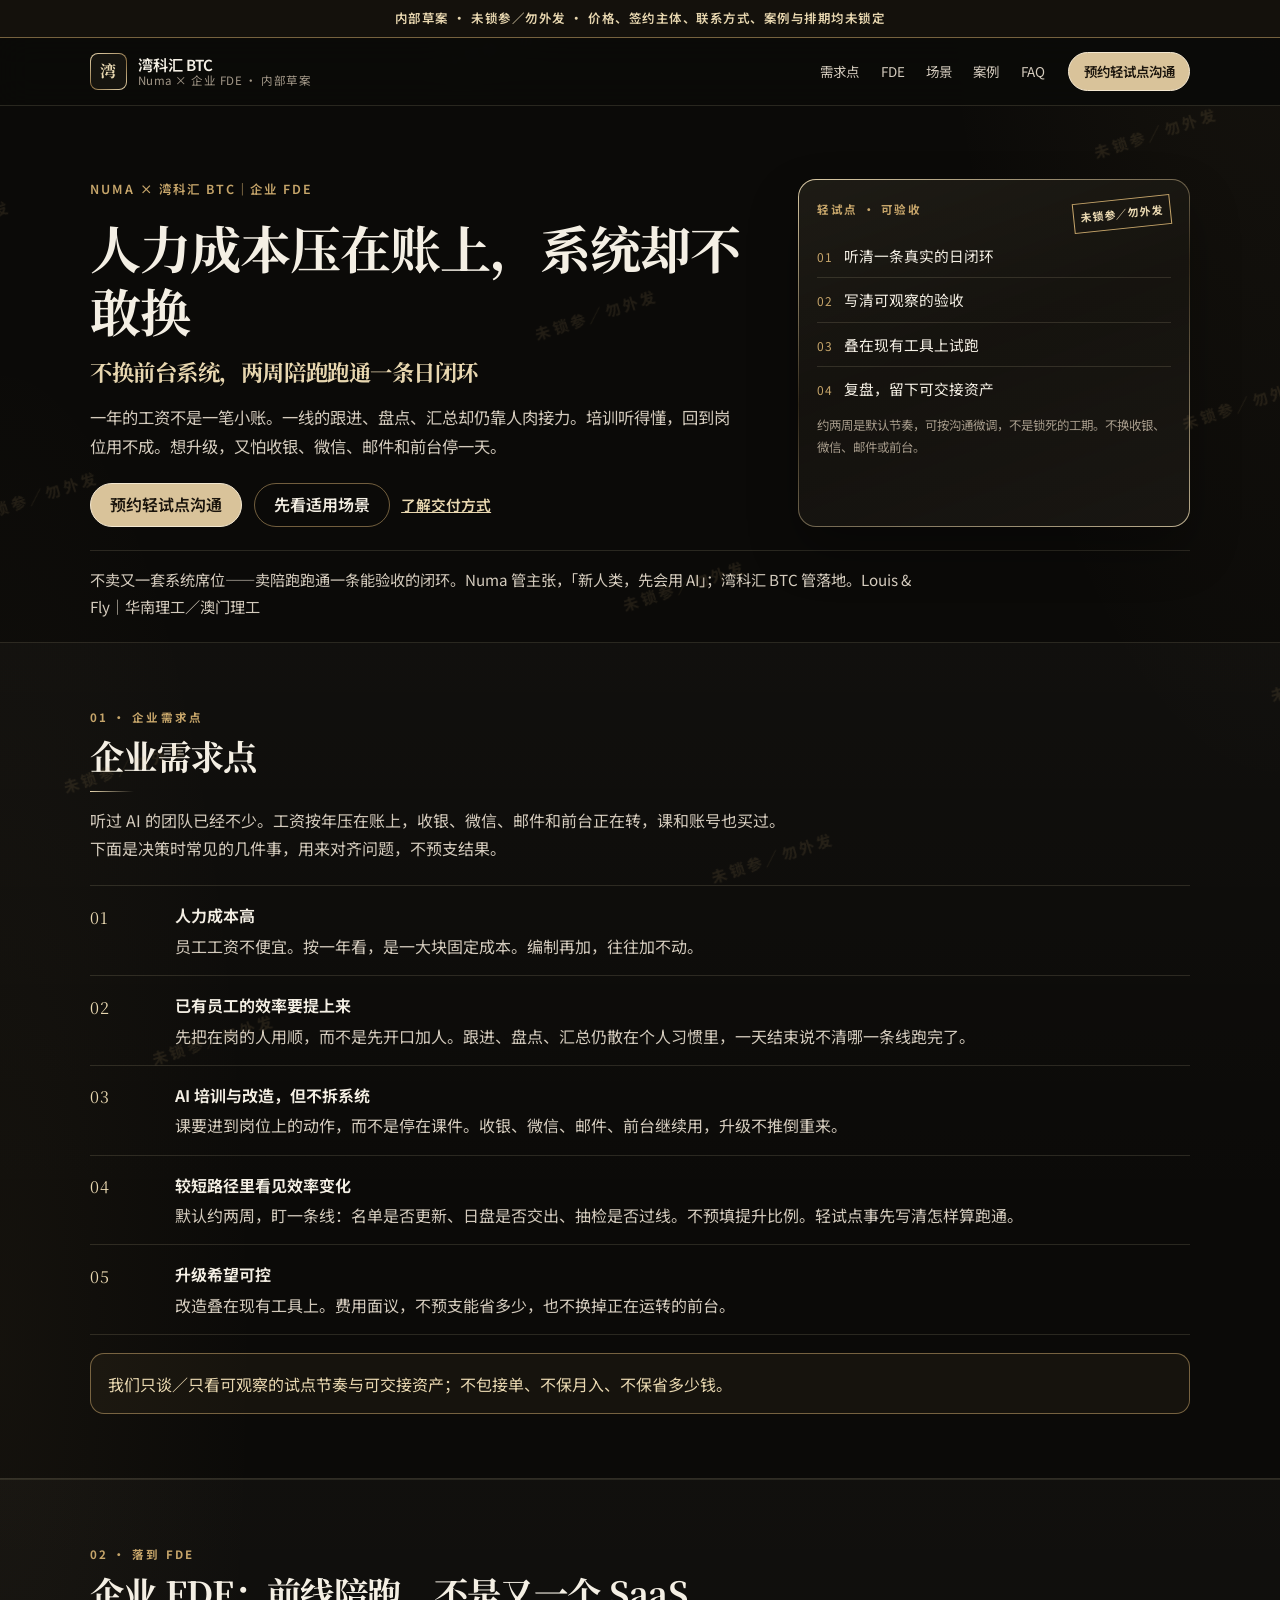
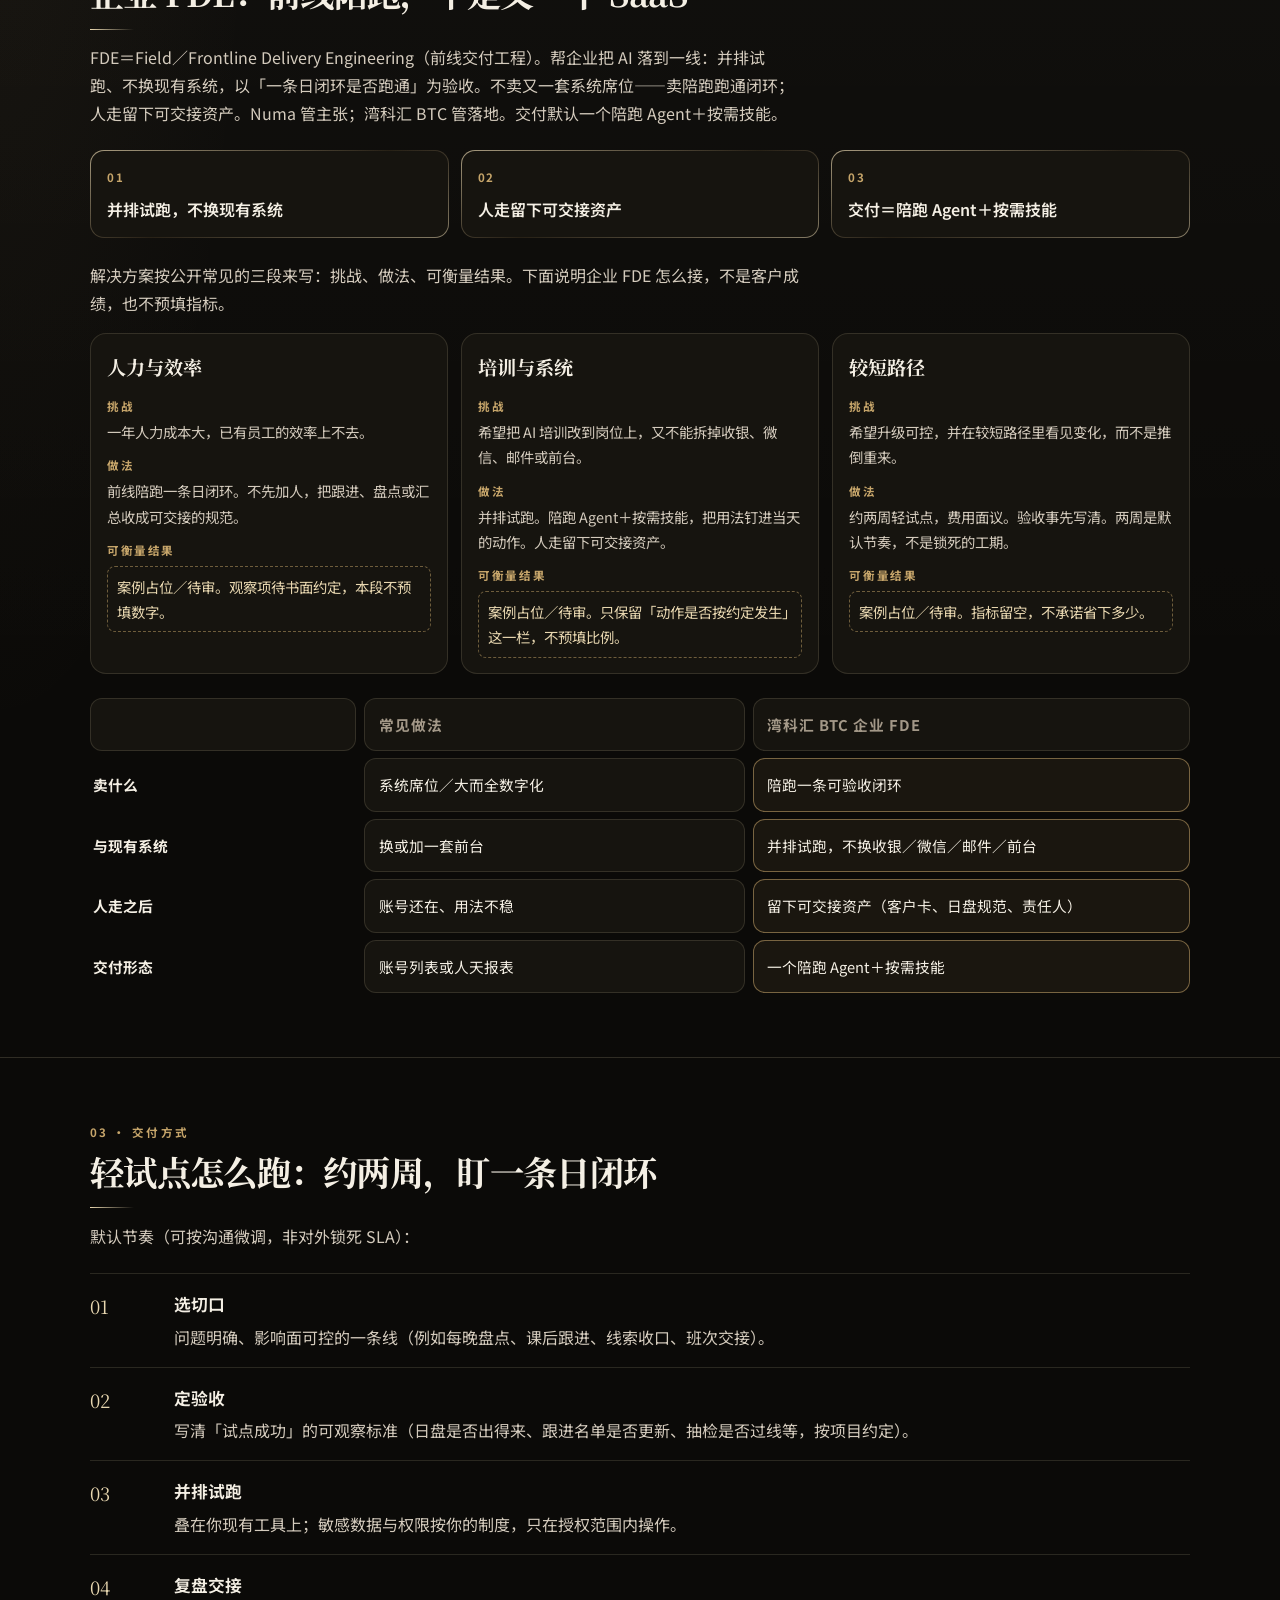
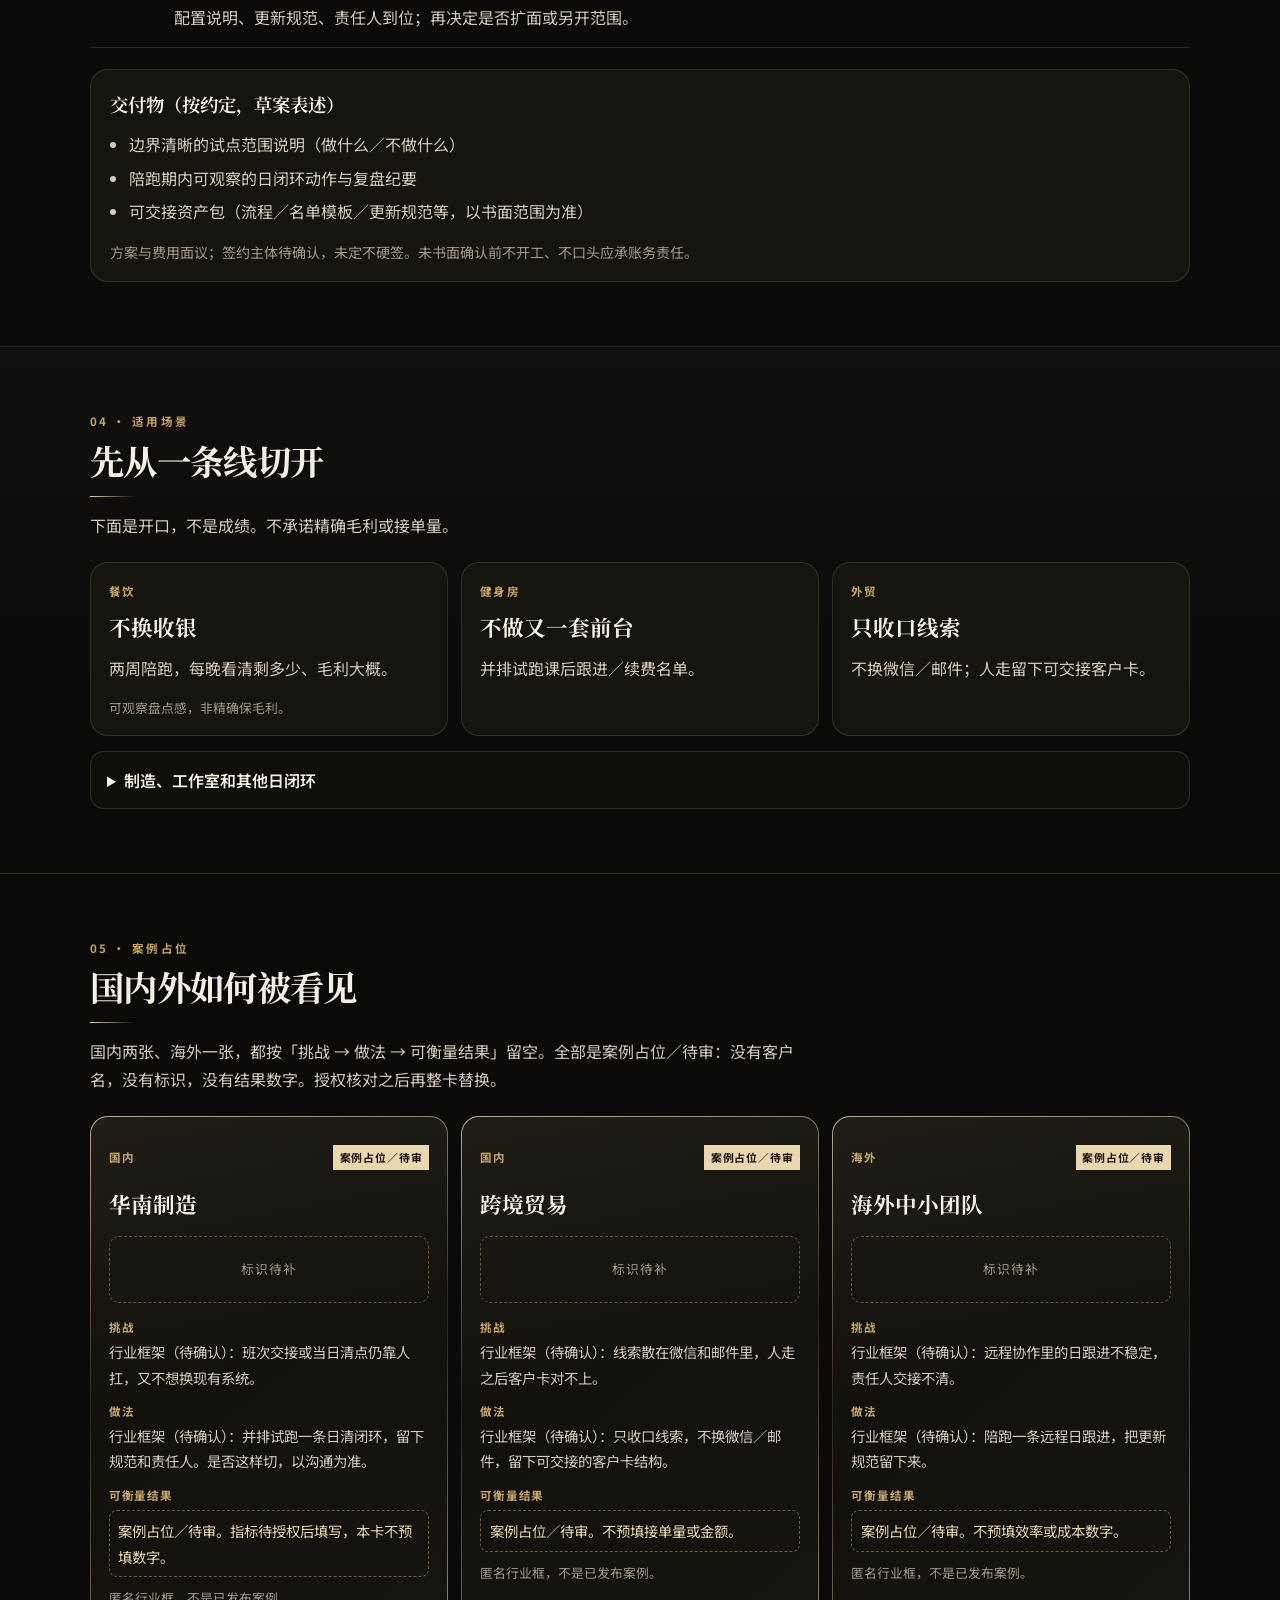
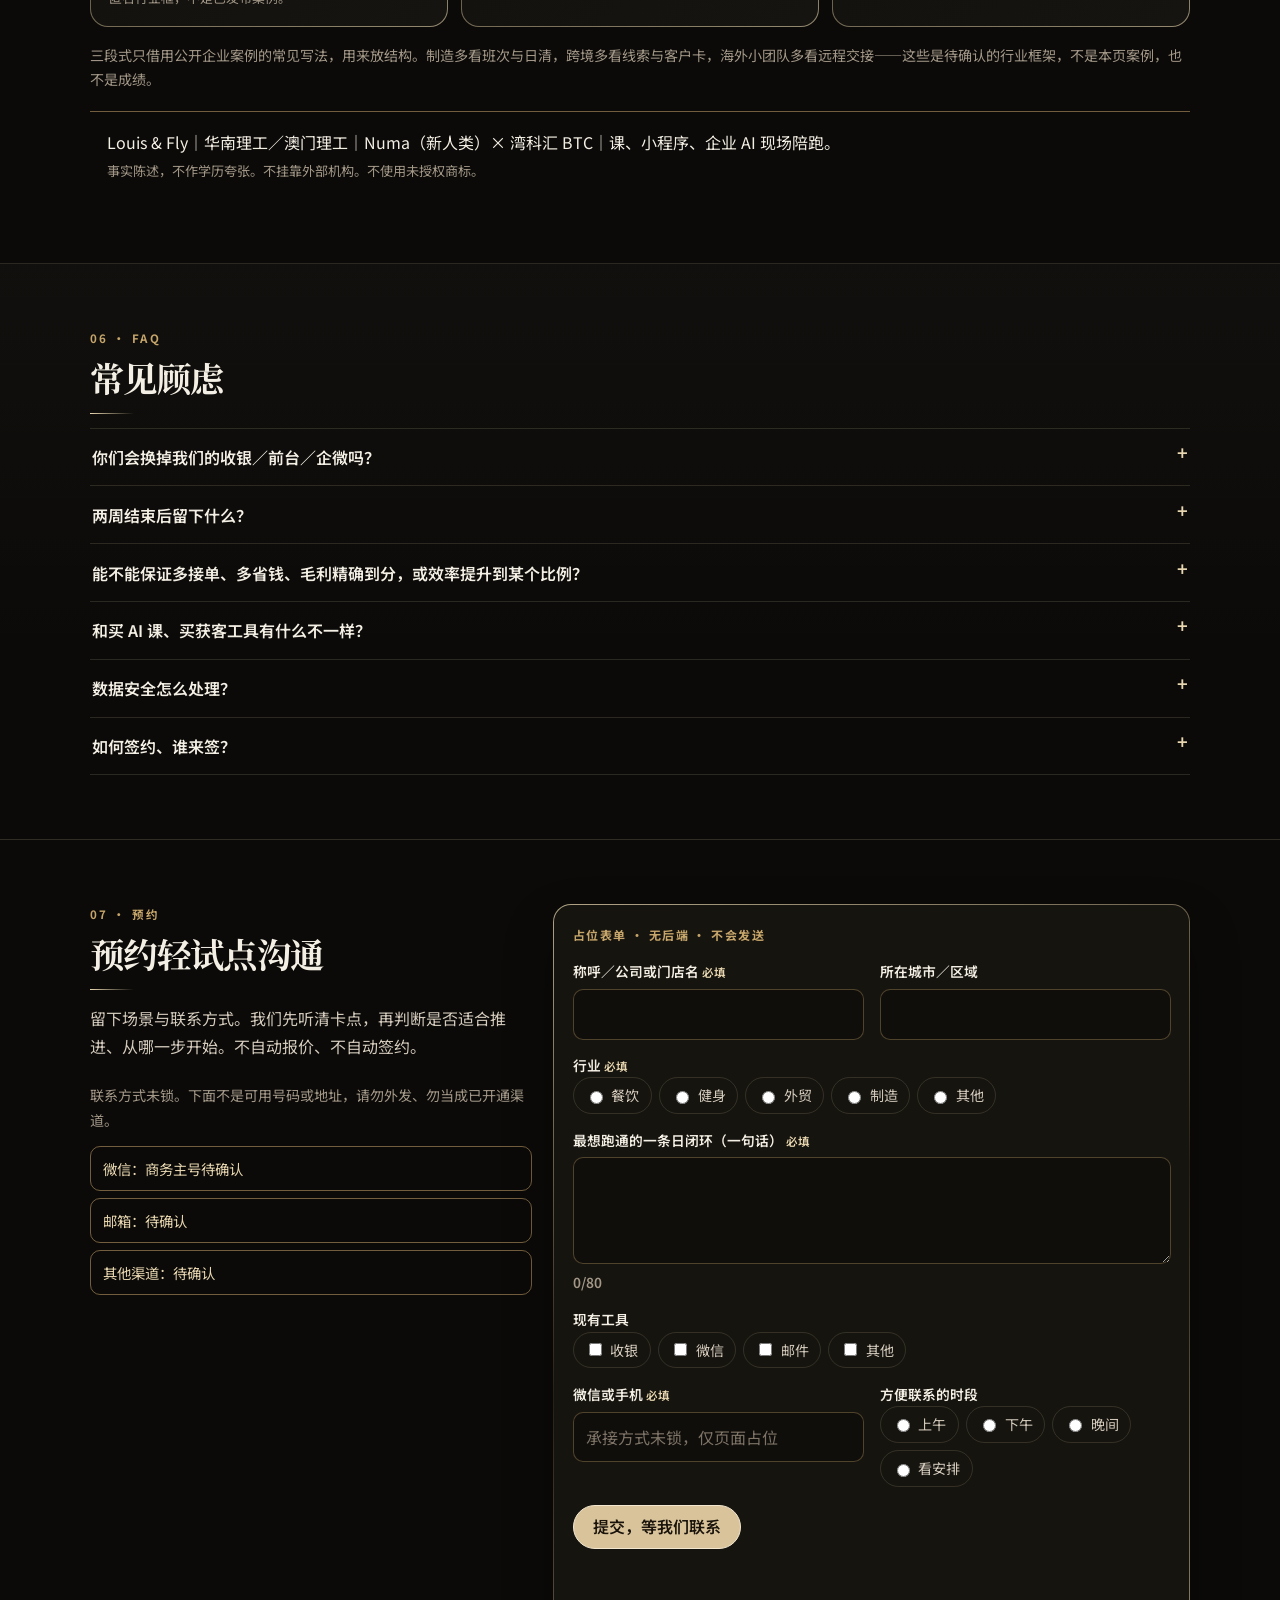
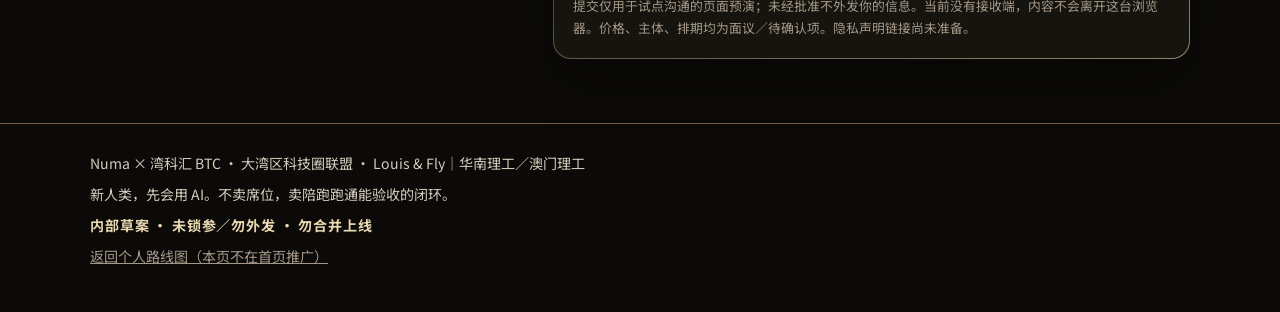
==== fde/index.html @ 54082541 "Add the internal enterprise FDE landing page. Keep it on fde/ so the personal roadmap homepage stays" ====
<!DOCTYPE html>
<html lang="zh-CN">
<head>
  <meta charset="UTF-8" />
  <meta name="viewport" content="width=device-width, initial-scale=1" />
  <!-- 内部草案：未锁参，勿外发，勿提交 Search Console。 -->
  <title>企业 FDE｜不换系统，两周陪跑跑通日闭环｜湾科汇 BTC</title>
  <meta name="description" content="Numa「新人类，先会用 AI」。湾科汇 BTC 企业 FDE：面对人力成本与不敢换系统的企业，并排试跑、不换前台，两周陪跑跑通一条可验收日闭环。预约轻试点沟通。" />
  <meta name="robots" content="noindex, nofollow" />
  <meta name="theme-color" content="#0b0a08" />
  <meta property="og:title" content="企业 FDE｜不换系统，两周陪跑跑通日闭环｜湾科汇 BTC" />
  <meta property="og:description" content="不卖席位，卖陪跑跑通能验收的闭环" />
  <meta property="og:type" content="website" />
  <meta property="og:locale" content="zh_CN" />
  <link rel="icon" href="../favicon.svg" type="image/svg+xml" />
  <link rel="preconnect" href="https://fonts.googleapis.com" />
  <link rel="preconnect" href="https://fonts.gstatic.com" crossorigin />
  <link href="https://fonts.googleapis.com/css2?family=Noto+Sans+SC:wght@400;500;600;700&family=Noto+Serif+SC:wght@600;700&display=swap" rel="stylesheet" />
  <link rel="stylesheet" href="styles.css" />
</head>
<body>
  <a class="skip-link" href="#main">跳到主要内容</a>
  <noscript>
    <p class="draft-banner">未启用 JavaScript：正文仍可阅读。表单没有后端，提交不会把信息送出。</p>
  </noscript>
  <div class="watermark" aria-hidden="true">
    <span>未锁参／勿外发</span><span>未锁参／勿外发</span><span>未锁参／勿外发</span>
    <span>未锁参／勿外发</span><span>未锁参／勿外发</span><span>未锁参／勿外发</span>
    <span>未锁参／勿外发</span><span>未锁参／勿外发</span><span>未锁参／勿外发</span>
    <span>未锁参／勿外发</span><span>未锁参／勿外发</span><span>未锁参／勿外发</span>
  </div>

  <div class="sticky-stack">
    <p class="draft-banner">内部草案 · 未锁参／勿外发 · 价格、签约主体、联系方式、案例与排期均未锁定</p>
    <header class="topbar">
      <div class="wrap topbar-inner">
        <a class="brand" href="#top">
          <span class="brand-mark" aria-hidden="true">湾</span>
          <span class="brand-text">
            <strong>湾科汇 BTC</strong>
            <em>Numa × 企业 FDE · 内部草案</em>
          </span>
        </a>
        <nav class="nav" aria-label="页内导航">
          <a href="#needs">需求点</a>
          <a href="#fde">FDE</a>
          <a href="#scenes">场景</a>
          <a href="#cases">案例</a>
          <a href="#faq">FAQ</a>
        </nav>
        <a class="btn btn-primary btn-sm" href="#contact">预约轻试点沟通</a>
      </div>
    </header>
  </div>

  <main id="main">
    <section class="hero" id="top" aria-labelledby="hero-title">
      <div class="wrap">
        <div class="hero-grid">
          <div>
            <p class="eyebrow">NUMA × 湾科汇 BTC｜企业 FDE</p>
            <h1 id="hero-title">人力成本压在账上，系统却不敢换</h1>
            <p class="offer">不换前台系统，两周陪跑跑通一条日闭环</p>
            <p class="hero-lead">一年的工资不是一笔小账。一线的跟进、盘点、汇总却仍靠人肉接力。培训听得懂，回到岗位用不成。想升级，又怕收银、微信、邮件和前台停一天。</p>
            <div class="hero-cta">
              <a class="btn btn-primary" href="#contact">预约轻试点沟通</a>
              <a class="btn btn-ghost" href="#scenes">先看适用场景</a>
              <a class="text-link" href="#delivery">了解交付方式</a>
            </div>
          </div>
          <aside class="brief" aria-label="从企业压力到日闭环">
            <div class="brief-top">
              <p class="brief-kicker">轻试点 · 可验收</p>
              <span class="stamp">未锁参／勿外发</span>
            </div>
            <ol>
              <li><span class="n">01</span><span>听清一条真实的日闭环</span></li>
              <li><span class="n">02</span><span>写清可观察的验收</span></li>
              <li><span class="n">03</span><span>叠在现有工具上试跑</span></li>
              <li><span class="n">04</span><span>复盘，留下可交接资产</span></li>
            </ol>
            <p class="brief-note">约两周是默认节奏，可按沟通微调，不是锁死的工期。不换收银、微信、邮件或前台。</p>
          </aside>
        </div>
        <div class="trust">
          <p>不卖又一套系统席位——卖陪跑跑通一条能验收的闭环。Numa 管主张，「新人类，先会用 AI」；湾科汇 BTC 管落地。Louis &amp; Fly｜华南理工／澳门理工</p>
        </div>
      </div>
    </section>

    <section class="section section-alt" id="needs" aria-labelledby="needs-title">
      <div class="wrap">
        <p class="kicker">01 · 企业需求点</p>
        <h2 id="needs-title">企业需求点</h2>
        <p class="lede">听过 AI 的团队已经不少。工资按年压在账上，收银、微信、邮件和前台正在转，课和账号也买过。下面是决策时常见的几件事，用来对齐问题，不预支结果。</p>
        <ol class="pain-list">
          <li>
            <span class="pain-no">01</span>
            <div>
              <strong>人力成本高</strong>
              <p>员工工资不便宜。按一年看，是一大块固定成本。编制再加，往往加不动。</p>
            </div>
          </li>
          <li>
            <span class="pain-no">02</span>
            <div>
              <strong>已有员工的效率要提上来</strong>
              <p>先把在岗的人用顺，而不是先开口加人。跟进、盘点、汇总仍散在个人习惯里，一天结束说不清哪一条线跑完了。</p>
            </div>
          </li>
          <li>
            <span class="pain-no">03</span>
            <div>
              <strong>AI 培训与改造，但不拆系统</strong>
              <p>课要进到岗位上的动作，而不是停在课件。收银、微信、邮件、前台继续用，升级不推倒重来。</p>
            </div>
          </li>
          <li>
            <span class="pain-no">04</span>
            <div>
              <strong>较短路径里看见效率变化</strong>
              <p>默认约两周，盯一条线：名单是否更新、日盘是否交出、抽检是否过线。不预填提升比例。轻试点事先写清怎样算跑通。</p>
            </div>
          </li>
          <li>
            <span class="pain-no">05</span>
            <div>
              <strong>升级希望可控</strong>
              <p>改造叠在现有工具上。费用面议，不预支能省多少，也不换掉正在运转的前台。</p>
            </div>
          </li>
        </ol>
        <div class="callout">
          <p>我们只谈／只看可观察的试点节奏与可交接资产；不包接单、不保月入、不保省多少钱。</p>
        </div>
      </div>
    </section>

    <section class="section section-alt" id="fde" aria-labelledby="fde-title">
      <div class="wrap">
        <p class="kicker">02 · 落到 FDE</p>
        <h2 id="fde-title">企业 FDE：前线陪跑，不是又一个 SaaS</h2>
        <p class="lede">FDE＝Field／Frontline Delivery Engineering（前线交付工程）。帮企业把 AI 落到一线：并排试跑、不换现有系统，以「一条日闭环是否跑通」为验收。不卖又一套系统席位——卖陪跑跑通闭环；人走留下可交接资产。Numa 管主张；湾科汇 BTC 管落地。交付默认一个陪跑 Agent＋按需技能。</p>
        <div class="diff-row">
          <article class="diff">
            <span class="idx">01</span>
            <p>并排试跑，不换现有系统</p>
          </article>
          <article class="diff">
            <span class="idx">02</span>
            <p>人走留下可交接资产</p>
          </article>
          <article class="diff">
            <span class="idx">03</span>
            <p>交付＝陪跑 Agent＋按需技能</p>
          </article>
        </div>

        <p class="subhead">解决方案按公开常见的三段来写：挑战、做法、可衡量结果。下面说明企业 FDE 怎么接，不是客户成绩，也不预填指标。</p>
        <div class="triad-grid">
          <article class="triad">
            <h3>人力与效率</h3>
            <dl>
              <div class="beat">
                <dt>挑战</dt>
                <dd>一年人力成本大，已有员工的效率上不去。</dd>
              </div>
              <div class="beat">
                <dt>做法</dt>
                <dd>前线陪跑一条日闭环。不先加人，把跟进、盘点或汇总收成可交接的规范。</dd>
              </div>
              <div class="beat">
                <dt>可衡量结果</dt>
                <dd class="outcome-slot">案例占位／待审。观察项待书面约定，本段不预填数字。</dd>
              </div>
            </dl>
          </article>
          <article class="triad">
            <h3>培训与系统</h3>
            <dl>
              <div class="beat">
                <dt>挑战</dt>
                <dd>希望把 AI 培训改到岗位上，又不能拆掉收银、微信、邮件或前台。</dd>
              </div>
              <div class="beat">
                <dt>做法</dt>
                <dd>并排试跑。陪跑 Agent＋按需技能，把用法钉进当天的动作。人走留下可交接资产。</dd>
              </div>
              <div class="beat">
                <dt>可衡量结果</dt>
                <dd class="outcome-slot">案例占位／待审。只保留「动作是否按约定发生」这一栏，不预填比例。</dd>
              </div>
            </dl>
          </article>
          <article class="triad">
            <h3>较短路径</h3>
            <dl>
              <div class="beat">
                <dt>挑战</dt>
                <dd>希望升级可控，并在较短路径里看见变化，而不是推倒重来。</dd>
              </div>
              <div class="beat">
                <dt>做法</dt>
                <dd>约两周轻试点，费用面议。验收事先写清。两周是默认节奏，不是锁死的工期。</dd>
              </div>
              <div class="beat">
                <dt>可衡量结果</dt>
                <dd class="outcome-slot">案例占位／待审。指标留空，不承诺省下多少。</dd>
              </div>
            </dl>
          </article>
        </div>

        <div class="compare" role="table" aria-label="常见做法与企业 FDE 对照">
          <div class="compare-row compare-head" role="row">
            <div role="columnheader"></div>
            <div role="columnheader">常见做法</div>
            <div role="columnheader">湾科汇 BTC 企业 FDE</div>
          </div>
          <div class="compare-row" role="row">
            <div class="label" role="rowheader">卖什么</div>
            <div role="cell" data-col="常见做法">系统席位／大而全数字化</div>
            <div class="is-us" role="cell" data-col="湾科汇 BTC 企业 FDE">陪跑一条可验收闭环</div>
          </div>
          <div class="compare-row" role="row">
            <div class="label" role="rowheader">与现有系统</div>
            <div role="cell" data-col="常见做法">换或加一套前台</div>
            <div class="is-us" role="cell" data-col="湾科汇 BTC 企业 FDE">并排试跑，不换收银／微信／邮件／前台</div>
          </div>
          <div class="compare-row" role="row">
            <div class="label" role="rowheader">人走之后</div>
            <div role="cell" data-col="常见做法">账号还在、用法不稳</div>
            <div class="is-us" role="cell" data-col="湾科汇 BTC 企业 FDE">留下可交接资产（客户卡、日盘规范、责任人）</div>
          </div>
          <div class="compare-row" role="row">
            <div class="label" role="rowheader">交付形态</div>
            <div role="cell" data-col="常见做法">账号列表或人天报表</div>
            <div class="is-us" role="cell" data-col="湾科汇 BTC 企业 FDE">一个陪跑 Agent＋按需技能</div>
          </div>
        </div>
      </div>
    </section>

    <section class="section" id="delivery" aria-labelledby="delivery-title">
      <div class="wrap">
        <p class="kicker">03 · 交付方式</p>
        <h2 id="delivery-title">轻试点怎么跑：约两周，盯一条日闭环</h2>
        <p class="lede">默认节奏（可按沟通微调，非对外锁死 SLA）：</p>
        <ol class="steps">
          <li>
            <span class="step-no">01</span>
            <div>
              <h3>选切口</h3>
              <p>问题明确、影响面可控的一条线（例如每晚盘点、课后跟进、线索收口、班次交接）。</p>
            </div>
          </li>
          <li>
            <span class="step-no">02</span>
            <div>
              <h3>定验收</h3>
              <p>写清「试点成功」的可观察标准（日盘是否出得来、跟进名单是否更新、抽检是否过线等，按项目约定）。</p>
            </div>
          </li>
          <li>
            <span class="step-no">03</span>
            <div>
              <h3>并排试跑</h3>
              <p>叠在你现有工具上；敏感数据与权限按你的制度，只在授权范围内操作。</p>
            </div>
          </li>
          <li>
            <span class="step-no">04</span>
            <div>
              <h3>复盘交接</h3>
              <p>配置说明、更新规范、责任人到位；再决定是否扩面或另开范围。</p>
            </div>
          </li>
        </ol>
        <div class="deliver">
          <h3>交付物（按约定，草案表述）</h3>
          <ul>
            <li>边界清晰的试点范围说明（做什么／不做什么）</li>
            <li>陪跑期内可观察的日闭环动作与复盘纪要</li>
            <li>可交接资产包（流程／名单模板／更新规范等，以书面范围为准）</li>
          </ul>
          <p class="fine">方案与费用面议；签约主体待确认，未定不硬签。未书面确认前不开工、不口头应承账务责任。</p>
        </div>
      </div>
    </section>

    <section class="section section-alt" id="scenes" aria-labelledby="scenes-title">
      <div class="wrap">
        <p class="kicker">04 · 适用场景</p>
        <h2 id="scenes-title">先从一条线切开</h2>
        <p class="lede">下面是开口，不是成绩。不承诺精确毛利或接单量。</p>
        <div class="scene-grid">
          <article class="scene">
            <span class="tag">餐饮</span>
            <h3>不换收银</h3>
            <p>两周陪跑，每晚看清剩多少、毛利大概。</p>
            <p class="micro">可观察盘点感，非精确保毛利。</p>
          </article>
          <article class="scene">
            <span class="tag">健身房</span>
            <h3>不做又一套前台</h3>
            <p>并排试跑课后跟进／续费名单。</p>
          </article>
          <article class="scene">
            <span class="tag">外贸</span>
            <h3>只收口线索</h3>
            <p>不换微信／邮件；人走留下可交接客户卡。</p>
          </article>
        </div>
        <details class="more">
          <summary>制造、工作室和其他日闭环</summary>
          <p>华南制造的班次交接、精品馆、工作室、中小团队前台，以及海外小团队的远程跟进——凡「有现成工具、缺人陪跑跑通」的日闭环，都可评估是否适合轻试点。是否适合、从哪一刀切入，以沟通为准。课与获客可在同一次沟通里评估，互不替代、不强行捆绑。</p>
        </details>
      </div>
    </section>

    <section class="section" id="cases" aria-labelledby="cases-title">
      <div class="wrap">
        <p class="kicker">05 · 案例占位</p>
        <h2 id="cases-title">国内外如何被看见</h2>
        <p class="lede">国内两张、海外一张，都按「挑战 → 做法 → 可衡量结果」留空。全部是案例占位／待审：没有客户名，没有标识，没有结果数字。授权核对之后再整卡替换。</p>
        <div class="case-grid">
          <article class="case" aria-label="国内案例占位：华南制造，待审">
            <div class="case-top">
              <p class="case-kicker">国内</p>
              <span class="seal">案例占位／待审</span>
            </div>
            <h3>华南制造</h3>
            <div class="logo-slot">标识待补</div>
            <dl>
              <div class="beat">
                <dt>挑战</dt>
                <dd>行业框架（待确认）：班次交接或当日清点仍靠人扛，又不想换现有系统。</dd>
              </div>
              <div class="beat">
                <dt>做法</dt>
                <dd>行业框架（待确认）：并排试跑一条日清闭环，留下规范和责任人。是否这样切，以沟通为准。</dd>
              </div>
              <div class="beat">
                <dt>可衡量结果</dt>
                <dd class="outcome-slot">案例占位／待审。指标待授权后填写，本卡不预填数字。</dd>
              </div>
            </dl>
            <p class="case-note">匿名行业框，不是已发布案例。</p>
          </article>
          <article class="case" aria-label="国内案例占位：跨境贸易，待审">
            <div class="case-top">
              <p class="case-kicker">国内</p>
              <span class="seal">案例占位／待审</span>
            </div>
            <h3>跨境贸易</h3>
            <div class="logo-slot">标识待补</div>
            <dl>
              <div class="beat">
                <dt>挑战</dt>
                <dd>行业框架（待确认）：线索散在微信和邮件里，人走之后客户卡对不上。</dd>
              </div>
              <div class="beat">
                <dt>做法</dt>
                <dd>行业框架（待确认）：只收口线索，不换微信／邮件，留下可交接的客户卡结构。</dd>
              </div>
              <div class="beat">
                <dt>可衡量结果</dt>
                <dd class="outcome-slot">案例占位／待审。不预填接单量或金额。</dd>
              </div>
            </dl>
            <p class="case-note">匿名行业框，不是已发布案例。</p>
          </article>
          <article class="case" aria-label="海外案例占位：中小团队，待审">
            <div class="case-top">
              <p class="case-kicker">海外</p>
              <span class="seal">案例占位／待审</span>
            </div>
            <h3>海外中小团队</h3>
            <div class="logo-slot">标识待补</div>
            <dl>
              <div class="beat">
                <dt>挑战</dt>
                <dd>行业框架（待确认）：远程协作里的日跟进不稳定，责任人交接不清。</dd>
              </div>
              <div class="beat">
                <dt>做法</dt>
                <dd>行业框架（待确认）：陪跑一条远程日跟进，把更新规范留下来。</dd>
              </div>
              <div class="beat">
                <dt>可衡量结果</dt>
                <dd class="outcome-slot">案例占位／待审。不预填效率或成本数字。</dd>
              </div>
            </dl>
            <p class="case-note">匿名行业框，不是已发布案例。</p>
          </article>
        </div>
        <p class="pattern-note">三段式只借用公开企业案例的常见写法，用来放结构。制造多看班次与日清，跨境多看线索与客户卡，海外小团队多看远程交接——这些是待确认的行业框架，不是本页案例，也不是成绩。</p>
        <div class="team-bar">
          <p>Louis &amp; Fly｜华南理工／澳门理工｜Numa（新人类）× 湾科汇 BTC｜课、小程序、企业 AI 现场陪跑。</p>
          <span>事实陈述，不作学历夸张。不挂靠外部机构。不使用未授权商标。</span>
        </div>
      </div>
    </section>

    <section class="section section-alt" id="faq" aria-labelledby="faq-title">
      <div class="wrap">
        <p class="kicker">06 · FAQ</p>
        <h2 id="faq-title">常见顾虑</h2>
        <div class="faq">
          <details>
            <summary>你们会换掉我们的收银／前台／企微吗？</summary>
            <p>不会。默认并排试跑，叠在现有系统上；不把自己写成又一个收银或 SaaS 商。</p>
          </details>
          <details>
            <summary>两周结束后留下什么？</summary>
            <p>约定范围内的可交接资产（规范、名单／客户卡结构、更新责任人等）。人走不应带走你的业务记忆。</p>
          </details>
          <details>
            <summary>能不能保证多接单、多省钱、毛利精确到分，或效率提升到某个比例？</summary>
            <p>不能。我们做轻试点、可观察指标；不包接单、不保月入、不保省钱，也不预填效率百分比。企业需求点用来对齐问题，不用来预支结果。</p>
          </details>
          <details>
            <summary>和买 AI 课、买获客工具有什么不一样？</summary>
            <p>Numa 管主张「新人类，先会用 AI」；湾科汇 BTC 管落地。企业 FDE 卖的是陪跑跑通闭环，不是又一套席位订阅叙事。课与获客可同沟通评估，互不替代、不强行捆绑。</p>
          </details>
          <details>
            <summary>数据安全怎么处理？</summary>
            <p>按客户制度与书面授权范围操作；敏感权限由客户方掌控。具体条款在方案阶段写清。</p>
          </details>
          <details>
            <summary>如何签约、谁来签？</summary>
            <p>试单签约主体待确认；主体未定不硬签。企业具体方案与报价以沟通书面确认为准。</p>
          </details>
        </div>
      </div>
    </section>

    <section class="section" id="contact" aria-labelledby="contact-title">
      <div class="wrap contact-layout">
        <div class="contact-copy">
          <p class="kicker">07 · 预约</p>
          <h2 id="contact-title">预约轻试点沟通</h2>
          <p class="lede">留下场景与联系方式。我们先听清卡点，再判断是否适合推进、从哪一步开始。不自动报价、不自动签约。</p>
          <p class="fine">联系方式未锁。下面不是可用号码或地址，请勿外发、勿当成已开通渠道。</p>
          <ul class="placeholder-list">
            <li>微信：商务主号待确认</li>
            <li>邮箱：待确认</li>
            <li>其他渠道：待确认</li>
          </ul>
        </div>

        <form class="form-card" id="pilot-form" action="" method="post" novalidate onsubmit="return false;">
          <p class="form-flag">占位表单 · 无后端 · 不会发送</p>
          <div class="form-grid">
            <label class="field" for="org-name">
              <span>称呼／公司或门店名 <i class="req">必填</i></span>
              <input id="org-name" name="org_name" type="text" maxlength="40" autocomplete="off" aria-describedby="org-name-error" />
              <span class="error" id="org-name-error" hidden></span>
            </label>

            <label class="field" for="city">
              <span>所在城市／区域</span>
              <input id="city" name="city" type="text" maxlength="40" autocomplete="off" />
            </label>

            <fieldset class="choices span-2" id="industry-group" aria-describedby="industry-error">
              <legend>行业 <i class="req">必填</i></legend>
              <div class="choice-row">
                <label><input type="radio" name="industry" value="餐饮" /> 餐饮</label>
                <label><input type="radio" name="industry" value="健身" /> 健身</label>
                <label><input type="radio" name="industry" value="外贸" /> 外贸</label>
                <label><input type="radio" name="industry" value="制造" /> 制造</label>
                <label><input type="radio" name="industry" value="其他" /> 其他</label>
              </div>
              <span class="error" id="industry-error" hidden></span>
            </fieldset>

            <label class="field span-2" id="industry-other-wrap" for="industry-other" hidden>
              <span>其他行业（选填）</span>
              <input id="industry-other" name="industry_other" type="text" maxlength="40" autocomplete="off" />
            </label>

            <label class="field span-2" for="loop">
              <span>最想跑通的一条日闭环（一句话） <i class="req">必填</i></span>
              <textarea id="loop" name="loop" maxlength="80" rows="3" aria-describedby="loop-hint loop-error"></textarea>
              <span class="hint" id="loop-hint"><span id="loop-count">0</span>/80</span>
              <span class="error" id="loop-error" hidden></span>
            </label>

            <fieldset class="choices span-2">
              <legend>现有工具</legend>
              <div class="check-row">
                <label><input type="checkbox" name="tools" value="收银" /> 收银</label>
                <label><input type="checkbox" name="tools" value="微信" /> 微信</label>
                <label><input type="checkbox" name="tools" value="邮件" /> 邮件</label>
                <label><input type="checkbox" name="tools" value="其他" /> 其他</label>
              </div>
            </fieldset>

            <label class="field" for="contact-channel">
              <span>微信或手机 <i class="req">必填</i></span>
              <input id="contact-channel" name="contact" type="text" maxlength="40" autocomplete="off" placeholder="承接方式未锁，仅页面占位" aria-describedby="contact-channel-error" />
              <span class="error" id="contact-channel-error" hidden></span>
            </label>

            <fieldset class="choices">
              <legend>方便联系的时段</legend>
              <div class="choice-row">
                <label><input type="radio" name="slot" value="工作日上午" /> 上午</label>
                <label><input type="radio" name="slot" value="工作日下午" /> 下午</label>
                <label><input type="radio" name="slot" value="晚间" /> 晚间</label>
                <label><input type="radio" name="slot" value="看沟通安排" /> 看安排</label>
              </div>
            </fieldset>

            <div class="form-actions span-2">
              <button class="btn btn-primary" id="submit-btn" type="submit">提交，等我们联系</button>
            </div>
          </div>
          <p class="form-status" id="form-status" role="status" aria-live="polite"></p>
          <p class="form-note">提交仅用于试点沟通的页面预演；未经批准不外发你的信息。当前没有接收端，内容不会离开这台浏览器。价格、主体、排期均为面议／待确认项。隐私声明链接尚未准备。</p>
        </form>
      </div>
    </section>
  </main>

  <footer class="site-footer">
    <div class="wrap">
      <p>Numa × 湾科汇 BTC · 大湾区科技圈联盟 · Louis &amp; Fly｜华南理工／澳门理工</p>
      <p>新人类，先会用 AI。不卖席位，卖陪跑跑通能验收的闭环。</p>
      <p class="draft-foot">内部草案 · 未锁参／勿外发 · 勿合并上线</p>
      <p><a href="../">返回个人路线图（本页不在首页推广）</a></p>
    </div>
  </footer>

  <script src="script.js"></script>
</body>
</html>
---- fde/styles.css ----
/* 企业 FDE — 深色简报，金边只作点缀。内部草案。 */
:root {
  --bg: #0b0a08;
  --bg-2: #12110e;
  --panel: #16140f;
  --panel-2: #1d1a15;
  --ivory: #f4efe4;
  --ivory-dim: #d4cbbd;
  --muted: #a39888;
  --gold: #c6a56a;
  --gold-2: #e8d7b0;
  --gold-deep: #8d7043;
  --line: rgba(232, 215, 176, 0.14);
  --line-gold: rgba(198, 165, 106, 0.55);
  --danger: #f0c2bc;
  --shadow: 0 24px 50px rgba(0, 0, 0, 0.28);
  --radius: 18px;
  --font: "Noto Sans SC", "PingFang SC", "Microsoft YaHei", sans-serif;
  --display: "Noto Serif SC", "Songti SC", "Noto Sans SC", serif;
  --max: 1100px;
  --header-offset: 7.6rem;
}

*, *::before, *::after { box-sizing: border-box; }
[hidden] { display: none !important; }

html { scroll-behavior: smooth; scroll-padding-top: var(--header-offset); }

@media (prefers-reduced-motion: reduce) {
  html { scroll-behavior: auto; }
  *, *::before, *::after {
    animation: none !important;
    transition: none !important;
  }
}

body {
  margin: 0;
  min-height: 100vh;
  font-family: var(--font);
  color: var(--ivory);
  background:
    radial-gradient(ellipse 55% 40% at 100% -10%, rgba(198, 165, 106, 0.09), transparent 55%),
    radial-gradient(ellipse 40% 30% at 0% 20%, rgba(198, 165, 106, 0.05), transparent 50%),
    var(--bg);
  line-height: 1.75;
  font-size: 1rem;
  -webkit-font-smoothing: antialiased;
}

::selection { background: rgba(198, 165, 106, 0.35); color: var(--ivory); }

.skip-link {
  position: absolute;
  left: -999px;
  top: 0;
  z-index: 80;
  background: var(--gold-2);
  color: #1a140c;
  padding: 0.55rem 0.9rem;
  font-weight: 600;
}
.skip-link:focus { left: 0.75rem; top: 0.75rem; }

:focus-visible {
  outline: 2px solid var(--gold-2);
  outline-offset: 3px;
}

.watermark {
  position: fixed;
  inset: -18%;
  z-index: 25;
  pointer-events: none;
  display: grid;
  grid-template-columns: repeat(3, 1fr);
  gap: 5.5rem 1.5rem;
  align-content: space-evenly;
  justify-items: center;
  transform: rotate(-18deg);
  opacity: 0.12;
  user-select: none;
}
.watermark span {
  font-weight: 700;
  font-size: 0.95rem;
  letter-spacing: 0.22em;
  color: var(--gold);
  white-space: nowrap;
}

.wrap {
  width: min(100% - 2rem, var(--max));
  margin-inline: auto;
}

section[id] { scroll-margin-top: var(--header-offset); }

.sticky-stack {
  position: sticky;
  top: 0;
  z-index: 40;
}

.draft-banner {
  margin: 0;
  background: #14110c;
  color: var(--gold-2);
  border-bottom: 1px solid var(--line-gold);
  text-align: center;
  font-size: 0.78rem;
  font-weight: 600;
  letter-spacing: 0.12em;
  padding: 0.48rem 1rem;
}

.topbar {
  background: rgba(11, 10, 8, 0.9);
  backdrop-filter: blur(16px);
  border-bottom: 1px solid var(--line);
}

.topbar-inner {
  display: flex;
  align-items: center;
  gap: 0.85rem;
  min-height: 4.15rem;
}

.brand {
  display: flex;
  align-items: center;
  gap: 0.7rem;
  color: inherit;
  text-decoration: none;
  flex-shrink: 0;
}

.brand-mark {
  width: 2.3rem;
  height: 2.3rem;
  display: grid;
  place-items: center;
  border-radius: 8px;
  color: var(--gold-2);
  font-family: var(--display);
  font-weight: 700;
  background:
    linear-gradient(var(--panel), var(--panel)) padding-box,
    linear-gradient(145deg, var(--gold-2), var(--gold-deep) 55%, var(--gold-2)) border-box;
  border: 1px solid transparent;
}

.brand-text { display: flex; flex-direction: column; line-height: 1.2; }
.brand-text strong { font-size: 0.95rem; font-weight: 600; }
.brand-text em { font-style: normal; font-size: 0.72rem; color: var(--muted); letter-spacing: 0.04em; }

.nav {
  display: flex;
  gap: 0.1rem;
  margin-left: auto;
  overflow-x: auto;
  scrollbar-width: none;
}
.nav::-webkit-scrollbar { display: none; }
.nav a {
  color: var(--ivory-dim);
  text-decoration: none;
  font-size: 0.84rem;
  padding: 0.35rem 0.62rem;
  border-radius: 999px;
  white-space: nowrap;
}
.nav a:hover { color: var(--gold-2); }

.btn {
  display: inline-flex;
  align-items: center;
  justify-content: center;
  min-height: 2.8rem;
  padding: 0.65rem 1.2rem;
  border-radius: 999px;
  font: inherit;
  font-weight: 600;
  text-decoration: none;
  cursor: pointer;
  line-height: 1.2;
}
.btn-primary {
  color: #1a140c;
  background: #d9c39a;
  border: 1px solid #f3e7d0;
}
.btn-primary:hover { background: #e7d6b4; }
.btn-ghost {
  color: var(--ivory);
  background: transparent;
  border: 1px solid var(--line-gold);
}
.btn-ghost:hover { background: rgba(198, 165, 106, 0.08); }
.btn-sm { min-height: 2.4rem; padding: 0.42rem 0.9rem; font-size: 0.84rem; flex-shrink: 0; }

.hero { padding: clamp(2.4rem, 6vw, 4.6rem) 0 1.2rem; }
.hero-grid {
  display: grid;
  grid-template-columns: 1.35fr 0.78fr;
  gap: 1.8rem;
  align-items: stretch;
}

.eyebrow {
  margin: 0 0 0.95rem;
  font-size: 0.78rem;
  font-weight: 600;
  letter-spacing: 0.16em;
  color: var(--gold);
}

h1, h2, .offer {
  font-family: var(--display);
  font-weight: 700;
  letter-spacing: -0.02em;
}

.hero h1 {
  margin: 0 0 0.85rem;
  font-size: clamp(2.05rem, 4.5vw, 3.2rem);
  line-height: 1.22;
  font-weight: 700;
}

.offer {
  margin: 0 0 1rem;
  color: var(--gold-2);
  font-size: clamp(1.15rem, 2vw, 1.4rem);
  line-height: 1.45;
}

.hero-lead {
  margin: 0 0 1.4rem;
  max-width: 40rem;
  color: var(--ivory-dim);
  font-size: 1.02rem;
}

.hero-cta { display: flex; flex-wrap: wrap; gap: 0.7rem; align-items: center; }
.text-link { color: var(--gold-2); font-weight: 600; font-size: 0.92rem; }
.text-link:hover { color: #fff; }

.brief {
  background:
    linear-gradient(180deg, rgba(22, 20, 15, 0.96), rgba(18, 16, 13, 0.96)) padding-box,
    linear-gradient(160deg, rgba(232, 215, 176, 0.95), rgba(141, 112, 67, 0.28) 46%, rgba(232, 215, 176, 0.8)) border-box;
  border: 1px solid transparent;
  border-radius: var(--radius);
  box-shadow: var(--shadow);
  padding: 1.2rem 1.15rem 1rem;
  display: flex;
  flex-direction: column;
  gap: 0.85rem;
}
.brief-top { display: flex; justify-content: space-between; gap: 0.75rem; align-items: flex-start; }
.brief-kicker {
  margin: 0;
  font-size: 0.72rem;
  font-weight: 700;
  letter-spacing: 0.14em;
  color: var(--gold);
}
.stamp {
  flex-shrink: 0;
  border: 1px solid var(--gold);
  color: var(--gold-2);
  font-weight: 700;
  font-size: 0.68rem;
  letter-spacing: 0.08em;
  padding: 0.28rem 0.4rem;
  transform: rotate(-6deg);
}
.brief ol { list-style: none; margin: 0; padding: 0; display: grid; gap: 0.55rem; }
.brief li {
  display: grid;
  grid-template-columns: auto 1fr;
  gap: 0.7rem;
  align-items: baseline;
  padding-bottom: 0.55rem;
  border-bottom: 1px solid var(--line);
  font-size: 0.92rem;
}
.brief li:last-child { border-bottom: 0; padding-bottom: 0; }
.brief .n {
  font-variant-numeric: tabular-nums;
  color: var(--gold);
  font-size: 0.75rem;
  letter-spacing: 0.08em;
}
.brief-note { margin: 0; font-size: 0.78rem; color: var(--muted); }

.trust {
  margin-top: 1.4rem;
  padding: 0.95rem 0 0.2rem;
  border-top: 1px solid var(--line);
  color: var(--ivory-dim);
  font-size: 0.95rem;
}
.trust p { margin: 0; max-width: 52rem; }

.section { padding: clamp(2.6rem, 5vw, 4.4rem) 0; }
.section-alt {
  background: linear-gradient(180deg, rgba(255, 248, 235, 0.025), transparent 70%);
  border-block: 1px solid var(--line);
}
.kicker {
  margin: 0 0 0.4rem;
  font-size: 0.72rem;
  font-weight: 700;
  letter-spacing: 0.18em;
  color: var(--gold);
}
.section h2 {
  margin: 0 0 0.85rem;
  font-size: clamp(1.6rem, 3vw, 2.15rem);
  line-height: 1.3;
  font-weight: 700;
}
.section h2::after {
  content: "";
  display: block;
  width: 2.75rem;
  height: 1px;
  margin-top: 0.85rem;
  background: linear-gradient(90deg, var(--gold-2), transparent);
}
.lede { margin: 0 0 1.45rem; max-width: 44rem; color: var(--ivory-dim); }

.fact-grid, .quad, .tri {
  display: grid;
  gap: 0.85rem;
}
.fact-grid { grid-template-columns: repeat(3, 1fr); }
.quad { grid-template-columns: 1fr 1fr; }
.tri { grid-template-columns: repeat(3, 1fr); }

.fact, .quad article, .pay {
  background: rgba(22, 20, 15, 0.72);
  border: 1px solid var(--line);
  border-radius: 16px;
  padding: 1.05rem 1.05rem 0.95rem;
}
.fact h3, .quad h3, .pay h3 {
  margin: 0 0 0.4rem;
  font-family: var(--font);
  font-size: 1.02rem;
  font-weight: 700;
}
.fact p, .quad p, .pay p { margin: 0; color: var(--ivory-dim); font-size: 0.94rem; }
.idx {
  display: block;
  margin-bottom: 0.45rem;
  color: var(--gold);
  font-size: 0.72rem;
  font-weight: 700;
  letter-spacing: 0.14em;
}

.pain-list { list-style: none; margin: 0; padding: 0; }
.pain-list li {
  display: grid;
  grid-template-columns: 4.5rem 1fr;
  gap: 0.8rem;
  padding: 0.95rem 0;
  border-top: 1px solid var(--line);
}
.pain-list li:last-child { border-bottom: 1px solid var(--line); }
.pain-list strong { display: block; font-weight: 650; margin-bottom: 0.15rem; }
.pain-list p { margin: 0; color: var(--ivory-dim); }
.pain-no {
  font-family: var(--display);
  color: var(--gold-2);
  letter-spacing: 0.08em;
  padding-top: 0.15rem;
}

.callout {
  margin-top: 1.15rem;
  padding: 0.95rem 1.05rem;
  border-radius: 14px;
  border: 1px solid var(--line-gold);
  color: var(--gold-2);
  background: rgba(198, 165, 106, 0.06);
}
.callout p { margin: 0; }

.pay { position: relative; }
.pay .idx { font-family: var(--display); font-size: 0.95rem; letter-spacing: 0.04em; }

.diff-row {
  display: grid;
  grid-template-columns: repeat(3, 1fr);
  gap: 0.75rem;
  margin: 0 0 1.4rem;
}
.diff {
  padding: 1rem 1rem 0.9rem;
  border-radius: 14px;
  background:
    linear-gradient(var(--panel), var(--panel)) padding-box,
    linear-gradient(160deg, rgba(232, 215, 176, 0.7), rgba(141, 112, 67, 0.2) 50%, rgba(232, 215, 176, 0.55)) border-box;
  border: 1px solid transparent;
}
.diff p { margin: 0.35rem 0 0; font-weight: 600; }

.subhead { margin: 0 0 1rem; max-width: 46rem; color: var(--ivory-dim); }
.triad-grid {
  display: grid;
  grid-template-columns: repeat(3, 1fr);
  gap: 0.85rem;
  margin: 0 0 1.5rem;
}
.triad {
  background: var(--panel);
  border: 1px solid var(--line);
  border-radius: 16px;
  padding: 1.05rem 1rem 0.95rem;
}
.triad h3 {
  margin: 0 0 0.75rem;
  font-family: var(--display);
  font-size: 1.2rem;
  font-weight: 700;
}
.triad dl, .case dl { margin: 0; }
.beat + .beat { margin-top: 0.7rem; }
.beat dt {
  font-size: 0.72rem;
  font-weight: 700;
  letter-spacing: 0.14em;
  color: var(--gold);
}
.beat dd { margin: 0.18rem 0 0; color: var(--ivory-dim); font-size: 0.9rem; }
.outcome-slot {
  border: 1px dashed rgba(198, 165, 106, 0.5);
  border-radius: 8px;
  padding: 0.45rem 0.55rem;
  color: var(--gold-2);
}
.map { display: grid; gap: 0.6rem; margin-top: 0.4rem; }
.map-row {
  display: grid;
  grid-template-columns: 0.9fr 1.2fr;
  gap: 0.75rem;
  padding: 0.95rem 1rem;
  border-radius: 14px;
  background: rgba(22, 20, 15, 0.65);
  border: 1px solid var(--line);
}
.map-tag {
  display: inline-block;
  margin-bottom: 0.3rem;
  color: var(--gold);
  font-size: 0.72rem;
  font-weight: 700;
  letter-spacing: 0.14em;
}
.map-row p { margin: 0; }
.map-row .from { color: var(--ivory-dim); }
.map-row .to { color: var(--ivory); }

.compare { display: grid; gap: 0.45rem; margin-top: 1.4rem; }
.compare-row {
  display: grid;
  grid-template-columns: 0.7fr 1fr 1.15fr;
  gap: 0.5rem;
}
.compare-head { font-size: 0.75rem; font-weight: 700; letter-spacing: 0.08em; color: var(--muted); }
.compare-head > div { padding: 0 0.85rem 0.15rem; }
.compare-row > div {
  background: var(--panel);
  border: 1px solid var(--line);
  border-radius: 12px;
  padding: 0.8rem 0.85rem;
  font-size: 0.92rem;
}
.compare-row .label {
  background: transparent;
  border-color: transparent;
  font-weight: 700;
  padding-left: 0.15rem;
}
.compare-row .is-us {
  background: rgba(198, 165, 106, 0.08);
  border-color: var(--line-gold);
}

.steps { list-style: none; margin: 0 0 1.3rem; padding: 0; }
.steps li {
  display: grid;
  grid-template-columns: 4.5rem 1fr;
  gap: 0.75rem;
  padding: 1rem 0;
  border-top: 1px solid var(--line);
}
.steps li:last-child { border-bottom: 1px solid var(--line); }
.step-no { font-family: var(--display); color: var(--gold-2); font-size: 1.15rem; }
.steps h3 { margin: 0 0 0.2rem; font-family: var(--font); font-size: 1.05rem; font-weight: 650; }
.steps p { margin: 0; color: var(--ivory-dim); }

.deliver {
  background: var(--panel);
  border: 1px solid var(--line);
  border-radius: var(--radius);
  padding: 1.15rem 1.2rem 1.05rem;
}
.deliver h3 { margin: 0 0 0.6rem; font-family: var(--display); font-size: 1.15rem; font-weight: 650; }
.deliver ul { margin: 0; padding-left: 1.15rem; color: var(--ivory-dim); }
.deliver li + li { margin-top: 0.35rem; }
.fine { margin: 0.9rem 0 0; font-size: 0.88rem; color: var(--muted); }

.scene-grid, .case-grid {
  display: grid;
  grid-template-columns: repeat(3, 1fr);
  gap: 0.85rem;
}
.scene, .case {
  border-radius: var(--radius);
  padding: 1.15rem 1.1rem 1rem;
  min-height: 100%;
}
.scene {
  background: var(--panel);
  border: 1px solid var(--line);
  display: flex;
  flex-direction: column;
}
.scene .tag, .case-kicker {
  font-size: 0.72rem;
  font-weight: 700;
  letter-spacing: 0.12em;
  color: var(--gold);
}
.scene h3, .case h3 {
  margin: 0.4rem 0 0.5rem;
  font-family: var(--display);
  font-size: 1.35rem;
  font-weight: 700;
}
.scene p { margin: 0; color: var(--ivory-dim); }
.scene .micro { margin-top: auto; padding-top: 0.95rem; font-size: 0.8rem; color: var(--muted); }

.more {
  margin-top: 0.95rem;
  border: 1px solid var(--line);
  border-radius: 14px;
  padding: 0.85rem 1rem;
  background: rgba(22, 20, 15, 0.45);
}
.more summary { cursor: pointer; font-weight: 600; }
.more p { margin: 0.55rem 0 0; color: var(--ivory-dim); }

.case {
  background:
    linear-gradient(180deg, rgba(22, 20, 15, 0.94), rgba(14, 13, 11, 0.94)) padding-box,
    linear-gradient(165deg, rgba(232, 215, 176, 0.8), rgba(141, 112, 67, 0.25) 48%, rgba(232, 215, 176, 0.62)) border-box;
  border: 1px solid transparent;
}
.case-top { display: flex; justify-content: space-between; gap: 0.6rem; align-items: center; }
.seal {
  flex-shrink: 0;
  font-size: 0.68rem;
  letter-spacing: 0.08em;
  color: #1a140c;
  background: var(--gold-2);
  padding: 0.18rem 0.4rem;
  font-weight: 700;
}
.logo-slot {
  margin: 0.8rem 0 0.9rem;
  height: 4.2rem;
  display: grid;
  place-items: center;
  border: 1px dashed rgba(198, 165, 106, 0.45);
  border-radius: 10px;
  color: var(--muted);
  font-size: 0.8rem;
  letter-spacing: 0.08em;
}
.case dl { margin: 0; }
.case dt {
  font-size: 0.72rem;
  font-weight: 700;
  letter-spacing: 0.08em;
  color: var(--gold);
}
.case dd { margin: 0.12rem 0 0.65rem; color: var(--ivory-dim); font-size: 0.9rem; }
.beat dd.outcome-slot {
  margin-top: 0.35rem;
  border: 1px dashed rgba(198, 165, 106, 0.5);
  border-radius: 8px;
  padding: 0.45rem 0.55rem;
  color: var(--gold-2);
}
.case-note { margin: 0.15rem 0 0; font-size: 0.8rem; color: var(--muted); }

.pattern-note {
  margin-top: 1rem;
  color: var(--muted);
  font-size: 0.88rem;
}

.team-bar {
  margin-top: 1.15rem;
  padding: 1rem 1.05rem;
  border-top: 1px solid var(--line-gold);
}
.team-bar p { margin: 0; }
.team-bar span { display: block; margin-top: 0.3rem; color: var(--muted); font-size: 0.82rem; }

.faq details { border-top: 1px solid var(--line); }
.faq details:last-child { border-bottom: 1px solid var(--line); }
.faq summary {
  cursor: pointer;
  font-weight: 600;
  padding: 0.9rem 0.15rem;
  list-style: none;
  display: flex;
  justify-content: space-between;
  gap: 1rem;
}
.faq summary::-webkit-details-marker { display: none; }
.faq summary::after { content: "+"; color: var(--gold-2); font-size: 1.15rem; line-height: 1; }
.faq details[open] summary::after { content: "–"; }
.faq details p { margin: 0 0 1rem; color: var(--ivory-dim); max-width: 46rem; }

.contact-layout {
  display: grid;
  grid-template-columns: 0.82fr 1.18fr;
  gap: 1.3rem;
  align-items: start;
}
.placeholder-list { margin: 0.85rem 0 0; padding: 0; list-style: none; display: grid; gap: 0.45rem; }
.placeholder-list li {
  border: 1px solid var(--line-gold);
  border-radius: 10px;
  padding: 0.55rem 0.75rem;
  font-size: 0.9rem;
  color: var(--gold-2);
}

.form-card {
  border-radius: var(--radius);
  box-shadow: var(--shadow);
  padding: 1.15rem;
  background:
    linear-gradient(var(--panel), var(--panel)) padding-box,
    linear-gradient(160deg, rgba(232, 215, 176, 0.75), rgba(141, 112, 67, 0.22) 50%, rgba(232, 215, 176, 0.6)) border-box;
  border: 1px solid transparent;
}
.form-flag {
  margin: 0 0 0.9rem;
  font-size: 0.75rem;
  font-weight: 700;
  letter-spacing: 0.12em;
  color: var(--gold);
}
.form-grid { display: grid; grid-template-columns: 1fr 1fr; gap: 0.85rem 1rem; }
.field, .choices { display: flex; flex-direction: column; gap: 0.35rem; min-width: 0; }
.span-2 { grid-column: 1 / -1; }
.field > span, .choices > legend, legend {
  font-size: 0.86rem;
  font-weight: 600;
  padding: 0;
}
.req { color: var(--gold-2); font-style: normal; font-size: 0.72rem; letter-spacing: 0.06em; }
fieldset { border: 0; margin: 0; padding: 0; }
input[type="text"], textarea {
  width: 100%;
  font: inherit;
  color: var(--ivory);
  background: #100e0b;
  border: 1px solid rgba(198, 165, 106, 0.35);
  border-radius: 10px;
  padding: 0.65rem 0.75rem;
}
textarea { resize: vertical; min-height: 5.6rem; }
input::placeholder { color: #7d7366; }
input[type="text"]:focus, textarea:focus { border-color: var(--gold-2); }
[aria-invalid="true"] { border-color: var(--danger) !important; }
.hint { font-size: 0.78rem; color: var(--muted); }
.error { font-size: 0.78rem; color: var(--danger); }
.choice-row, .check-row { display: flex; flex-wrap: wrap; gap: 0.45rem; }
.choice-row label, .check-row label {
  display: inline-flex;
  align-items: center;
  gap: 0.35rem;
  font-size: 0.88rem;
  border: 1px solid var(--line);
  border-radius: 999px;
  padding: 0.32rem 0.7rem;
  color: var(--ivory-dim);
}
.form-actions { margin-top: 0.25rem; }
.form-status { margin: 0.85rem 0 0; min-height: 1.4em; font-size: 0.9rem; }
.form-status.is-local { color: var(--gold-2); font-weight: 600; }
.form-status.is-error { color: var(--danger); font-weight: 600; }
.form-note { margin: 0.75rem 0 0; font-size: 0.8rem; color: var(--muted); }

.site-footer {
  border-top: 1px solid var(--line-gold);
  padding: 1.7rem 0 2.3rem;
}
.site-footer p { margin: 0 0 0.4rem; font-size: 0.88rem; color: var(--ivory-dim); }
.site-footer .draft-foot { color: var(--gold-2); font-weight: 700; letter-spacing: 0.06em; }
.site-footer a { color: var(--muted); }

@media (max-width: 900px) {
  .hero-grid, .contact-layout, .scene-grid, .case-grid,
  .fact-grid, .diff-row, .tri, .triad-grid { grid-template-columns: 1fr; }
  .quad { grid-template-columns: 1fr; }
  .map-row, .compare-row { grid-template-columns: 1fr; }
  .compare-head { display: none; }
  .compare-row { margin-bottom: 0.35rem; }
  .compare-row .label { padding-bottom: 0; }
  .compare-row > div:not(.label)::before {
    content: attr(data-col);
    display: block;
    margin-bottom: 0.2rem;
    font-size: 0.7rem;
    font-weight: 700;
    letter-spacing: 0.08em;
    color: var(--gold);
  }
  .topbar-inner { flex-wrap: wrap; padding-block: 0.55rem; }
  .nav { order: 3; width: 100%; margin-left: 0; }
  .btn-sm { margin-left: auto; }
}

@media (max-width: 640px) {
  .form-grid { grid-template-columns: 1fr; }
  .span-2 { grid-column: auto; }
  .hero-cta .btn, .hero-cta .text-link { width: 100%; text-align: center; }
  .pain-list li, .steps li { grid-template-columns: 1fr; gap: 0.2rem; }
  .brand-text em { display: none; }
  :root { --header-offset: 8.6rem; }
}
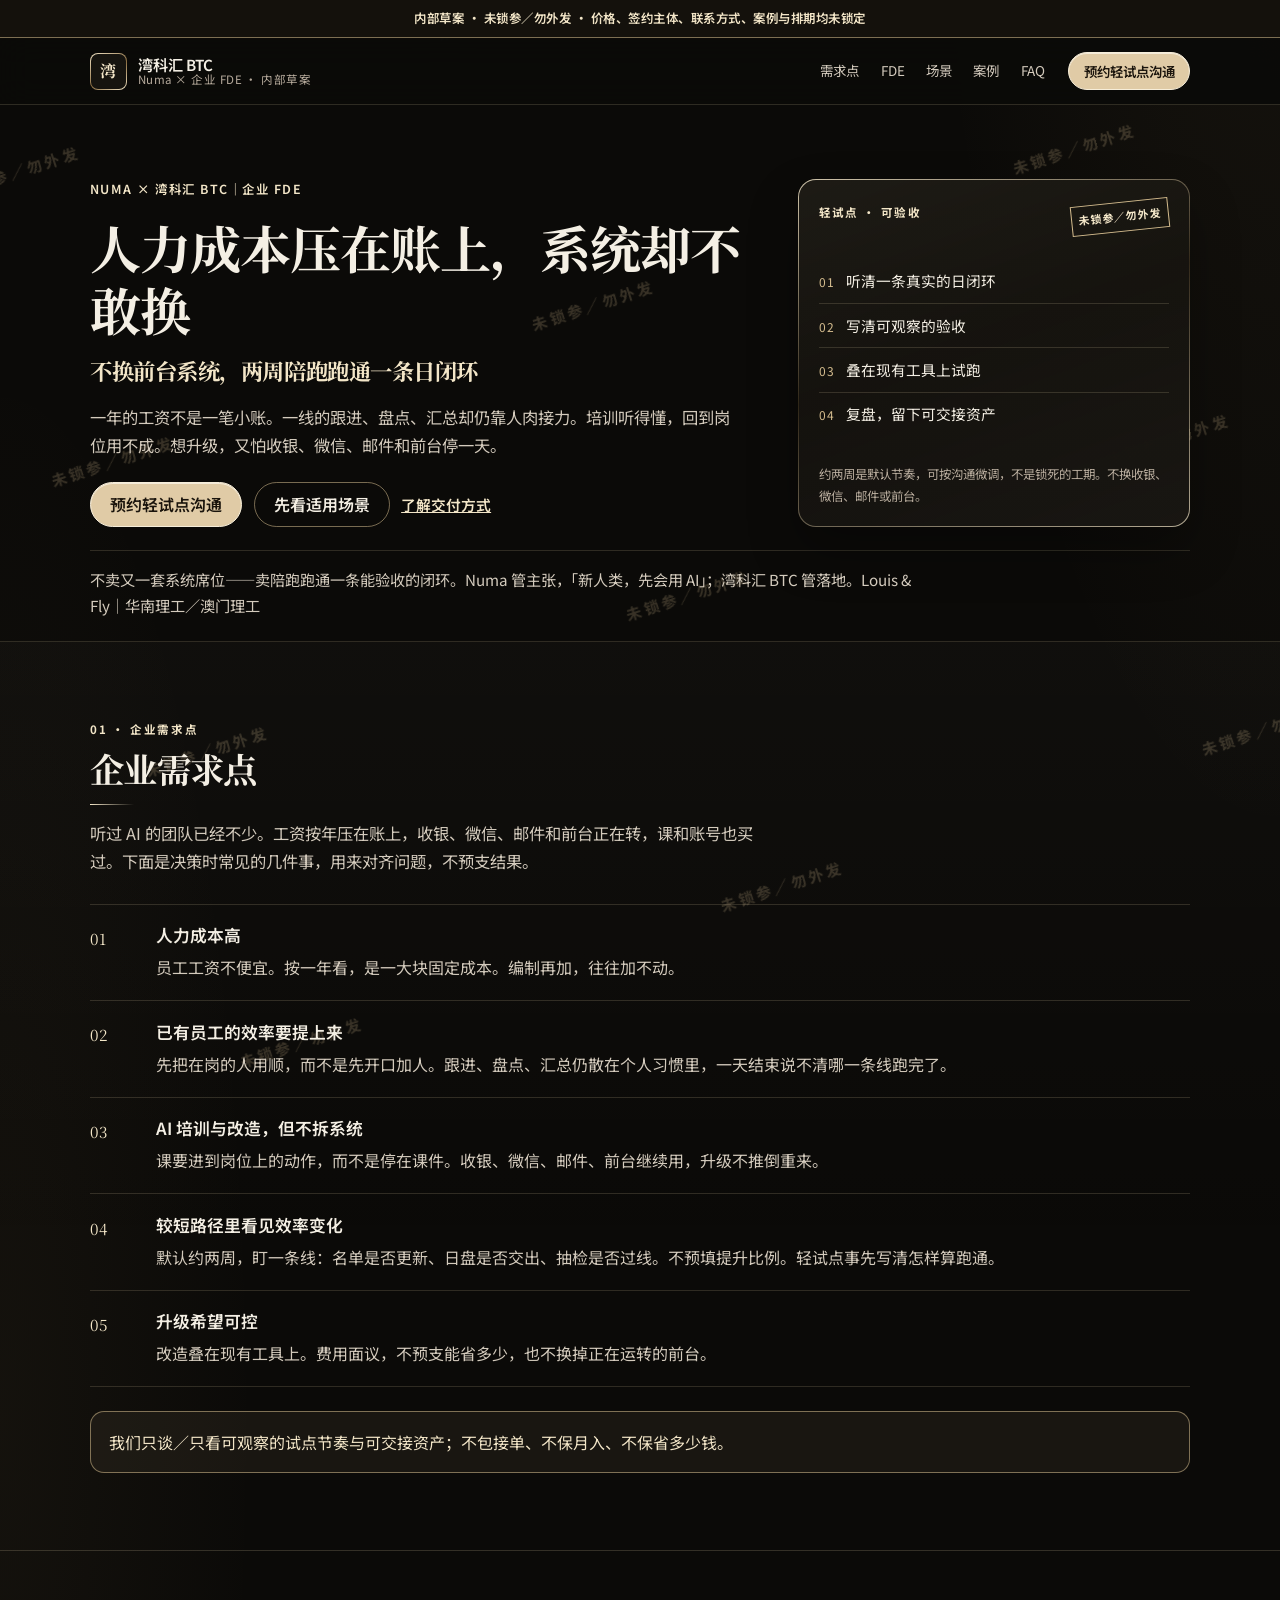
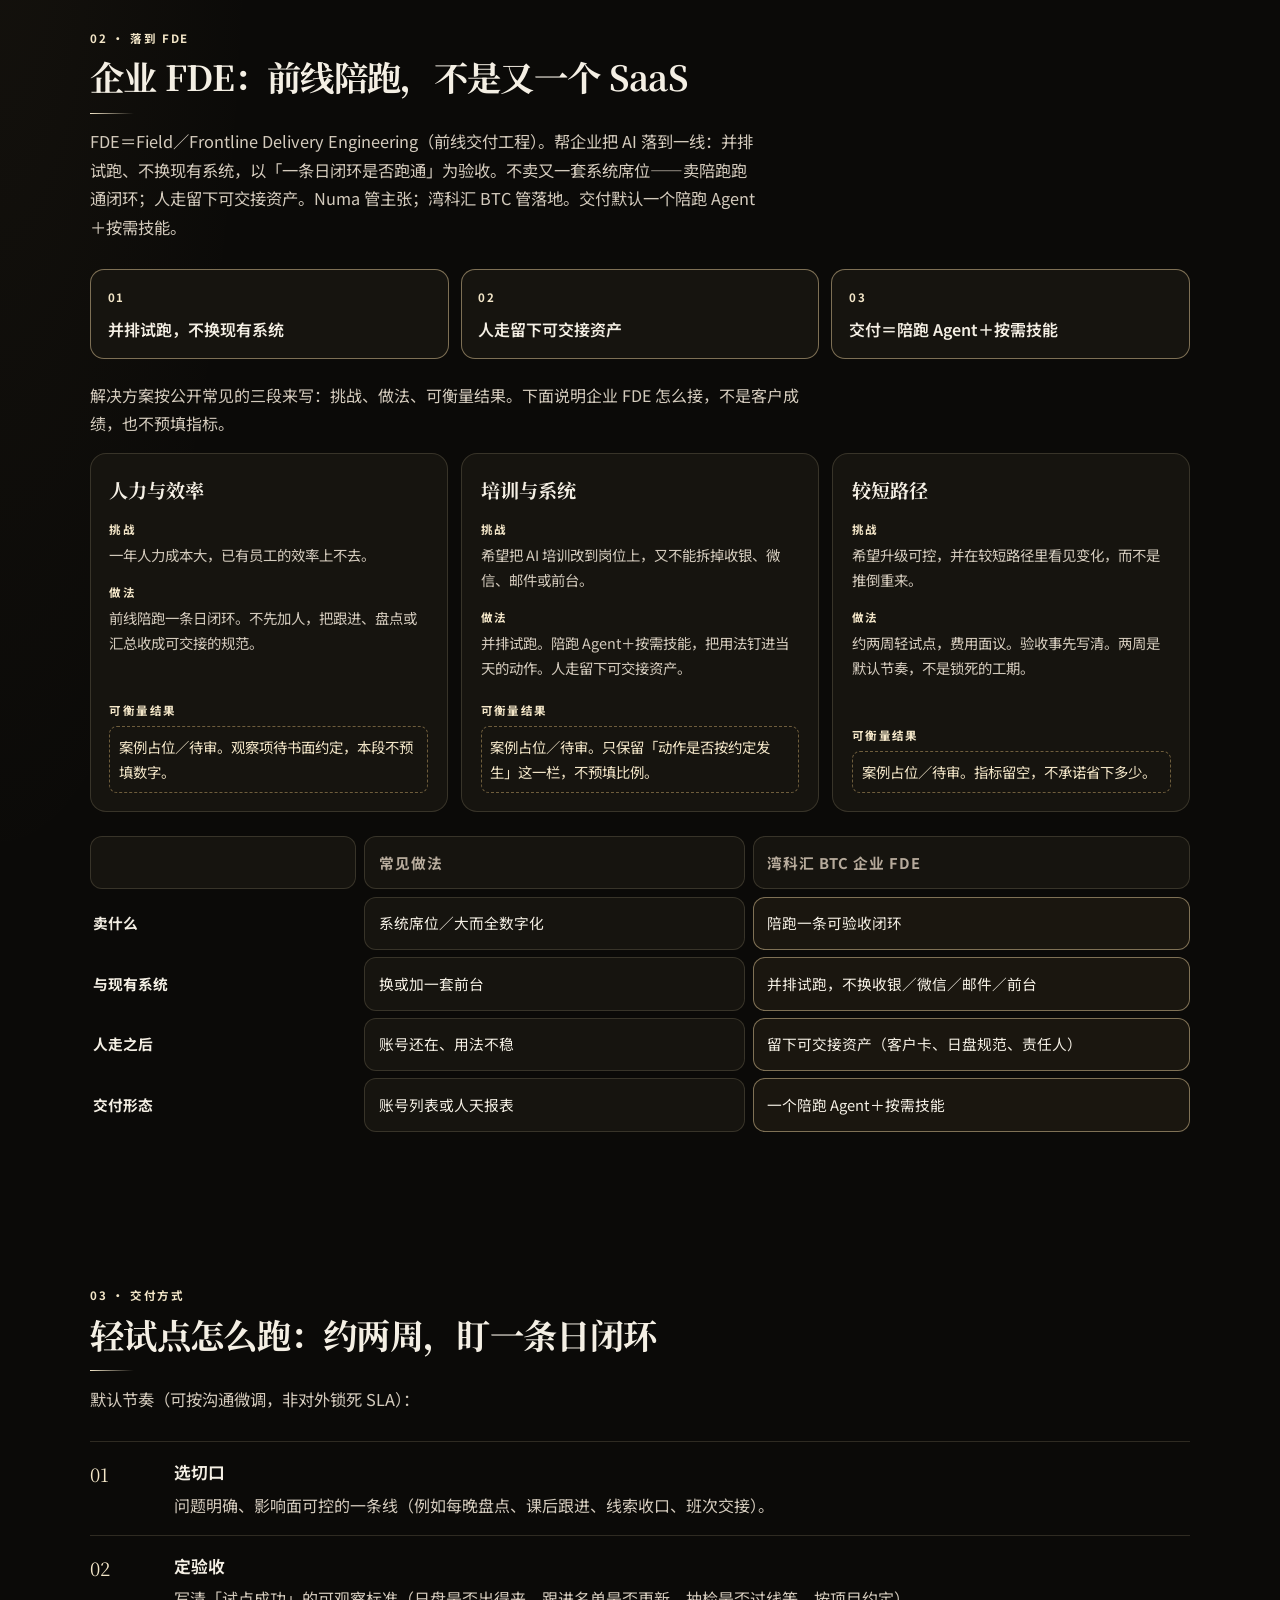
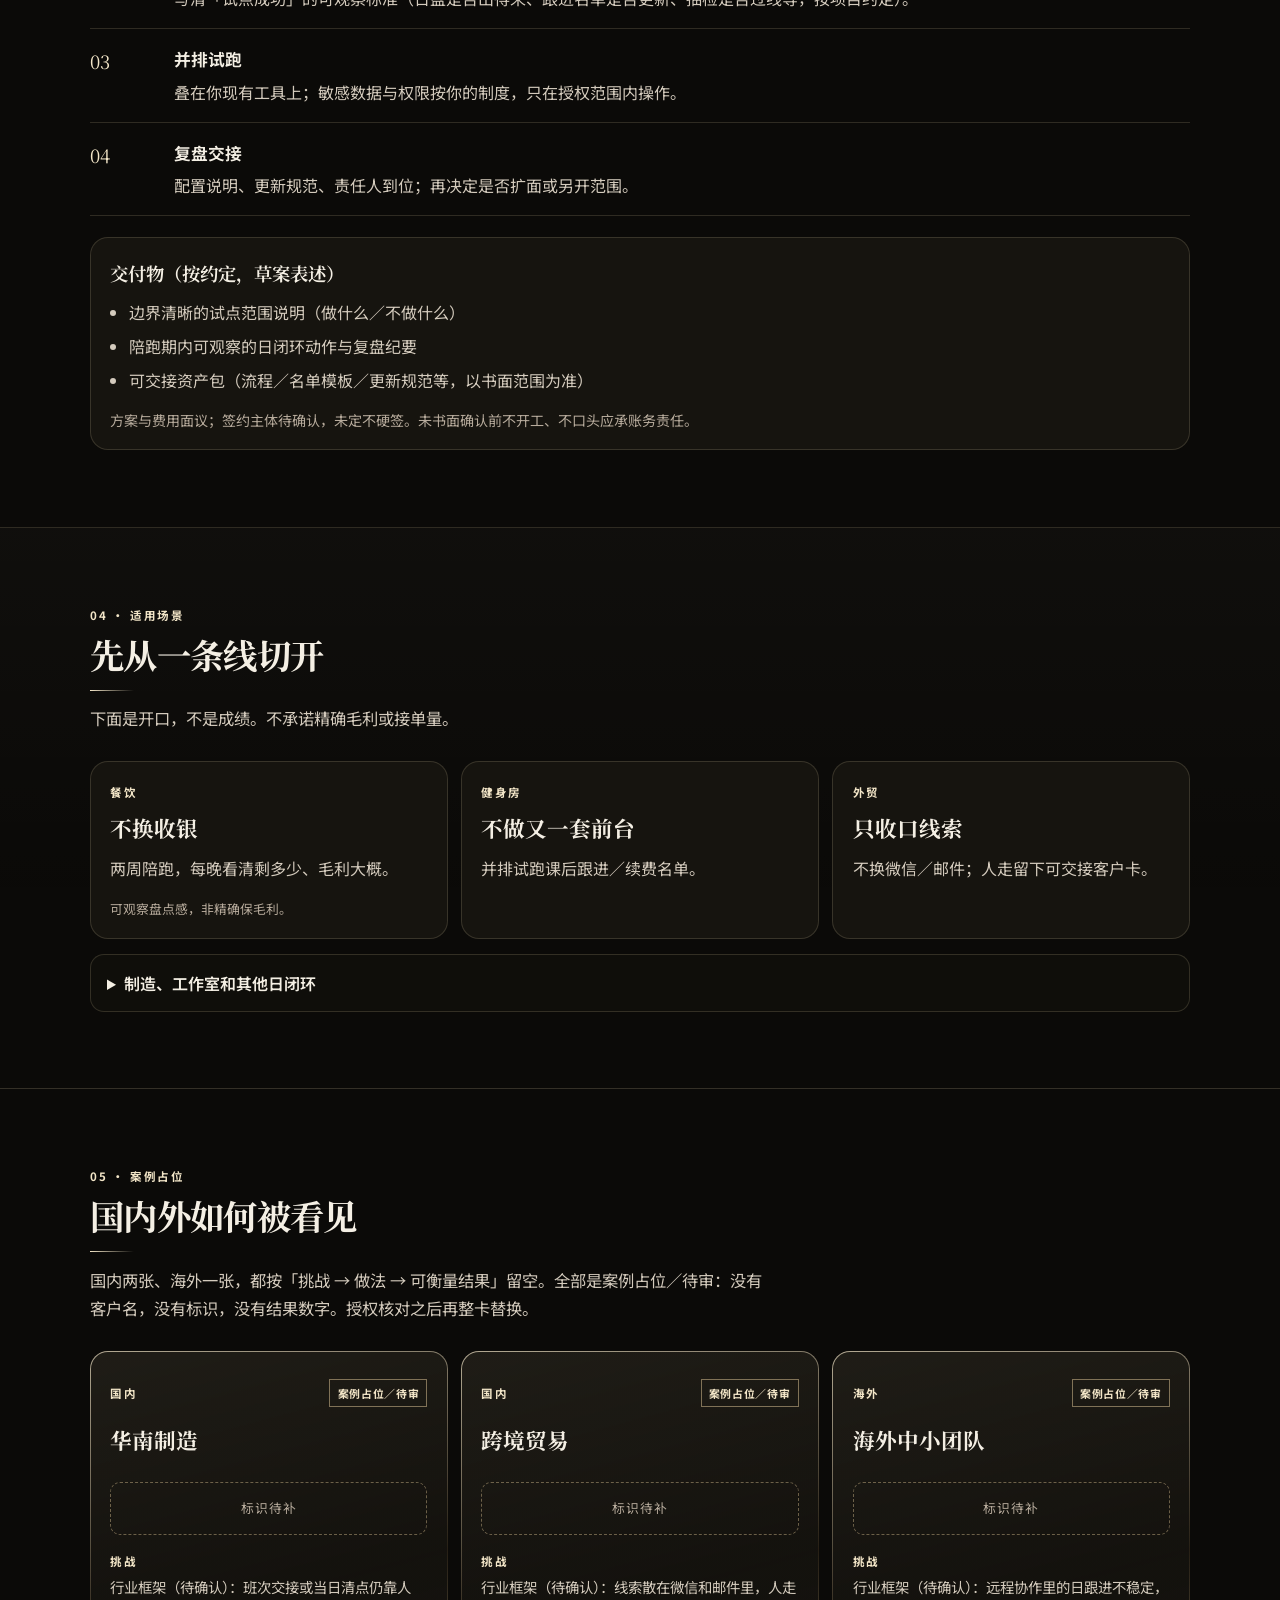
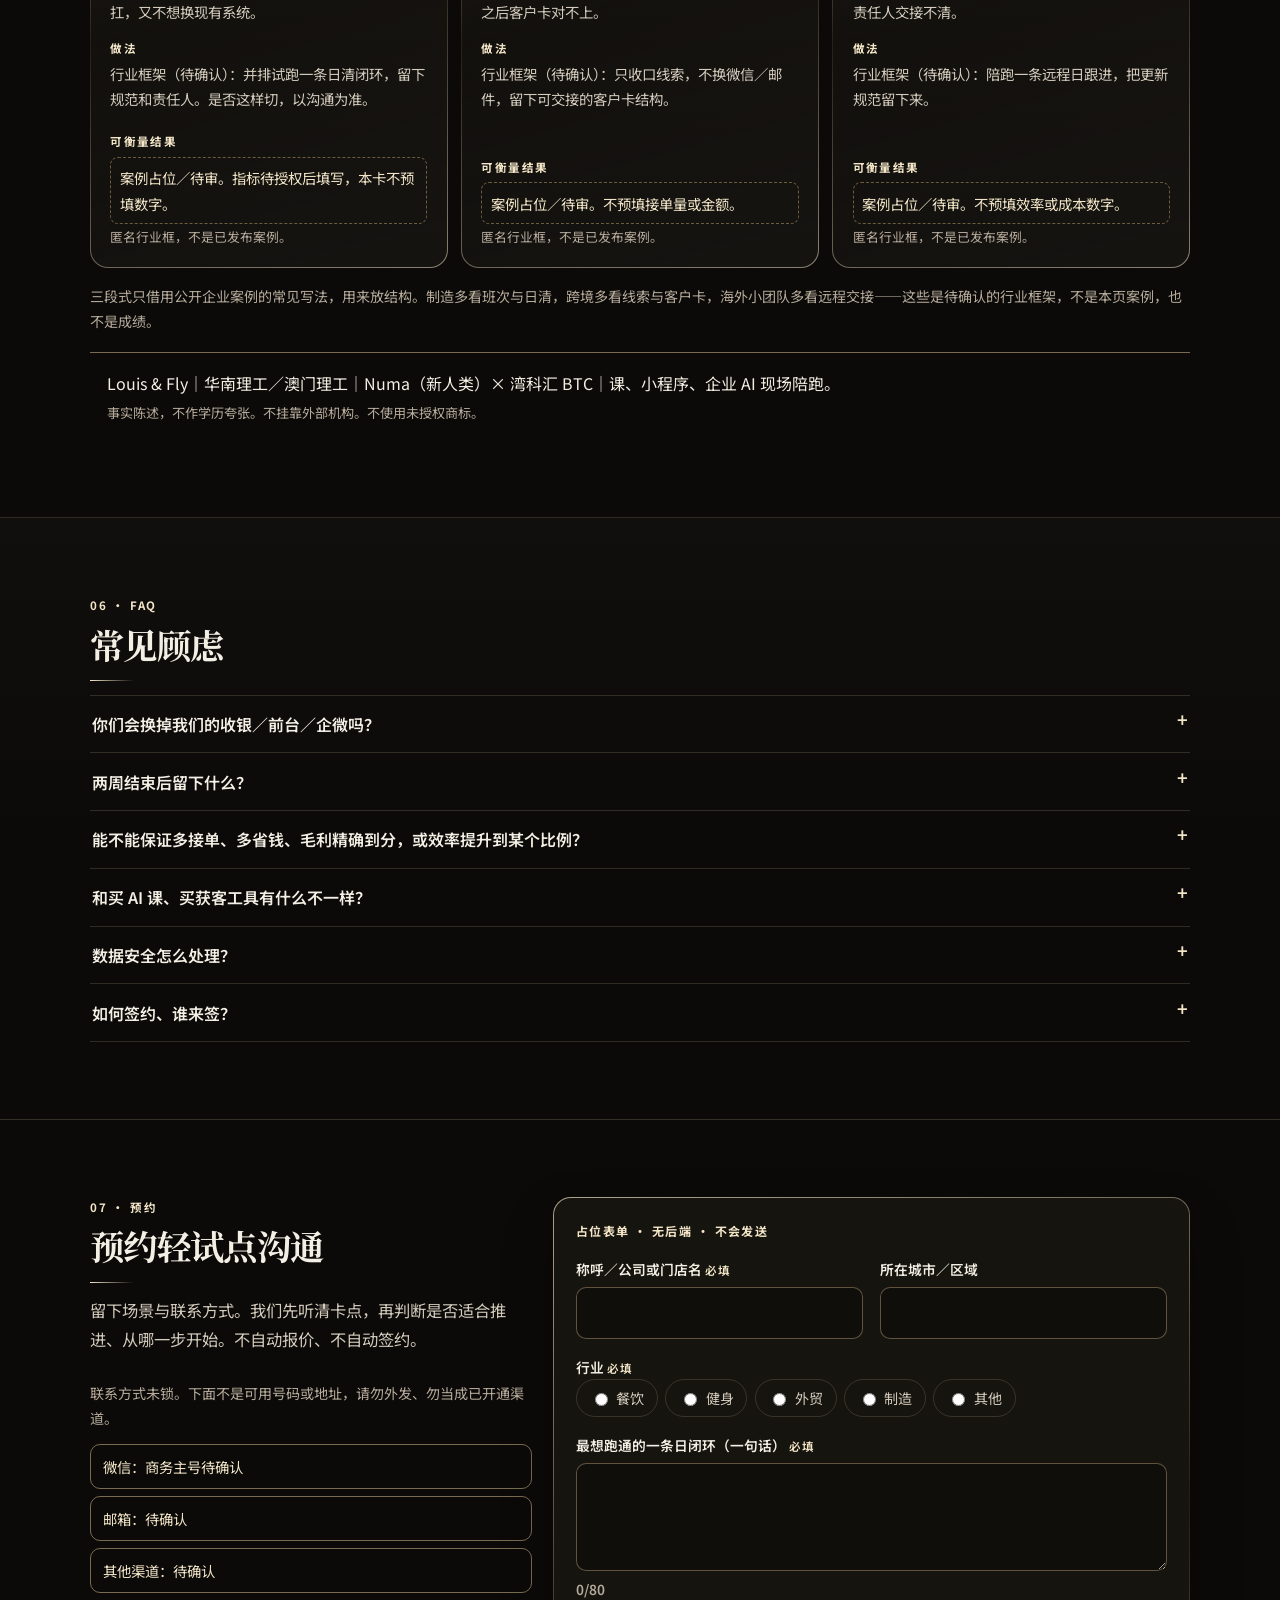
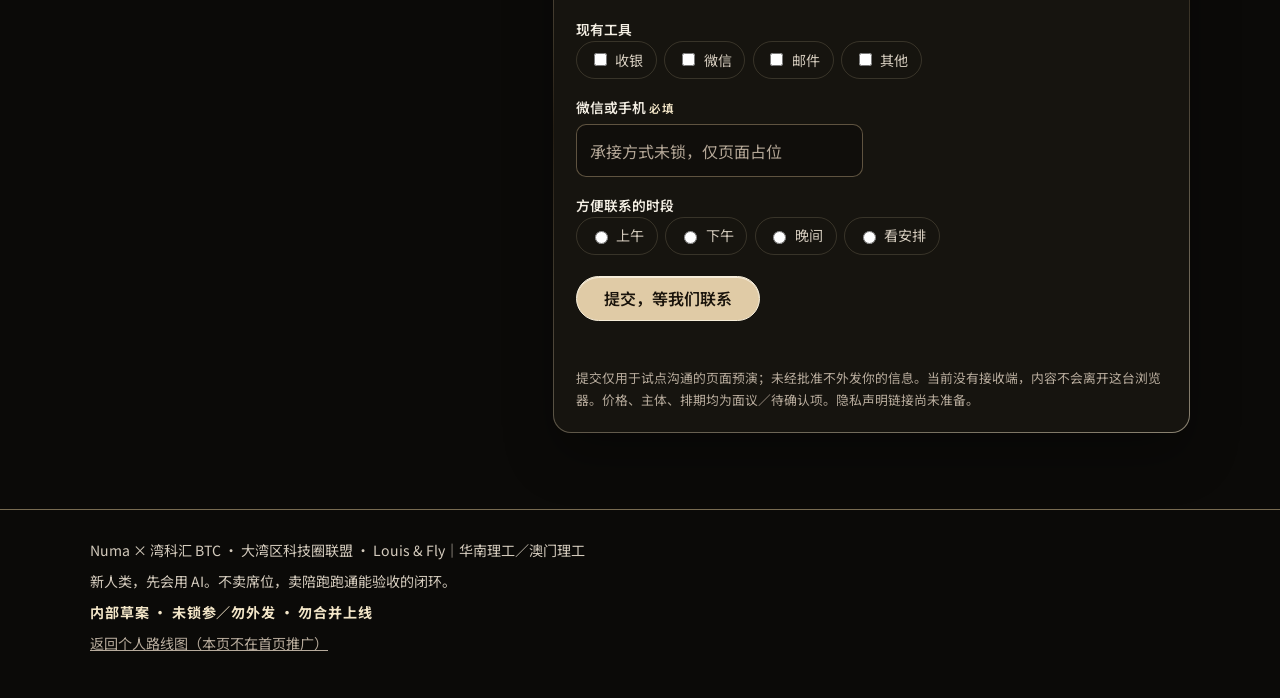
==== commit 63a06152: "Polish the FDE page spacing, type, and gold edges. Even out section rhythm, lift small gold labels, " ====
--- a/fde/index.html
+++ b/fde/index.html
@@ -93,37 +93,37 @@
         <p class="kicker">01 · 企业需求点</p>
         <h2 id="needs-title">企业需求点</h2>
         <p class="lede">听过 AI 的团队已经不少。工资按年压在账上，收银、微信、邮件和前台正在转，课和账号也买过。下面是决策时常见的几件事，用来对齐问题，不预支结果。</p>
-        <ol class="pain-list">
-          <li>
-            <span class="pain-no">01</span>
+        <ol class="need-list">
+          <li>
+            <span class="need-no">01</span>
             <div>
               <strong>人力成本高</strong>
               <p>员工工资不便宜。按一年看，是一大块固定成本。编制再加，往往加不动。</p>
             </div>
           </li>
           <li>
-            <span class="pain-no">02</span>
+            <span class="need-no">02</span>
             <div>
               <strong>已有员工的效率要提上来</strong>
               <p>先把在岗的人用顺，而不是先开口加人。跟进、盘点、汇总仍散在个人习惯里，一天结束说不清哪一条线跑完了。</p>
             </div>
           </li>
           <li>
-            <span class="pain-no">03</span>
+            <span class="need-no">03</span>
             <div>
               <strong>AI 培训与改造，但不拆系统</strong>
               <p>课要进到岗位上的动作，而不是停在课件。收银、微信、邮件、前台继续用，升级不推倒重来。</p>
             </div>
           </li>
           <li>
-            <span class="pain-no">04</span>
+            <span class="need-no">04</span>
             <div>
               <strong>较短路径里看见效率变化</strong>
               <p>默认约两周，盯一条线：名单是否更新、日盘是否交出、抽检是否过线。不预填提升比例。轻试点事先写清怎样算跑通。</p>
             </div>
           </li>
           <li>
-            <span class="pain-no">05</span>
+            <span class="need-no">05</span>
             <div>
               <strong>升级希望可控</strong>
               <p>改造叠在现有工具上。费用面议，不预支能省多少，也不换掉正在运转的前台。</p>
@@ -136,7 +136,7 @@
       </div>
     </section>
 
-    <section class="section section-alt" id="fde" aria-labelledby="fde-title">
+    <section class="section" id="fde" aria-labelledby="fde-title">
       <div class="wrap">
         <p class="kicker">02 · 落到 FDE</p>
         <h2 id="fde-title">企业 FDE：前线陪跑，不是又一个 SaaS</h2>
@@ -503,7 +503,7 @@
               <span class="error" id="contact-channel-error" hidden></span>
             </label>
 
-            <fieldset class="choices">
+            <fieldset class="choices span-2">
               <legend>方便联系的时段</legend>
               <div class="choice-row">
                 <label><input type="radio" name="slot" value="工作日上午" /> 上午</label>
--- a/fde/styles.css
+++ b/fde/styles.css
@@ -6,12 +6,12 @@
   --panel-2: #1d1a15;
   --ivory: #f4efe4;
   --ivory-dim: #d4cbbd;
-  --muted: #a39888;
-  --gold: #c6a56a;
-  --gold-2: #e8d7b0;
+  --muted: #b7ab9c;
+  --gold: #d4bc8e;
+  --gold-2: #f3e6c8;
   --gold-deep: #8d7043;
-  --line: rgba(232, 215, 176, 0.14);
-  --line-gold: rgba(198, 165, 106, 0.55);
+  --line: rgba(232, 215, 176, 0.16);
+  --line-gold: rgba(212, 188, 142, 0.55);
   --danger: #f0c2bc;
   --shadow: 0 24px 50px rgba(0, 0, 0, 0.28);
   --radius: 18px;
@@ -24,7 +24,7 @@
 *, *::before, *::after { box-sizing: border-box; }
 [hidden] { display: none !important; }
 
-html { scroll-behavior: smooth; scroll-padding-top: var(--header-offset); }
+html { scroll-behavior: smooth; scroll-padding-top: var(--header-offset); overflow-x: clip; }
 
 @media (prefers-reduced-motion: reduce) {
   html { scroll-behavior: auto; }
@@ -69,18 +69,21 @@
 
 .watermark {
   position: fixed;
-  inset: -18%;
-  z-index: 25;
+  inset: -20% -8%;
+  z-index: 0;
   pointer-events: none;
   display: grid;
   grid-template-columns: repeat(3, 1fr);
-  gap: 5.5rem 1.5rem;
+  gap: 7.5rem 2rem;
   align-content: space-evenly;
   justify-items: center;
   transform: rotate(-18deg);
-  opacity: 0.12;
+  opacity: 0.22;
   user-select: none;
 }
+.sticky-stack,
+main,
+.site-footer { position: relative; z-index: 1; }
 .watermark span {
   font-weight: 700;
   font-size: 0.95rem;
@@ -110,8 +113,9 @@
   text-align: center;
   font-size: 0.78rem;
   font-weight: 600;
-  letter-spacing: 0.12em;
-  padding: 0.48rem 1rem;
+  letter-spacing: 0.04em;
+  line-height: 1.55;
+  padding: 0.55rem 1.1rem;
 }
 
 .topbar {
@@ -188,10 +192,11 @@
 }
 .btn-primary {
   color: #1a140c;
-  background: #d9c39a;
-  border: 1px solid #f3e7d0;
-}
-.btn-primary:hover { background: #e7d6b4; }
+  background: #e0cba6;
+  border: 1px solid #f6edd9;
+  box-shadow: inset 0 1px 0 rgba(255, 252, 245, 0.65);
+}
+.btn-primary:hover { background: #ead9b8; }
 .btn-ghost {
   color: var(--ivory);
   background: transparent;
@@ -212,8 +217,8 @@
   margin: 0 0 0.95rem;
   font-size: 0.78rem;
   font-weight: 600;
-  letter-spacing: 0.16em;
-  color: var(--gold);
+  letter-spacing: 0.12em;
+  color: var(--gold-2);
 }
 
 h1, h2, .offer {
@@ -250,22 +255,23 @@
 .brief {
   background:
     linear-gradient(180deg, rgba(22, 20, 15, 0.96), rgba(18, 16, 13, 0.96)) padding-box,
-    linear-gradient(160deg, rgba(232, 215, 176, 0.95), rgba(141, 112, 67, 0.28) 46%, rgba(232, 215, 176, 0.8)) border-box;
+    linear-gradient(160deg, rgba(243, 230, 200, 0.85), rgba(141, 112, 67, 0.28) 46%, rgba(243, 230, 200, 0.72)) border-box;
   border: 1px solid transparent;
   border-radius: var(--radius);
   box-shadow: var(--shadow);
-  padding: 1.2rem 1.15rem 1rem;
+  padding: 1.35rem 1.25rem 1.15rem;
   display: flex;
   flex-direction: column;
-  gap: 0.85rem;
+  justify-content: space-between;
+  gap: 1rem;
 }
 .brief-top { display: flex; justify-content: space-between; gap: 0.75rem; align-items: flex-start; }
 .brief-kicker {
   margin: 0;
   font-size: 0.72rem;
   font-weight: 700;
-  letter-spacing: 0.14em;
-  color: var(--gold);
+  letter-spacing: 0.12em;
+  color: var(--gold-2);
 }
 .stamp {
   flex-shrink: 0;
@@ -305,7 +311,7 @@
 }
 .trust p { margin: 0; max-width: 52rem; }
 
-.section { padding: clamp(2.6rem, 5vw, 4.4rem) 0; }
+.section { padding: clamp(3.25rem, 6vw, 5rem) 0; }
 .section-alt {
   background: linear-gradient(180deg, rgba(255, 248, 235, 0.025), transparent 70%);
   border-block: 1px solid var(--line);
@@ -314,8 +320,8 @@
   margin: 0 0 0.4rem;
   font-size: 0.72rem;
   font-weight: 700;
-  letter-spacing: 0.18em;
-  color: var(--gold);
+  letter-spacing: 0.14em;
+  color: var(--gold-2);
 }
 .section h2 {
   margin: 0 0 0.85rem;
@@ -331,7 +337,12 @@
   margin-top: 0.85rem;
   background: linear-gradient(90deg, var(--gold-2), transparent);
 }
-.lede { margin: 0 0 1.45rem; max-width: 44rem; color: var(--ivory-dim); }
+.lede {
+  margin: 0 0 1.75rem;
+  max-width: 42rem;
+  color: var(--ivory-dim);
+  font-size: 1.02rem;
+}
 
 .fact-grid, .quad, .tri {
   display: grid;
@@ -357,37 +368,46 @@
 .idx {
   display: block;
   margin-bottom: 0.45rem;
-  color: var(--gold);
+  color: var(--gold-2);
   font-size: 0.72rem;
   font-weight: 700;
-  letter-spacing: 0.14em;
-}
-
-.pain-list { list-style: none; margin: 0; padding: 0; }
-.pain-list li {
-  display: grid;
-  grid-template-columns: 4.5rem 1fr;
-  gap: 0.8rem;
-  padding: 0.95rem 0;
+  letter-spacing: 0.12em;
+}
+
+.need-list { list-style: none; margin: 0; padding: 0; }
+.need-list li {
+  display: grid;
+  grid-template-columns: 3.25rem 1fr;
+  gap: 0.85rem;
+  align-items: start;
+  padding: 1.15rem 0 1.2rem;
   border-top: 1px solid var(--line);
 }
-.pain-list li:last-child { border-bottom: 1px solid var(--line); }
-.pain-list strong { display: block; font-weight: 650; margin-bottom: 0.15rem; }
-.pain-list p { margin: 0; color: var(--ivory-dim); }
-.pain-no {
+.need-list li:last-child { border-bottom: 1px solid var(--line); }
+.need-list strong {
+  display: block;
+  font-weight: 600;
+  font-size: 1.05rem;
+  color: var(--ivory);
+  margin-bottom: 0.35rem;
+  line-height: 1.45;
+}
+.need-list p { margin: 0; color: var(--ivory-dim); }
+.need-no {
   font-family: var(--display);
   color: var(--gold-2);
-  letter-spacing: 0.08em;
-  padding-top: 0.15rem;
+  font-size: 0.95rem;
+  letter-spacing: 0.06em;
+  padding-top: 0.18rem;
 }
 
 .callout {
-  margin-top: 1.15rem;
-  padding: 0.95rem 1.05rem;
+  margin-top: 1.5rem;
+  padding: 1rem 1.15rem;
   border-radius: 14px;
   border: 1px solid var(--line-gold);
   color: var(--gold-2);
-  background: rgba(198, 165, 106, 0.06);
+  background: rgba(212, 188, 142, 0.07);
 }
 .callout p { margin: 0; }
 
@@ -401,12 +421,10 @@
   margin: 0 0 1.4rem;
 }
 .diff {
-  padding: 1rem 1rem 0.9rem;
+  padding: 1.05rem 1.05rem 0.95rem;
   border-radius: 14px;
-  background:
-    linear-gradient(var(--panel), var(--panel)) padding-box,
-    linear-gradient(160deg, rgba(232, 215, 176, 0.7), rgba(141, 112, 67, 0.2) 50%, rgba(232, 215, 176, 0.55)) border-box;
-  border: 1px solid transparent;
+  background: var(--panel);
+  border: 1px solid var(--line-gold);
 }
 .diff p { margin: 0.35rem 0 0; font-weight: 600; }
 
@@ -418,10 +436,13 @@
   margin: 0 0 1.5rem;
 }
 .triad {
+  display: flex;
+  flex-direction: column;
+  height: 100%;
   background: var(--panel);
   border: 1px solid var(--line);
   border-radius: 16px;
-  padding: 1.05rem 1rem 0.95rem;
+  padding: 1.2rem 1.15rem 1.15rem;
 }
 .triad h3 {
   margin: 0 0 0.75rem;
@@ -429,13 +450,20 @@
   font-size: 1.2rem;
   font-weight: 700;
 }
-.triad dl, .case dl { margin: 0; }
-.beat + .beat { margin-top: 0.7rem; }
+.triad dl, .case dl {
+  margin: 0;
+  display: flex;
+  flex-direction: column;
+  flex: 1;
+  gap: 0.9rem;
+}
+.triad .beat:last-child,
+.case .beat:last-child { margin-top: auto; padding-top: 0.35rem; }
 .beat dt {
   font-size: 0.72rem;
   font-weight: 700;
-  letter-spacing: 0.14em;
-  color: var(--gold);
+  letter-spacing: 0.12em;
+  color: var(--gold-2);
 }
 .beat dd { margin: 0.18rem 0 0; color: var(--ivory-dim); font-size: 0.9rem; }
 .outcome-slot {
@@ -523,7 +551,7 @@
 }
 .scene, .case {
   border-radius: var(--radius);
-  padding: 1.15rem 1.1rem 1rem;
+  padding: 1.25rem 1.2rem 1.15rem;
   min-height: 100%;
 }
 .scene {
@@ -536,7 +564,7 @@
   font-size: 0.72rem;
   font-weight: 700;
   letter-spacing: 0.12em;
-  color: var(--gold);
+  color: var(--gold-2);
 }
 .scene h3, .case h3 {
   margin: 0.4rem 0 0.5rem;
@@ -558,27 +586,30 @@
 .more p { margin: 0.55rem 0 0; color: var(--ivory-dim); }
 
 .case {
+  display: flex;
+  flex-direction: column;
   background:
     linear-gradient(180deg, rgba(22, 20, 15, 0.94), rgba(14, 13, 11, 0.94)) padding-box,
-    linear-gradient(165deg, rgba(232, 215, 176, 0.8), rgba(141, 112, 67, 0.25) 48%, rgba(232, 215, 176, 0.62)) border-box;
+    linear-gradient(165deg, rgba(243, 230, 200, 0.72), rgba(141, 112, 67, 0.22) 48%, rgba(243, 230, 200, 0.55)) border-box;
   border: 1px solid transparent;
 }
-.case-top { display: flex; justify-content: space-between; gap: 0.6rem; align-items: center; }
+.case-top { display: flex; justify-content: space-between; gap: 0.75rem; align-items: center; }
 .seal {
   flex-shrink: 0;
   font-size: 0.68rem;
-  letter-spacing: 0.08em;
-  color: #1a140c;
-  background: var(--gold-2);
-  padding: 0.18rem 0.4rem;
+  letter-spacing: 0.06em;
+  color: var(--gold-2);
+  background: transparent;
+  border: 1px solid var(--line-gold);
+  padding: 0.22rem 0.45rem;
   font-weight: 700;
 }
 .logo-slot {
-  margin: 0.8rem 0 0.9rem;
-  height: 4.2rem;
+  margin: 0.9rem 0 1rem;
+  height: 3.35rem;
   display: grid;
   place-items: center;
-  border: 1px dashed rgba(198, 165, 106, 0.45);
+  border: 1px dashed rgba(212, 188, 142, 0.45);
   border-radius: 10px;
   color: var(--muted);
   font-size: 0.8rem;
@@ -588,10 +619,10 @@
 .case dt {
   font-size: 0.72rem;
   font-weight: 700;
-  letter-spacing: 0.08em;
-  color: var(--gold);
-}
-.case dd { margin: 0.12rem 0 0.65rem; color: var(--ivory-dim); font-size: 0.9rem; }
+  letter-spacing: 0.12em;
+  color: var(--gold-2);
+}
+.case dd { margin: 0.15rem 0 0; color: var(--ivory-dim); font-size: 0.9rem; }
 .beat dd.outcome-slot {
   margin-top: 0.35rem;
   border: 1px dashed rgba(198, 165, 106, 0.5);
@@ -649,20 +680,25 @@
 .form-card {
   border-radius: var(--radius);
   box-shadow: var(--shadow);
-  padding: 1.15rem;
+  padding: 1.4rem 1.35rem 1.25rem;
   background:
     linear-gradient(var(--panel), var(--panel)) padding-box,
-    linear-gradient(160deg, rgba(232, 215, 176, 0.75), rgba(141, 112, 67, 0.22) 50%, rgba(232, 215, 176, 0.6)) border-box;
+    linear-gradient(160deg, rgba(243, 230, 200, 0.7), rgba(141, 112, 67, 0.2) 50%, rgba(243, 230, 200, 0.55)) border-box;
   border: 1px solid transparent;
 }
 .form-flag {
-  margin: 0 0 0.9rem;
+  margin: 0 0 1rem;
   font-size: 0.75rem;
   font-weight: 700;
   letter-spacing: 0.12em;
-  color: var(--gold);
-}
-.form-grid { display: grid; grid-template-columns: 1fr 1fr; gap: 0.85rem 1rem; }
+  color: var(--gold-2);
+}
+.form-grid {
+  display: grid;
+  grid-template-columns: 1fr 1fr;
+  gap: 1rem 1.05rem;
+  align-items: end;
+}
 .field, .choices { display: flex; flex-direction: column; gap: 0.35rem; min-width: 0; }
 .span-2 { grid-column: 1 / -1; }
 .field > span, .choices > legend, legend {
@@ -677,12 +713,13 @@
   font: inherit;
   color: var(--ivory);
   background: #100e0b;
-  border: 1px solid rgba(198, 165, 106, 0.35);
+  border: 1px solid rgba(212, 188, 142, 0.4);
   border-radius: 10px;
-  padding: 0.65rem 0.75rem;
-}
-textarea { resize: vertical; min-height: 5.6rem; }
-input::placeholder { color: #7d7366; }
+  padding: 0.7rem 0.8rem;
+  min-height: 2.85rem;
+}
+textarea { resize: vertical; min-height: 6.25rem; }
+input::placeholder { color: #b3a696; }
 input[type="text"]:focus, textarea:focus { border-color: var(--gold-2); }
 [aria-invalid="true"] { border-color: var(--danger) !important; }
 .hint { font-size: 0.78rem; color: var(--muted); }
@@ -692,13 +729,21 @@
   display: inline-flex;
   align-items: center;
   gap: 0.35rem;
+  min-height: 2.35rem;
   font-size: 0.88rem;
   border: 1px solid var(--line);
   border-radius: 999px;
-  padding: 0.32rem 0.7rem;
+  padding: 0.35rem 0.8rem;
   color: var(--ivory-dim);
 }
-.form-actions { margin-top: 0.25rem; }
+.choice-row label:has(input:checked),
+.check-row label:has(input:checked) {
+  border-color: var(--line-gold);
+  color: var(--gold-2);
+  background: rgba(212, 188, 142, 0.1);
+}
+.form-actions { margin-top: 0.35rem; }
+.form-actions .btn { min-width: 11.5rem; }
 .form-status { margin: 0.85rem 0 0; min-height: 1.4em; font-size: 0.9rem; }
 .form-status.is-local { color: var(--gold-2); font-weight: 600; }
 .form-status.is-error { color: var(--danger); font-weight: 600; }
@@ -713,6 +758,7 @@
 .site-footer a { color: var(--muted); }
 
 @media (max-width: 900px) {
+  :root { --header-offset: 10rem; }
   .hero-grid, .contact-layout, .scene-grid, .case-grid,
   .fact-grid, .diff-row, .tri, .triad-grid { grid-template-columns: 1fr; }
   .quad { grid-template-columns: 1fr; }
@@ -727,7 +773,7 @@
     font-size: 0.7rem;
     font-weight: 700;
     letter-spacing: 0.08em;
-    color: var(--gold);
+    color: var(--gold-2);
   }
   .topbar-inner { flex-wrap: wrap; padding-block: 0.55rem; }
   .nav { order: 3; width: 100%; margin-left: 0; }
@@ -735,10 +781,12 @@
 }
 
 @media (max-width: 640px) {
+  :root { --header-offset: 11.25rem; }
   .form-grid { grid-template-columns: 1fr; }
   .span-2 { grid-column: auto; }
   .hero-cta .btn, .hero-cta .text-link { width: 100%; text-align: center; }
-  .pain-list li, .steps li { grid-template-columns: 1fr; gap: 0.2rem; }
+  .need-list li, .steps li { grid-template-columns: 2.5rem 1fr; gap: 0.65rem; }
+  .form-actions .btn { width: 100%; }
   .brand-text em { display: none; }
-  :root { --header-offset: 8.6rem; }
-}
+  .draft-banner { letter-spacing: 0.02em; }
+}
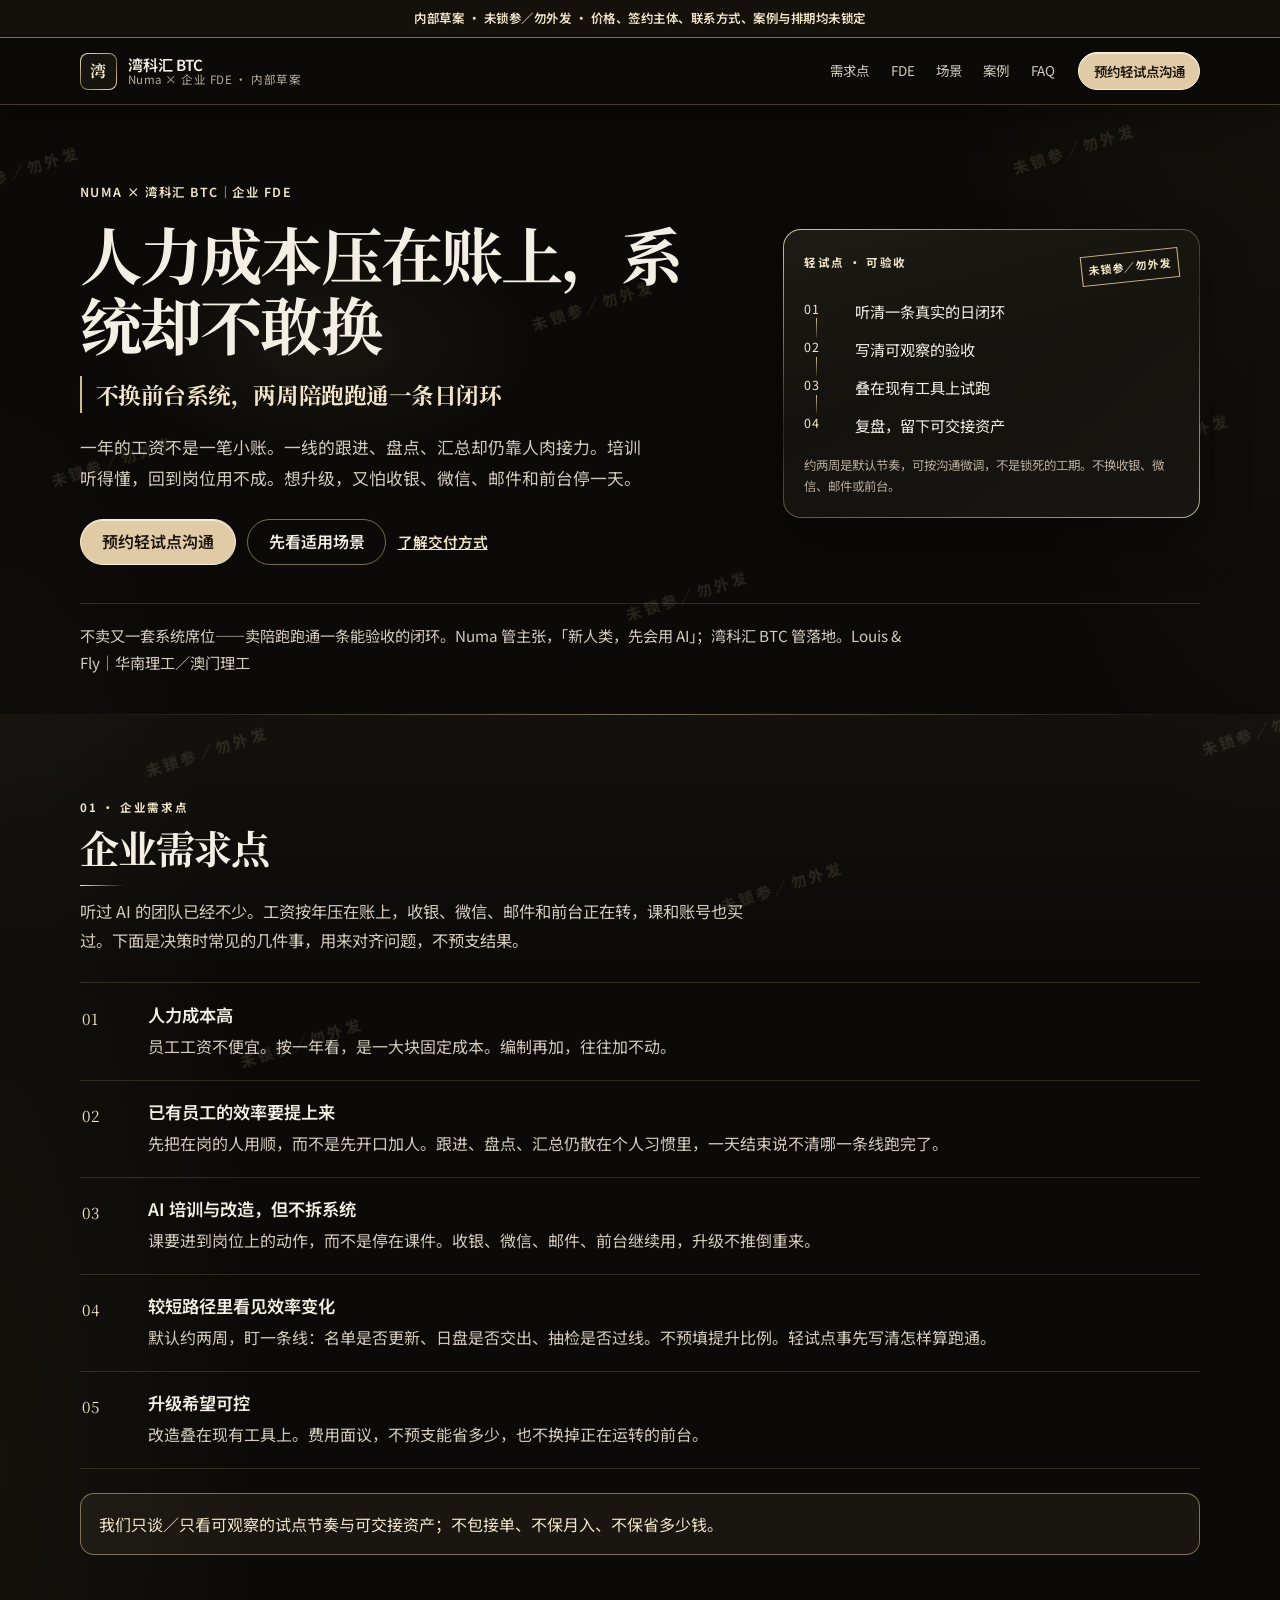
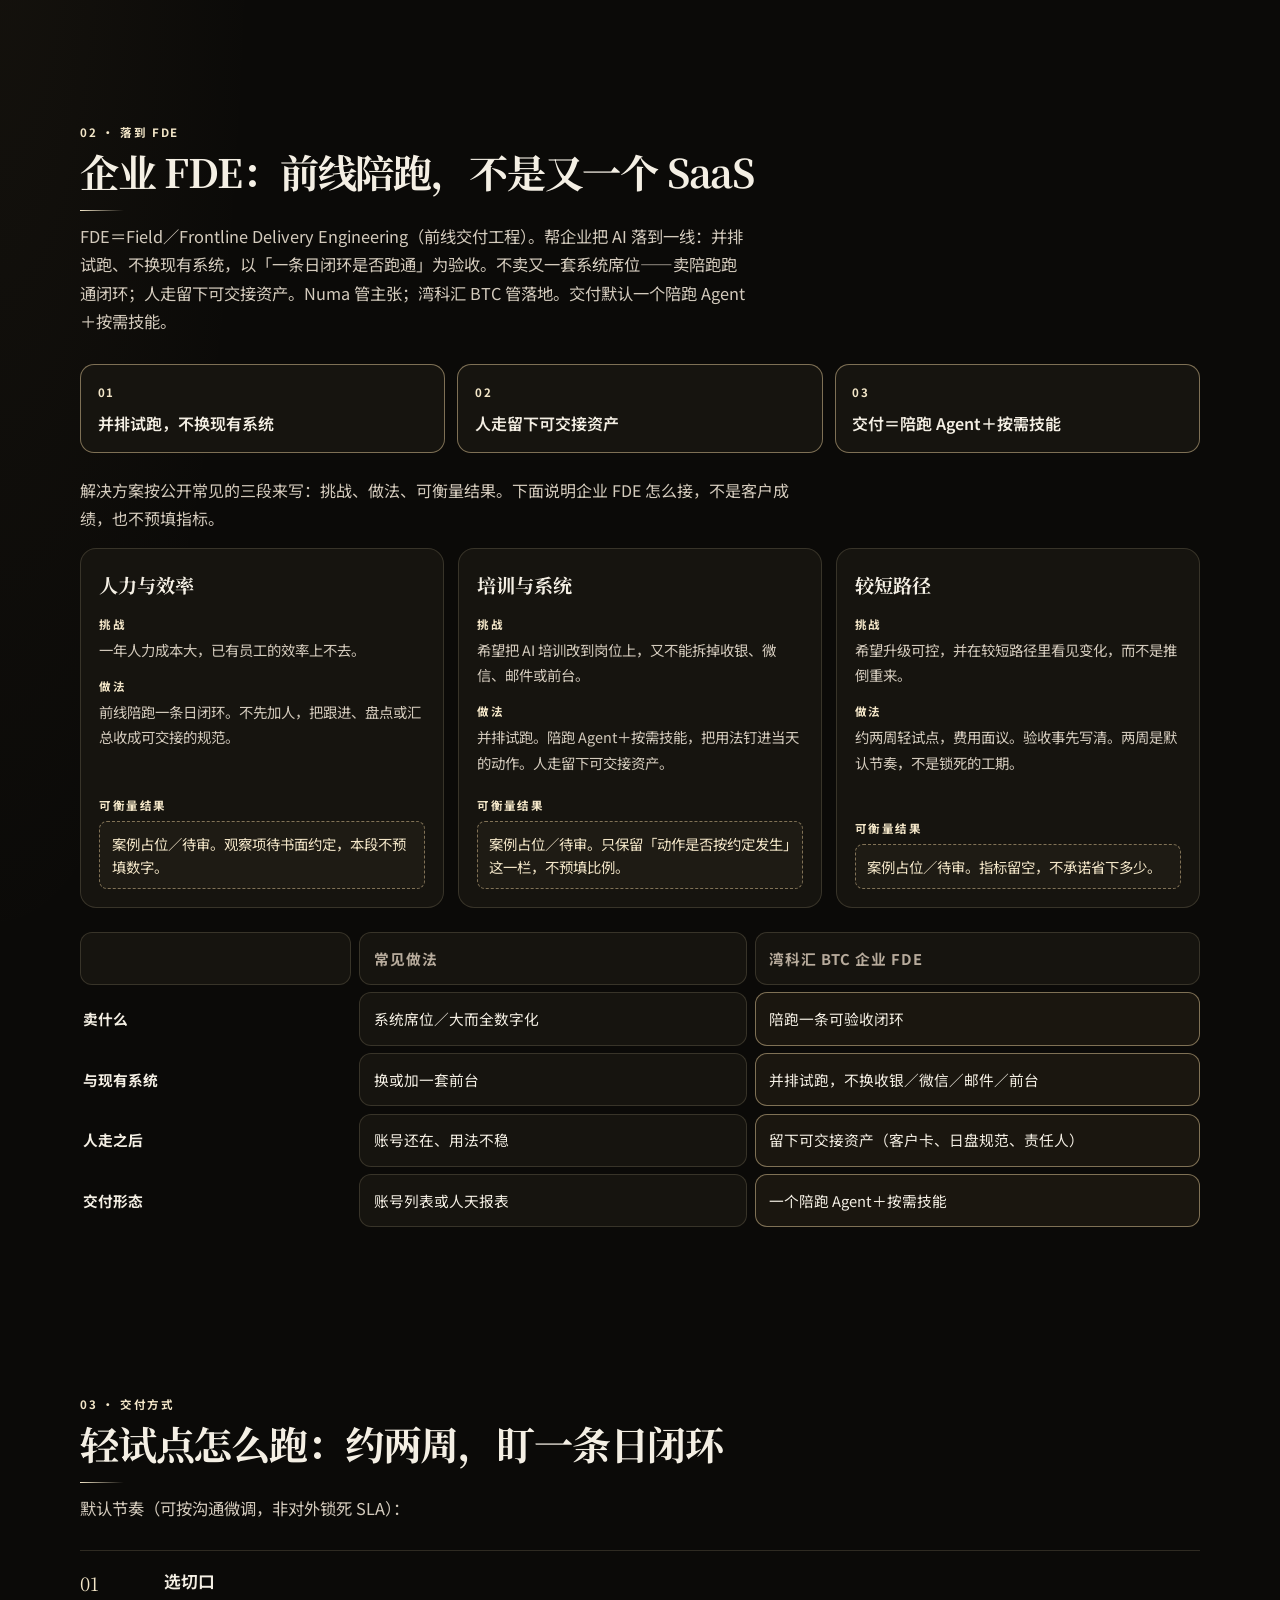
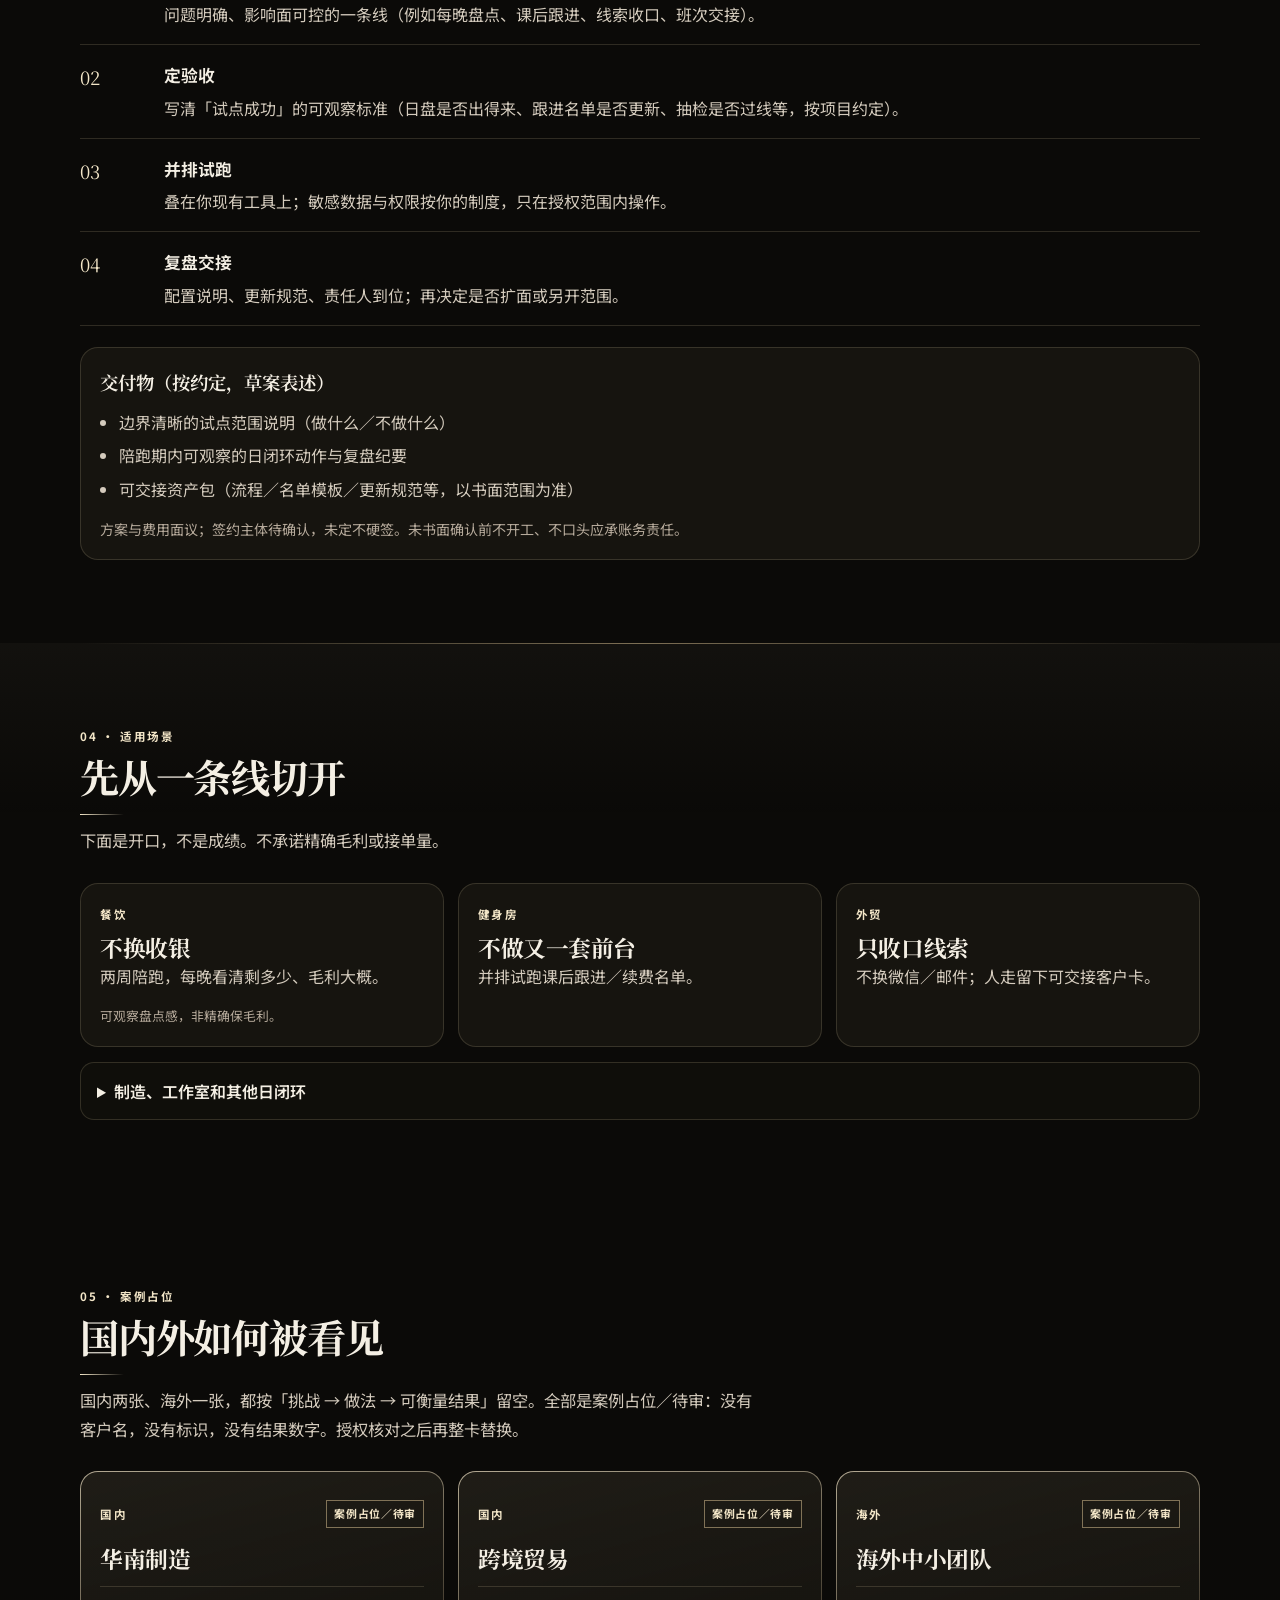
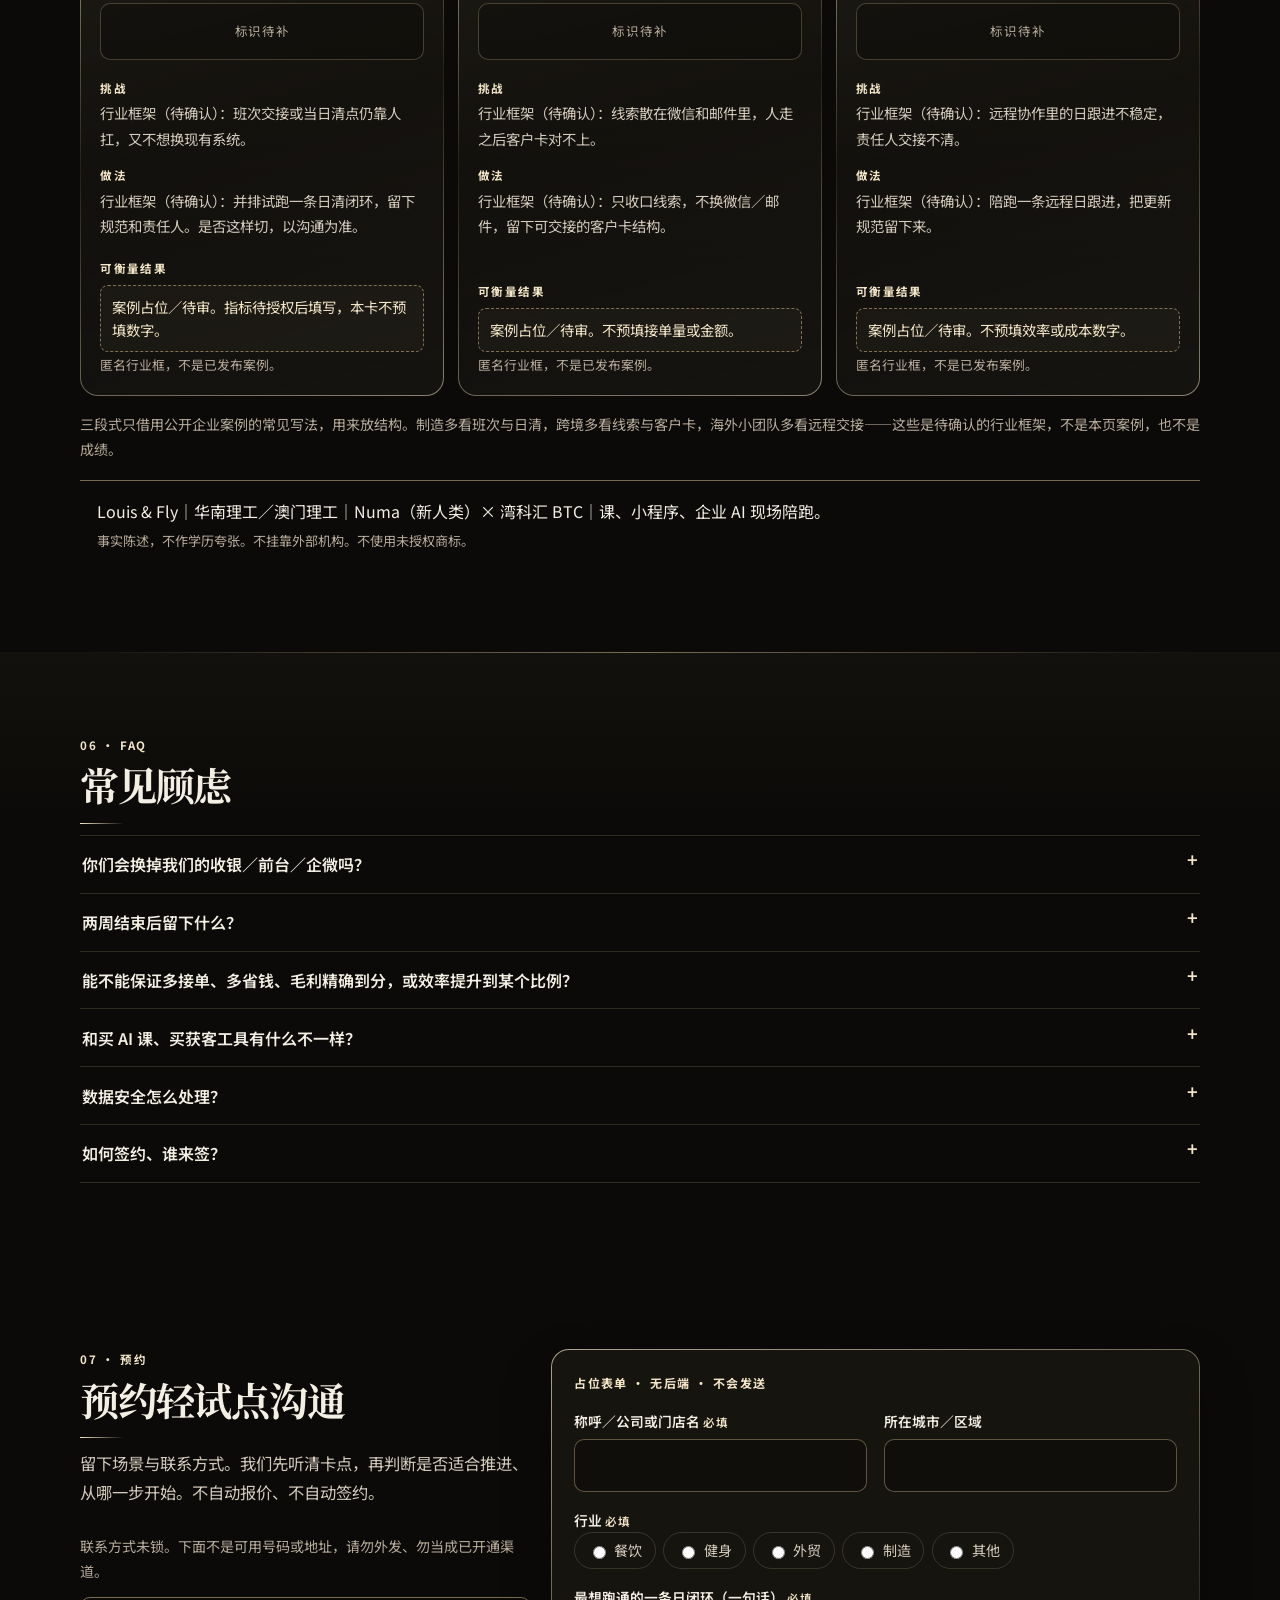
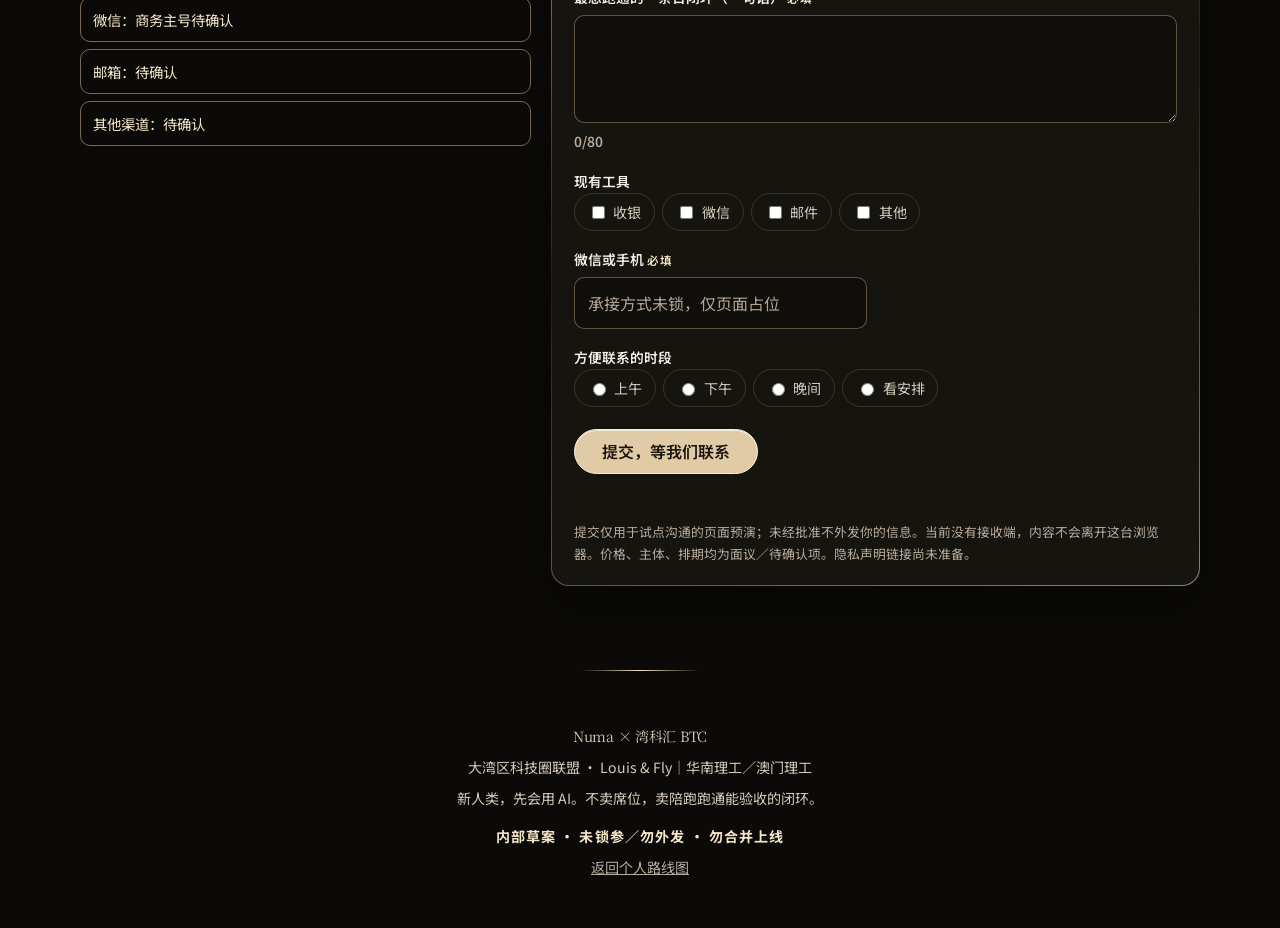
==== commit 4f5e442c: "Quiet the FDE page: glow, section breaks, header, and footer. Pull the gold wash back, meet sections" ====
--- a/fde/index.html
+++ b/fde/index.html
@@ -88,10 +88,12 @@
       </div>
     </section>
 
-    <section class="section section-alt" id="needs" aria-labelledby="needs-title">
-      <div class="wrap">
-        <p class="kicker">01 · 企业需求点</p>
-        <h2 id="needs-title">企业需求点</h2>
+    <section class="section section-alt" aria-labelledby="needs-title">
+      <div class="wrap">
+        <div class="section-head" id="needs">
+          <p class="kicker">01 · 企业需求点</p>
+          <h2 id="needs-title">企业需求点</h2>
+        </div>
         <p class="lede">听过 AI 的团队已经不少。工资按年压在账上，收银、微信、邮件和前台正在转，课和账号也买过。下面是决策时常见的几件事，用来对齐问题，不预支结果。</p>
         <ol class="need-list">
           <li>
@@ -136,10 +138,12 @@
       </div>
     </section>
 
-    <section class="section" id="fde" aria-labelledby="fde-title">
-      <div class="wrap">
-        <p class="kicker">02 · 落到 FDE</p>
-        <h2 id="fde-title">企业 FDE：前线陪跑，不是又一个 SaaS</h2>
+    <section class="section" aria-labelledby="fde-title">
+      <div class="wrap">
+        <div class="section-head" id="fde">
+          <p class="kicker">02 · 落到 FDE</p>
+          <h2 id="fde-title">企业 FDE：前线陪跑，不是又一个 SaaS</h2>
+        </div>
         <p class="lede">FDE＝Field／Frontline Delivery Engineering（前线交付工程）。帮企业把 AI 落到一线：并排试跑、不换现有系统，以「一条日闭环是否跑通」为验收。不卖又一套系统席位——卖陪跑跑通闭环；人走留下可交接资产。Numa 管主张；湾科汇 BTC 管落地。交付默认一个陪跑 Agent＋按需技能。</p>
         <div class="diff-row">
           <article class="diff">
@@ -241,10 +245,12 @@
       </div>
     </section>
 
-    <section class="section" id="delivery" aria-labelledby="delivery-title">
-      <div class="wrap">
-        <p class="kicker">03 · 交付方式</p>
-        <h2 id="delivery-title">轻试点怎么跑：约两周，盯一条日闭环</h2>
+    <section class="section" aria-labelledby="delivery-title">
+      <div class="wrap">
+        <div class="section-head" id="delivery">
+          <p class="kicker">03 · 交付方式</p>
+          <h2 id="delivery-title">轻试点怎么跑：约两周，盯一条日闭环</h2>
+        </div>
         <p class="lede">默认节奏（可按沟通微调，非对外锁死 SLA）：</p>
         <ol class="steps">
           <li>
@@ -288,10 +294,12 @@
       </div>
     </section>
 
-    <section class="section section-alt" id="scenes" aria-labelledby="scenes-title">
-      <div class="wrap">
-        <p class="kicker">04 · 适用场景</p>
-        <h2 id="scenes-title">先从一条线切开</h2>
+    <section class="section section-alt" aria-labelledby="scenes-title">
+      <div class="wrap">
+        <div class="section-head" id="scenes">
+          <p class="kicker">04 · 适用场景</p>
+          <h2 id="scenes-title">先从一条线切开</h2>
+        </div>
         <p class="lede">下面是开口，不是成绩。不承诺精确毛利或接单量。</p>
         <div class="scene-grid">
           <article class="scene">
@@ -318,10 +326,12 @@
       </div>
     </section>
 
-    <section class="section" id="cases" aria-labelledby="cases-title">
-      <div class="wrap">
-        <p class="kicker">05 · 案例占位</p>
-        <h2 id="cases-title">国内外如何被看见</h2>
+    <section class="section" aria-labelledby="cases-title">
+      <div class="wrap">
+        <div class="section-head" id="cases">
+          <p class="kicker">05 · 案例占位</p>
+          <h2 id="cases-title">国内外如何被看见</h2>
+        </div>
         <p class="lede">国内两张、海外一张，都按「挑战 → 做法 → 可衡量结果」留空。全部是案例占位／待审：没有客户名，没有标识，没有结果数字。授权核对之后再整卡替换。</p>
         <div class="case-grid">
           <article class="case" aria-label="国内案例占位：华南制造，待审">
@@ -402,10 +412,12 @@
       </div>
     </section>
 
-    <section class="section section-alt" id="faq" aria-labelledby="faq-title">
-      <div class="wrap">
-        <p class="kicker">06 · FAQ</p>
-        <h2 id="faq-title">常见顾虑</h2>
+    <section class="section section-alt" aria-labelledby="faq-title">
+      <div class="wrap">
+        <div class="section-head" id="faq">
+          <p class="kicker">06 · FAQ</p>
+          <h2 id="faq-title">常见顾虑</h2>
+        </div>
         <div class="faq">
           <details>
             <summary>你们会换掉我们的收银／前台／企微吗？</summary>
@@ -435,11 +447,13 @@
       </div>
     </section>
 
-    <section class="section" id="contact" aria-labelledby="contact-title">
+    <section class="section" aria-labelledby="contact-title">
       <div class="wrap contact-layout">
         <div class="contact-copy">
-          <p class="kicker">07 · 预约</p>
-          <h2 id="contact-title">预约轻试点沟通</h2>
+          <div class="section-head" id="contact">
+            <p class="kicker">07 · 预约</p>
+            <h2 id="contact-title">预约轻试点沟通</h2>
+          </div>
           <p class="lede">留下场景与联系方式。我们先听清卡点，再判断是否适合推进、从哪一步开始。不自动报价、不自动签约。</p>
           <p class="fine">联系方式未锁。下面不是可用号码或地址，请勿外发、勿当成已开通渠道。</p>
           <ul class="placeholder-list">
@@ -526,10 +540,11 @@
 
   <footer class="site-footer">
     <div class="wrap">
-      <p>Numa × 湾科汇 BTC · 大湾区科技圈联盟 · Louis &amp; Fly｜华南理工／澳门理工</p>
+      <p class="footer-brand">Numa × 湾科汇 BTC</p>
+      <p>大湾区科技圈联盟 · Louis &amp; Fly｜华南理工／澳门理工</p>
       <p>新人类，先会用 AI。不卖席位，卖陪跑跑通能验收的闭环。</p>
       <p class="draft-foot">内部草案 · 未锁参／勿外发 · 勿合并上线</p>
-      <p><a href="../">返回个人路线图（本页不在首页推广）</a></p>
+      <p><a href="../">返回个人路线图</a></p>
     </div>
   </footer>
 
--- a/fde/styles.css
+++ b/fde/styles.css
@@ -15,10 +15,11 @@
   --danger: #f0c2bc;
   --shadow: 0 24px 50px rgba(0, 0, 0, 0.28);
   --radius: 18px;
+  --ease: cubic-bezier(0.22, 1, 0.36, 1);
   --font: "Noto Sans SC", "PingFang SC", "Microsoft YaHei", sans-serif;
   --display: "Noto Serif SC", "Songti SC", "Noto Sans SC", serif;
-  --max: 1100px;
-  --header-offset: 7.6rem;
+  --max: 1120px;
+  --header-offset: 7.15rem;
 }
 
 *, *::before, *::after { box-sizing: border-box; }
@@ -78,7 +79,7 @@
   align-content: space-evenly;
   justify-items: center;
   transform: rotate(-18deg);
-  opacity: 0.22;
+  opacity: 0.14;
   user-select: none;
 }
 .sticky-stack,
@@ -97,12 +98,14 @@
   margin-inline: auto;
 }
 
-section[id] { scroll-margin-top: var(--header-offset); }
+.section-head { scroll-margin-top: 0.35rem; }
 
 .sticky-stack {
   position: sticky;
   top: 0;
   z-index: 40;
+  background: #0b0a08;
+  box-shadow: 0 14px 28px rgba(0, 0, 0, 0.28);
 }
 
 .draft-banner {
@@ -119,9 +122,8 @@
 }
 
 .topbar {
-  background: rgba(11, 10, 8, 0.9);
-  backdrop-filter: blur(16px);
-  border-bottom: 1px solid var(--line);
+  background: #0b0a08;
+  border-bottom: 1px solid rgba(212, 188, 142, 0.28);
 }
 
 .topbar-inner {
@@ -181,15 +183,17 @@
   display: inline-flex;
   align-items: center;
   justify-content: center;
-  min-height: 2.8rem;
-  padding: 0.65rem 1.2rem;
+  min-height: 2.85rem;
+  padding: 0.7rem 1.3rem;
   border-radius: 999px;
   font: inherit;
   font-weight: 600;
   text-decoration: none;
   cursor: pointer;
   line-height: 1.2;
-}
+  transition: background 0.28s var(--ease), color 0.28s var(--ease), border-color 0.28s var(--ease), transform 0.28s var(--ease), box-shadow 0.28s var(--ease);
+}
+.btn:hover { transform: translateY(-1px); }
 .btn-primary {
   color: #1a140c;
   background: #e0cba6;
@@ -205,12 +209,27 @@
 .btn-ghost:hover { background: rgba(198, 165, 106, 0.08); }
 .btn-sm { min-height: 2.4rem; padding: 0.42rem 0.9rem; font-size: 0.84rem; flex-shrink: 0; }
 
-.hero { padding: clamp(2.4rem, 6vw, 4.6rem) 0 1.2rem; }
+.hero {
+  position: relative;
+  padding: clamp(2.8rem, 6vw, 4.8rem) 0 2.4rem;
+  isolation: isolate;
+}
+.hero::before {
+  content: "";
+  position: absolute;
+  z-index: -1;
+  width: min(28rem, 70vw);
+  height: 16rem;
+  left: 8%;
+  top: 18%;
+  background: radial-gradient(ellipse at center, rgba(212, 188, 142, 0.07), transparent 70%);
+  pointer-events: none;
+}
 .hero-grid {
   display: grid;
-  grid-template-columns: 1.35fr 0.78fr;
-  gap: 1.8rem;
-  align-items: stretch;
+  grid-template-columns: 1.22fr 0.78fr;
+  gap: clamp(1.75rem, 4vw, 3.25rem);
+  align-items: center;
 }
 
 .eyebrow {
@@ -228,24 +247,30 @@
 }
 
 .hero h1 {
-  margin: 0 0 0.85rem;
-  font-size: clamp(2.05rem, 4.5vw, 3.2rem);
-  line-height: 1.22;
-  font-weight: 700;
+  margin: 0 0 1.05rem;
+  font-size: clamp(2.4rem, 5.5vw, 3.9rem);
+  line-height: 1.12;
+  font-weight: 700;
+  letter-spacing: -0.03em;
 }
 
 .offer {
-  margin: 0 0 1rem;
-  color: var(--gold-2);
-  font-size: clamp(1.15rem, 2vw, 1.4rem);
-  line-height: 1.45;
+  margin: 0 0 1.2rem;
+  padding: 0.1rem 0 0.1rem 0.85rem;
+  border-left: 2px solid var(--gold);
+  color: var(--gold-2);
+  font-size: clamp(1.18rem, 2vw, 1.42rem);
+  line-height: 1.5;
+  max-width: 22em;
+  text-wrap: balance;
 }
 
 .hero-lead {
-  margin: 0 0 1.4rem;
-  max-width: 40rem;
+  margin: 0 0 1.55rem;
+  max-width: 36rem;
   color: var(--ivory-dim);
-  font-size: 1.02rem;
+  font-size: 1.05rem;
+  line-height: 1.85;
 }
 
 .hero-cta { display: flex; flex-wrap: wrap; gap: 0.7rem; align-items: center; }
@@ -283,38 +308,60 @@
   padding: 0.28rem 0.4rem;
   transform: rotate(-6deg);
 }
-.brief ol { list-style: none; margin: 0; padding: 0; display: grid; gap: 0.55rem; }
+.brief ol { list-style: none; margin: 0; padding: 0.15rem 0 0; display: grid; gap: 0; }
 .brief li {
-  display: grid;
-  grid-template-columns: auto 1fr;
-  gap: 0.7rem;
-  align-items: baseline;
-  padding-bottom: 0.55rem;
-  border-bottom: 1px solid var(--line);
-  font-size: 0.92rem;
-}
-.brief li:last-child { border-bottom: 0; padding-bottom: 0; }
+  position: relative;
+  display: grid;
+  grid-template-columns: 2.4rem 1fr;
+  gap: 0.75rem;
+  align-items: start;
+  padding: 0 0 1rem;
+  font-size: 0.95rem;
+  line-height: 1.45;
+}
+.brief li::before {
+  content: "";
+  position: absolute;
+  left: 0.72rem;
+  top: 1.15rem;
+  bottom: 0;
+  width: 1px;
+  background: linear-gradient(var(--gold), rgba(212, 188, 142, 0.15));
+}
+.brief li:last-child { padding-bottom: 0.15rem; }
+.brief li:last-child::before { display: none; }
 .brief .n {
   font-variant-numeric: tabular-nums;
-  color: var(--gold);
-  font-size: 0.75rem;
+  color: var(--gold-2);
+  font-size: 0.78rem;
   letter-spacing: 0.08em;
+  line-height: 1.45;
 }
 .brief-note { margin: 0; font-size: 0.78rem; color: var(--muted); }
 
 .trust {
-  margin-top: 1.4rem;
-  padding: 0.95rem 0 0.2rem;
+  margin-top: clamp(1.75rem, 3vw, 2.4rem);
+  padding-top: 1.15rem;
   border-top: 1px solid var(--line);
   color: var(--ivory-dim);
   font-size: 0.95rem;
 }
 .trust p { margin: 0; max-width: 52rem; }
 
-.section { padding: clamp(3.25rem, 6vw, 5rem) 0; }
+.section { padding: clamp(3.5rem, 6.5vw, 5.25rem) 0; }
 .section-alt {
-  background: linear-gradient(180deg, rgba(255, 248, 235, 0.025), transparent 70%);
-  border-block: 1px solid var(--line);
+  position: relative;
+  background: linear-gradient(180deg, rgba(243, 230, 200, 0.035), transparent 32%);
+}
+.section-alt::before {
+  content: "";
+  position: absolute;
+  left: 50%;
+  top: 0;
+  width: min(100% - 2rem, var(--max));
+  height: 1px;
+  transform: translateX(-50%);
+  background: linear-gradient(90deg, transparent, rgba(212, 188, 142, 0.55), transparent);
 }
 .kicker {
   margin: 0 0 0.4rem;
@@ -324,10 +371,11 @@
   color: var(--gold-2);
 }
 .section h2 {
-  margin: 0 0 0.85rem;
-  font-size: clamp(1.6rem, 3vw, 2.15rem);
-  line-height: 1.3;
-  font-weight: 700;
+  margin: 0 0 0.7rem;
+  font-size: clamp(1.85rem, 3.4vw, 2.45rem);
+  line-height: 1.22;
+  font-weight: 700;
+  letter-spacing: -0.03em;
 }
 .section h2::after {
   content: "";
@@ -380,17 +428,25 @@
   grid-template-columns: 3.25rem 1fr;
   gap: 0.85rem;
   align-items: start;
-  padding: 1.15rem 0 1.2rem;
+  padding: 1.2rem 0.15rem 1.25rem;
   border-top: 1px solid var(--line);
+  transition: background 0.28s var(--ease);
+}
+@media (hover: hover) {
+  .need-list li:hover { background: linear-gradient(90deg, rgba(212, 188, 142, 0.07), transparent 72%); }
 }
 .need-list li:last-child { border-bottom: 1px solid var(--line); }
 .need-list strong {
   display: block;
   font-weight: 600;
-  font-size: 1.05rem;
+  font-size: 1.08rem;
   color: var(--ivory);
-  margin-bottom: 0.35rem;
-  line-height: 1.45;
+  margin-bottom: 0.3rem;
+  line-height: 1.4;
+  transition: color 0.28s var(--ease);
+}
+@media (hover: hover) {
+  .need-list li:hover strong { color: var(--gold-2); }
 }
 .need-list p { margin: 0; color: var(--ivory-dim); }
 .need-no {
@@ -567,10 +623,16 @@
   color: var(--gold-2);
 }
 .scene h3, .case h3 {
-  margin: 0.4rem 0 0.5rem;
+  margin: 0.55rem 0 0;
   font-family: var(--display);
-  font-size: 1.35rem;
-  font-weight: 700;
+  font-size: 1.42rem;
+  font-weight: 700;
+  letter-spacing: -0.02em;
+  line-height: 1.3;
+}
+.case h3 {
+  padding-bottom: 0.75rem;
+  border-bottom: 1px solid var(--line);
 }
 .scene p { margin: 0; color: var(--ivory-dim); }
 .scene .micro { margin-top: auto; padding-top: 0.95rem; font-size: 0.8rem; color: var(--muted); }
@@ -605,15 +667,16 @@
   font-weight: 700;
 }
 .logo-slot {
-  margin: 0.9rem 0 1rem;
-  height: 3.35rem;
+  margin: 1rem 0 1.1rem;
+  min-height: 3.6rem;
   display: grid;
   place-items: center;
-  border: 1px dashed rgba(212, 188, 142, 0.45);
+  border: 1px solid rgba(212, 188, 142, 0.28);
   border-radius: 10px;
   color: var(--muted);
-  font-size: 0.8rem;
-  letter-spacing: 0.08em;
+  font-size: 0.78rem;
+  letter-spacing: 0.14em;
+  background: rgba(11, 10, 8, 0.35);
 }
 .case dl { margin: 0; }
 .case dt {
@@ -624,11 +687,13 @@
 }
 .case dd { margin: 0.15rem 0 0; color: var(--ivory-dim); font-size: 0.9rem; }
 .beat dd.outcome-slot {
-  margin-top: 0.35rem;
-  border: 1px dashed rgba(198, 165, 106, 0.5);
+  margin-top: 0.4rem;
+  border: 1px dashed rgba(212, 188, 142, 0.55);
   border-radius: 8px;
-  padding: 0.45rem 0.55rem;
-  color: var(--gold-2);
+  padding: 0.6rem 0.7rem;
+  color: var(--gold-2);
+  background: rgba(212, 188, 142, 0.04);
+  line-height: 1.6;
 }
 .case-note { margin: 0.15rem 0 0; font-size: 0.8rem; color: var(--muted); }
 
@@ -711,6 +776,7 @@
 input[type="text"], textarea {
   width: 100%;
   font: inherit;
+  font-size: 1rem;
   color: var(--ivory);
   background: #100e0b;
   border: 1px solid rgba(212, 188, 142, 0.4);
@@ -744,21 +810,72 @@
 }
 .form-actions { margin-top: 0.35rem; }
 .form-actions .btn { min-width: 11.5rem; }
-.form-status { margin: 0.85rem 0 0; min-height: 1.4em; font-size: 0.9rem; }
-.form-status.is-local { color: var(--gold-2); font-weight: 600; }
-.form-status.is-error { color: var(--danger); font-weight: 600; }
+.form-status { margin: 0.9rem 0 0; min-height: 1.4em; font-size: 0.9rem; line-height: 1.65; }
+.form-status.is-local,
+.form-status.is-error {
+  padding: 0.75rem 0.85rem;
+  border-radius: 10px;
+  font-weight: 600;
+}
+.form-status.is-local {
+  color: var(--gold-2);
+  border: 1px solid var(--line-gold);
+  background: rgba(212, 188, 142, 0.07);
+}
+.form-status.is-error {
+  color: var(--danger);
+  border: 1px solid rgba(240, 194, 188, 0.45);
+  background: rgba(240, 194, 188, 0.07);
+}
+input[aria-invalid="true"],
+textarea[aria-invalid="true"] {
+  box-shadow: inset 3px 0 0 var(--danger);
+}
 .form-note { margin: 0.75rem 0 0; font-size: 0.8rem; color: var(--muted); }
 
 .site-footer {
-  border-top: 1px solid var(--line-gold);
-  padding: 1.7rem 0 2.3rem;
+  position: relative;
+  padding: 3.4rem 0 2.6rem;
+  text-align: center;
+}
+.site-footer::before {
+  content: "";
+  position: absolute;
+  left: 50%;
+  top: 0;
+  width: 7.5rem;
+  height: 1px;
+  transform: translateX(-50%);
+  background: linear-gradient(90deg, transparent, var(--gold-2), transparent);
+}
+.footer-brand {
+  margin: 0 0 0.45rem;
+  font-family: var(--display);
+  font-size: 1.2rem;
+  letter-spacing: -0.02em;
+  color: var(--ivory);
 }
 .site-footer p { margin: 0 0 0.4rem; font-size: 0.88rem; color: var(--ivory-dim); }
-.site-footer .draft-foot { color: var(--gold-2); font-weight: 700; letter-spacing: 0.06em; }
+.site-footer .draft-foot {
+  margin-top: 0.85rem;
+  color: var(--gold-2);
+  font-weight: 700;
+  letter-spacing: 0.08em;
+}
 .site-footer a { color: var(--muted); }
+.nav a, .text-link, .scene, .triad, .case, .diff, .faq summary, .choice-row label, .check-row label {
+  transition: background 0.28s var(--ease), color 0.28s var(--ease), border-color 0.28s var(--ease), transform 0.32s var(--ease), box-shadow 0.32s var(--ease);
+}
+@media (hover: hover) {
+  .scene:hover, .triad:hover, .case:hover, .diff:hover {
+    transform: translateY(-3px);
+    box-shadow: 0 18px 40px rgba(0, 0, 0, 0.32);
+  }
+  .text-link:hover { color: #fff; }
+}
 
 @media (max-width: 900px) {
-  :root { --header-offset: 10rem; }
+  :root { --header-offset: 8.6rem; }
   .hero-grid, .contact-layout, .scene-grid, .case-grid,
   .fact-grid, .diff-row, .tri, .triad-grid { grid-template-columns: 1fr; }
   .quad { grid-template-columns: 1fr; }
@@ -781,7 +898,7 @@
 }
 
 @media (max-width: 640px) {
-  :root { --header-offset: 11.25rem; }
+  :root { --header-offset: 10.75rem; }
   .form-grid { grid-template-columns: 1fr; }
   .span-2 { grid-column: auto; }
   .hero-cta .btn, .hero-cta .text-link { width: 100%; text-align: center; }
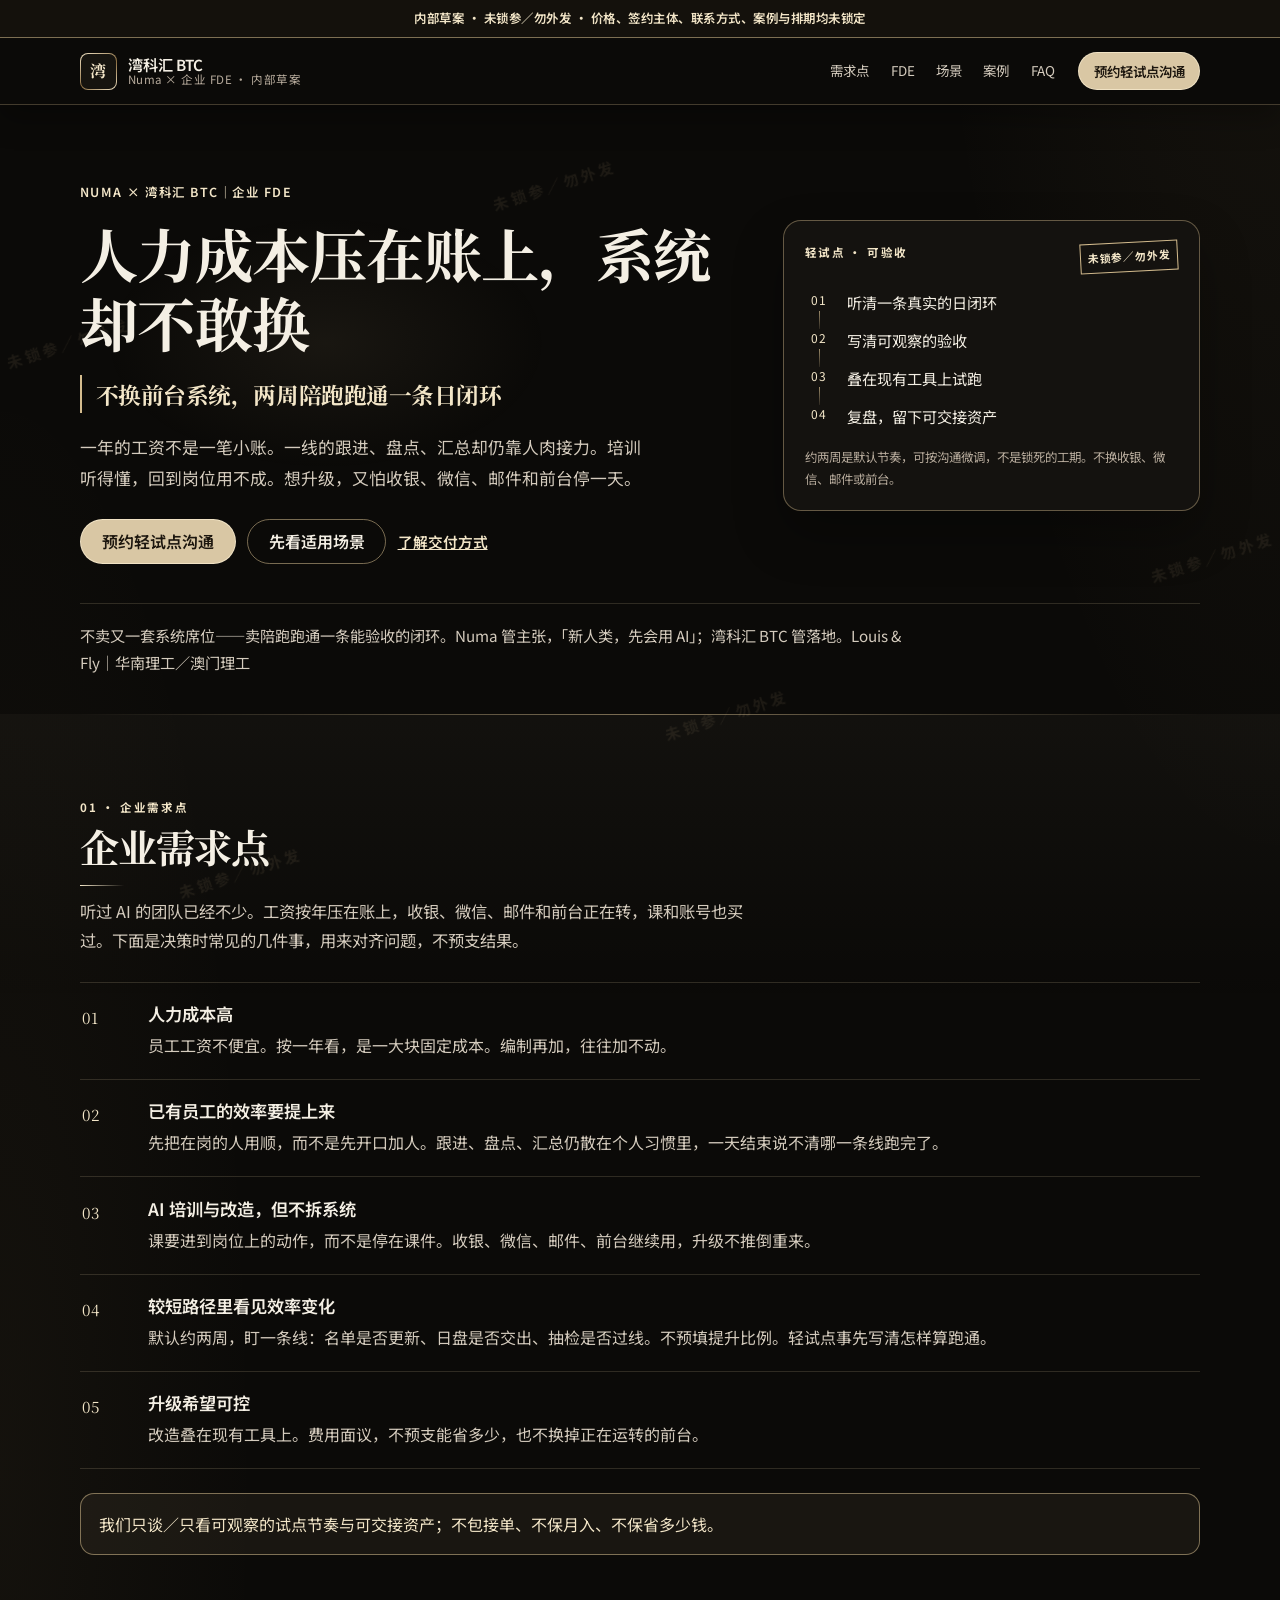
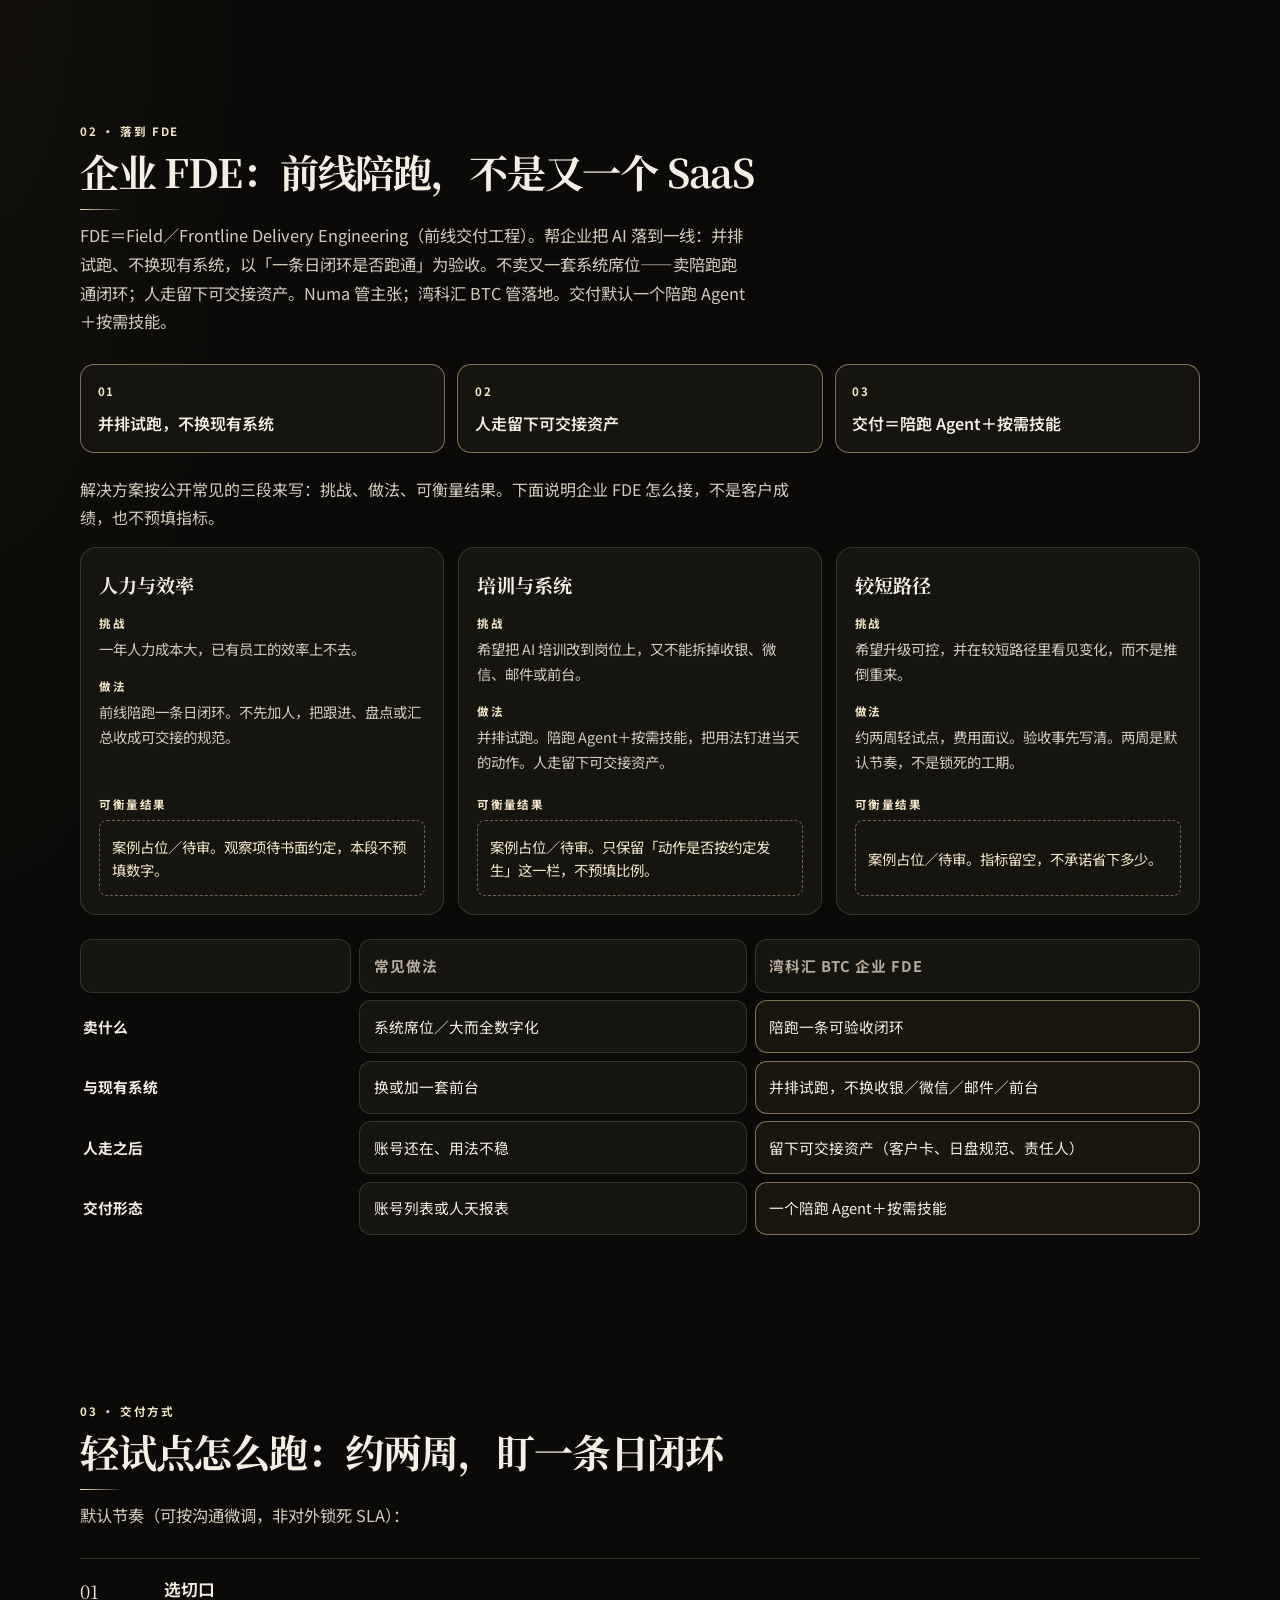
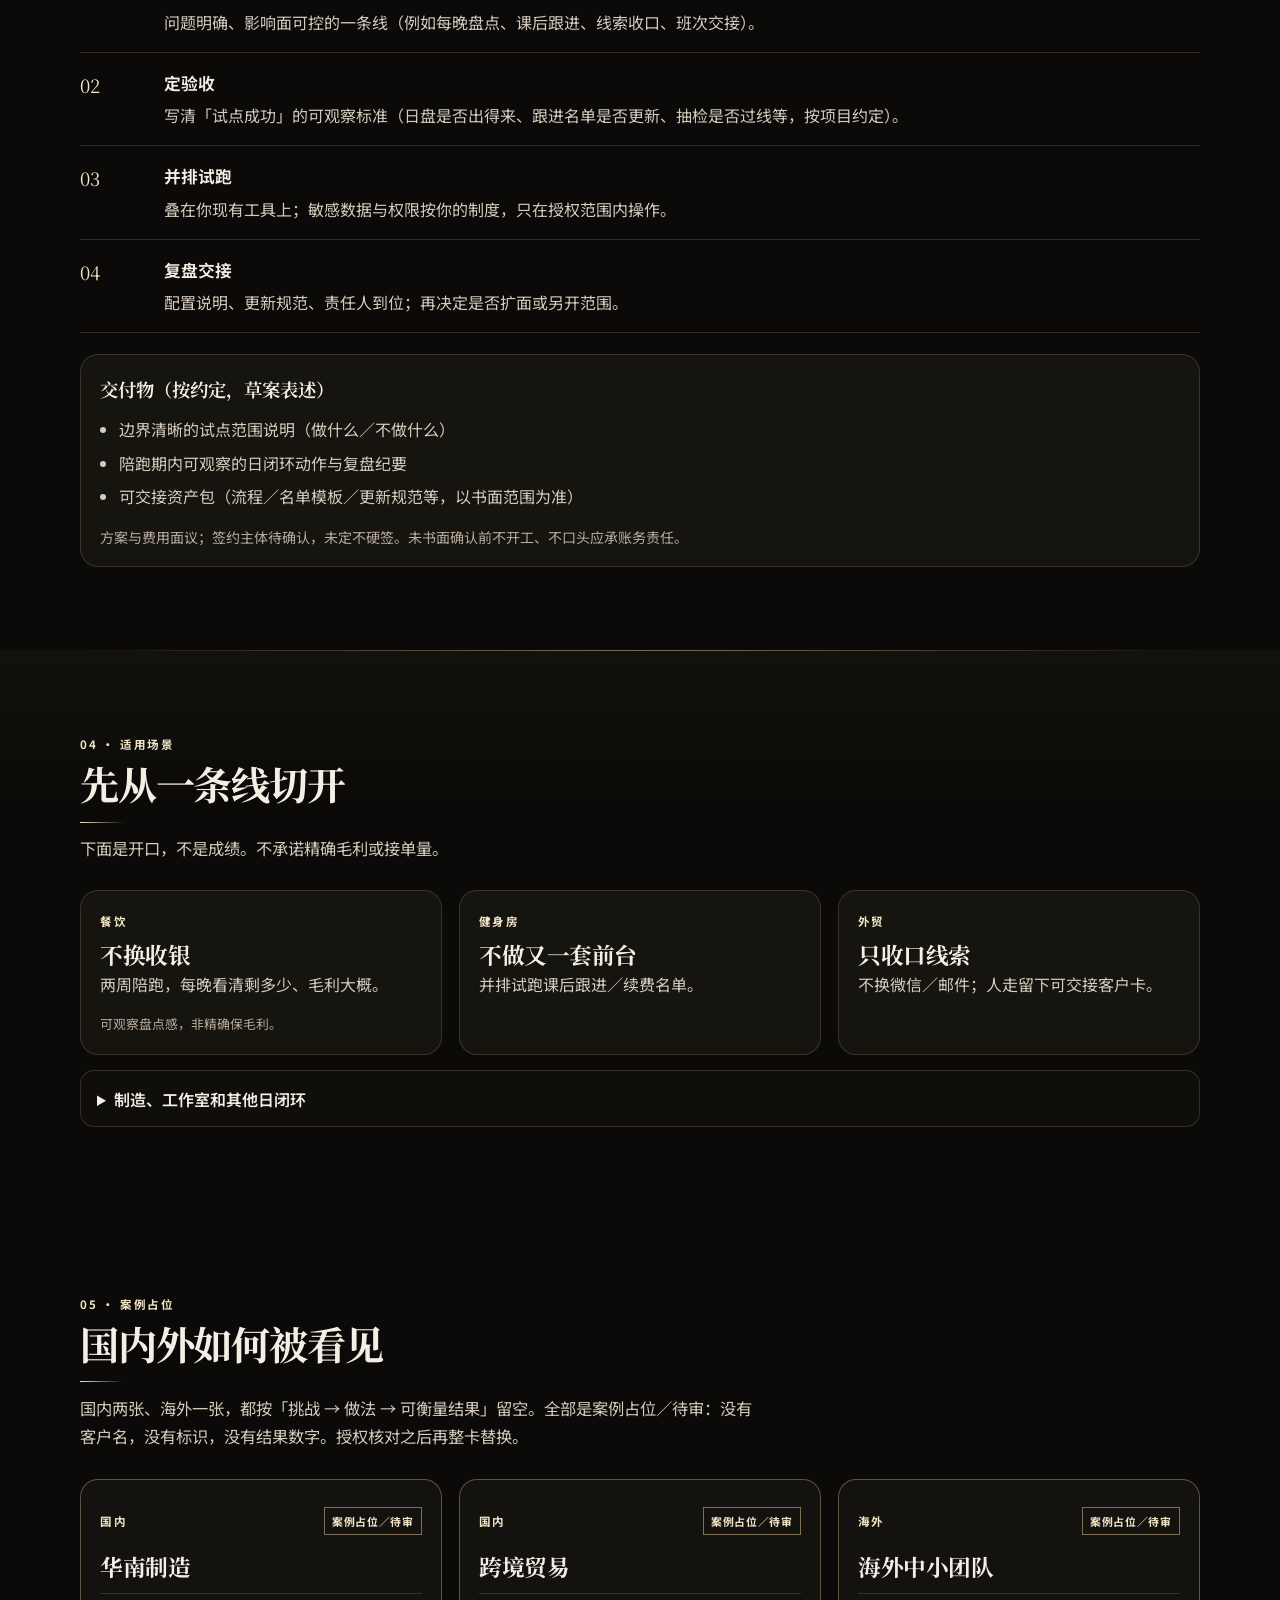
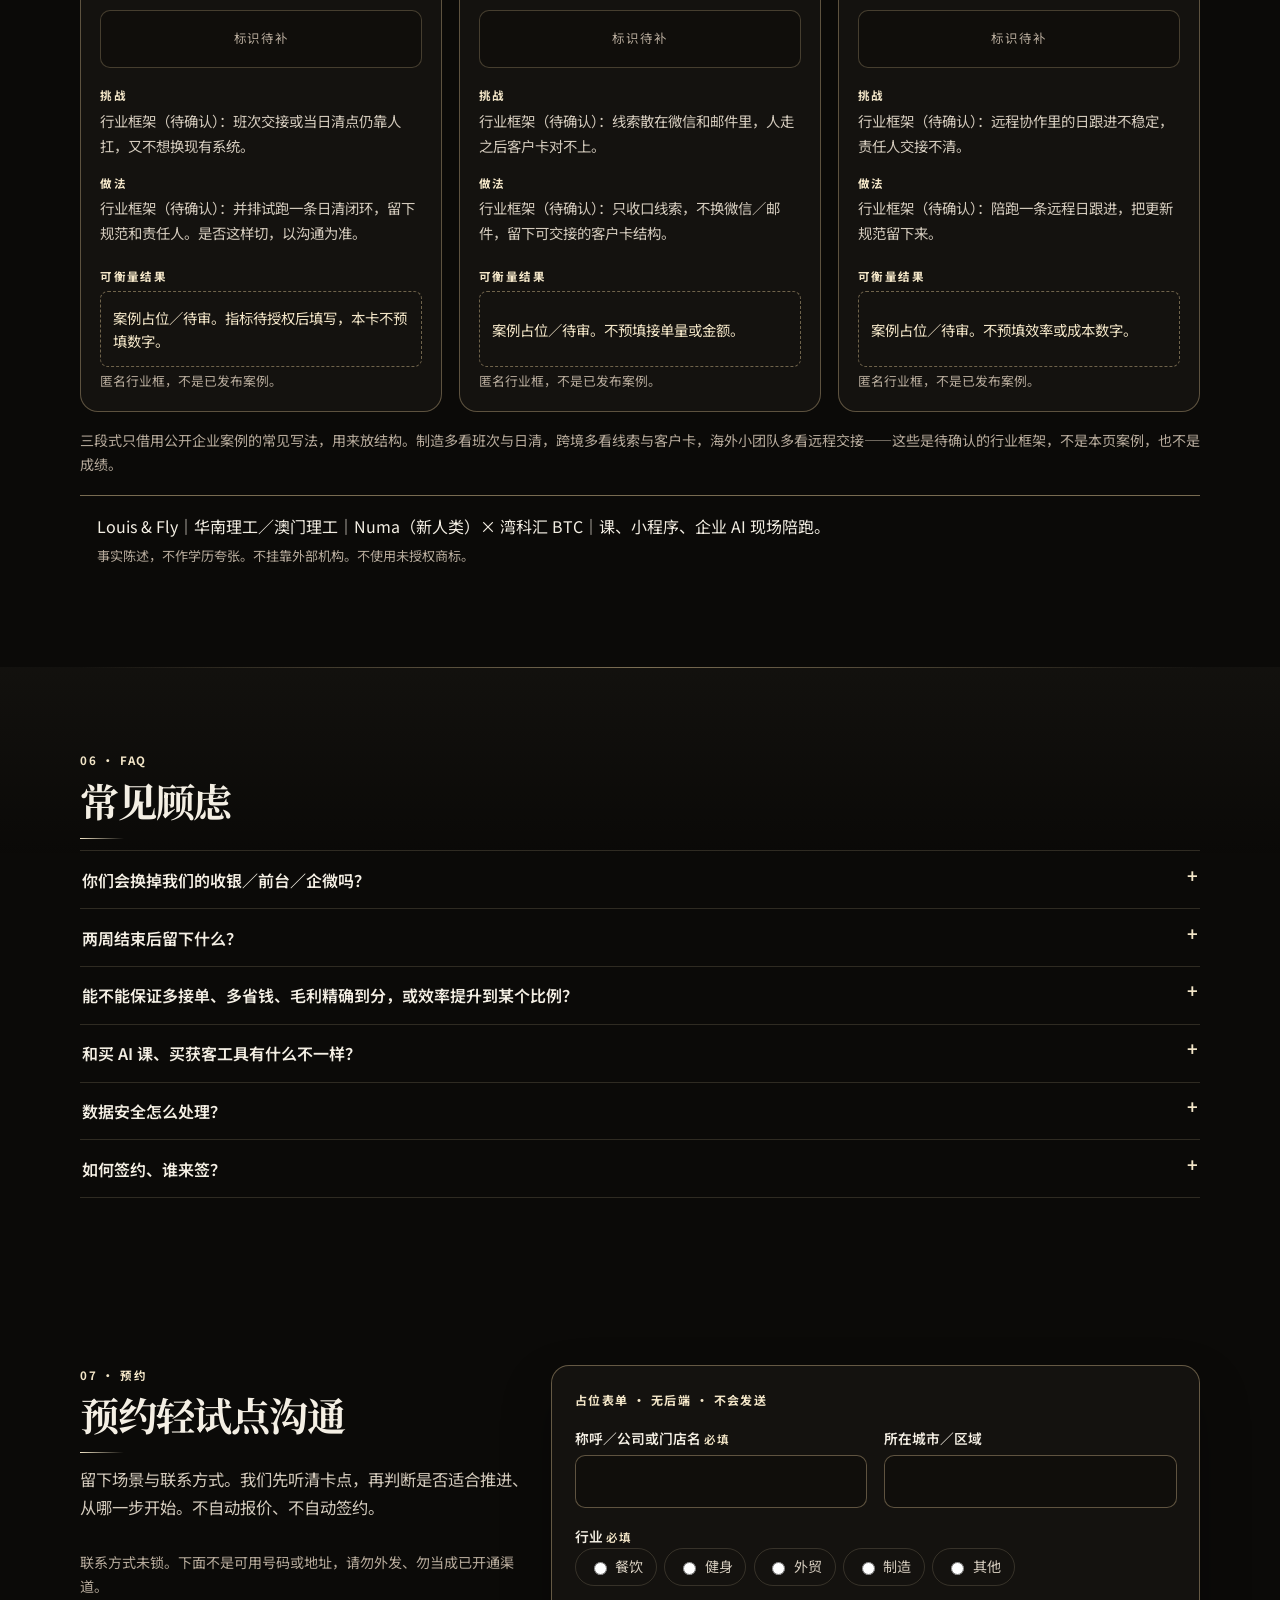
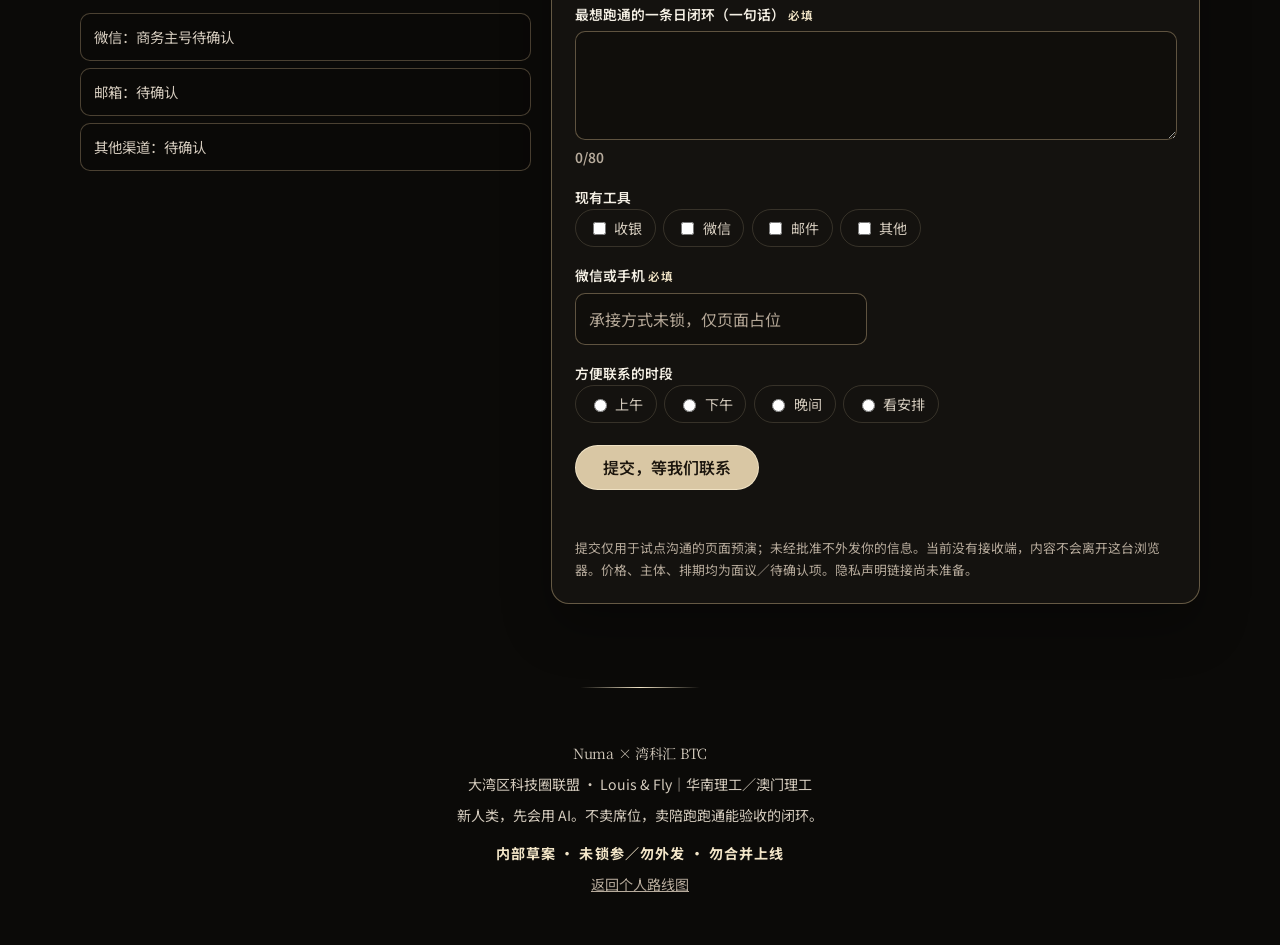
==== commit 26396262: "Quiet the FDE gold and line the hero card up with the title. Thin the watermark, drop metallic frame" ====
--- a/fde/index.html
+++ b/fde/index.html
@@ -26,8 +26,6 @@
   <div class="watermark" aria-hidden="true">
     <span>未锁参／勿外发</span><span>未锁参／勿外发</span><span>未锁参／勿外发</span>
     <span>未锁参／勿外发</span><span>未锁参／勿外发</span><span>未锁参／勿外发</span>
-    <span>未锁参／勿外发</span><span>未锁参／勿外发</span><span>未锁参／勿外发</span>
-    <span>未锁参／勿外发</span><span>未锁参／勿外发</span><span>未锁参／勿外发</span>
   </div>
 
   <div class="sticky-stack">
--- a/fde/styles.css
+++ b/fde/styles.css
@@ -75,11 +75,11 @@
   pointer-events: none;
   display: grid;
   grid-template-columns: repeat(3, 1fr);
-  gap: 7.5rem 2rem;
+  gap: 12rem 3rem;
   align-content: space-evenly;
   justify-items: center;
   transform: rotate(-18deg);
-  opacity: 0.14;
+  opacity: 0.085;
   user-select: none;
 }
 .sticky-stack,
@@ -195,12 +195,11 @@
 }
 .btn:hover { transform: translateY(-1px); }
 .btn-primary {
-  color: #1a140c;
-  background: #e0cba6;
-  border: 1px solid #f6edd9;
-  box-shadow: inset 0 1px 0 rgba(255, 252, 245, 0.65);
-}
-.btn-primary:hover { background: #ead9b8; }
+  color: #1c160e;
+  background: #d9c7a4;
+  border: 1px solid rgba(243, 230, 200, 0.9);
+}
+.btn-primary:hover { background: #e4d3b4; }
 .btn-ghost {
   color: var(--ivory);
   background: transparent;
@@ -229,7 +228,7 @@
   display: grid;
   grid-template-columns: 1.22fr 0.78fr;
   gap: clamp(1.75rem, 4vw, 3.25rem);
-  align-items: center;
+  align-items: start;
 }
 
 .eyebrow {
@@ -247,11 +246,11 @@
 }
 
 .hero h1 {
-  margin: 0 0 1.05rem;
-  font-size: clamp(2.4rem, 5.5vw, 3.9rem);
-  line-height: 1.12;
-  font-weight: 700;
-  letter-spacing: -0.03em;
+  margin: 0 0 1.15rem;
+  font-size: clamp(2.35rem, 5.2vw, 3.65rem);
+  line-height: 1.18;
+  font-weight: 700;
+  letter-spacing: -0.012em;
 }
 
 .offer {
@@ -278,17 +277,15 @@
 .text-link:hover { color: #fff; }
 
 .brief {
-  background:
-    linear-gradient(180deg, rgba(22, 20, 15, 0.96), rgba(18, 16, 13, 0.96)) padding-box,
-    linear-gradient(160deg, rgba(243, 230, 200, 0.85), rgba(141, 112, 67, 0.28) 46%, rgba(243, 230, 200, 0.72)) border-box;
-  border: 1px solid transparent;
+  margin-top: 2.35rem;
+  background: #14120f;
+  border: 1px solid rgba(212, 188, 142, 0.42);
   border-radius: var(--radius);
   box-shadow: var(--shadow);
-  padding: 1.35rem 1.25rem 1.15rem;
+  padding: 1.35rem 1.3rem 1.2rem;
   display: flex;
   flex-direction: column;
-  justify-content: space-between;
-  gap: 1rem;
+  gap: 1.05rem;
 }
 .brief-top { display: flex; justify-content: space-between; gap: 0.75rem; align-items: flex-start; }
 .brief-kicker {
@@ -306,36 +303,39 @@
   font-size: 0.68rem;
   letter-spacing: 0.08em;
   padding: 0.28rem 0.4rem;
-  transform: rotate(-6deg);
+  transform: rotate(-3deg);
 }
 .brief ol { list-style: none; margin: 0; padding: 0.15rem 0 0; display: grid; gap: 0; }
 .brief li {
   position: relative;
   display: grid;
-  grid-template-columns: 2.4rem 1fr;
-  gap: 0.75rem;
+  grid-template-columns: 1.75rem 1fr;
+  gap: 0.85rem;
   align-items: start;
-  padding: 0 0 1rem;
+  padding: 0 0 0.95rem;
   font-size: 0.95rem;
-  line-height: 1.45;
+  line-height: 1.5;
 }
 .brief li::before {
   content: "";
   position: absolute;
-  left: 0.72rem;
-  top: 1.15rem;
+  left: 0.85rem;
+  top: 1.25rem;
   bottom: 0;
   width: 1px;
-  background: linear-gradient(var(--gold), rgba(212, 188, 142, 0.15));
+  background: linear-gradient(rgba(212, 188, 142, 0.7), rgba(212, 188, 142, 0.12));
 }
 .brief li:last-child { padding-bottom: 0.15rem; }
 .brief li:last-child::before { display: none; }
 .brief .n {
+  display: block;
+  width: 1.75rem;
+  text-align: center;
   font-variant-numeric: tabular-nums;
   color: var(--gold-2);
-  font-size: 0.78rem;
-  letter-spacing: 0.08em;
-  line-height: 1.45;
+  font-size: 0.75rem;
+  letter-spacing: 0.04em;
+  line-height: 1.5;
 }
 .brief-note { margin: 0; font-size: 0.78rem; color: var(--muted); }
 
@@ -603,7 +603,8 @@
 .scene-grid, .case-grid {
   display: grid;
   grid-template-columns: repeat(3, 1fr);
-  gap: 0.85rem;
+  gap: 1.05rem;
+  align-items: stretch;
 }
 .scene, .case {
   border-radius: var(--radius);
@@ -650,10 +651,8 @@
 .case {
   display: flex;
   flex-direction: column;
-  background:
-    linear-gradient(180deg, rgba(22, 20, 15, 0.94), rgba(14, 13, 11, 0.94)) padding-box,
-    linear-gradient(165deg, rgba(243, 230, 200, 0.72), rgba(141, 112, 67, 0.22) 48%, rgba(243, 230, 200, 0.55)) border-box;
-  border: 1px solid transparent;
+  background: #14120f;
+  border: 1px solid rgba(212, 188, 142, 0.38);
 }
 .case-top { display: flex; justify-content: space-between; gap: 0.75rem; align-items: center; }
 .seal {
@@ -687,12 +686,15 @@
 }
 .case dd { margin: 0.15rem 0 0; color: var(--ivory-dim); font-size: 0.9rem; }
 .beat dd.outcome-slot {
-  margin-top: 0.4rem;
-  border: 1px dashed rgba(212, 188, 142, 0.55);
+  margin-top: 0.35rem;
+  min-height: 4.75rem;
+  display: flex;
+  align-items: center;
+  border: 1px dashed rgba(212, 188, 142, 0.48);
   border-radius: 8px;
-  padding: 0.6rem 0.7rem;
-  color: var(--gold-2);
-  background: rgba(212, 188, 142, 0.04);
+  padding: 0.65rem 0.75rem;
+  color: var(--gold-2);
+  background: transparent;
   line-height: 1.6;
 }
 .case-note { margin: 0.15rem 0 0; font-size: 0.8rem; color: var(--muted); }
@@ -735,21 +737,20 @@
 }
 .placeholder-list { margin: 0.85rem 0 0; padding: 0; list-style: none; display: grid; gap: 0.45rem; }
 .placeholder-list li {
-  border: 1px solid var(--line-gold);
+  border: 1px solid rgba(212, 188, 142, 0.32);
   border-radius: 10px;
-  padding: 0.55rem 0.75rem;
+  padding: 0.65rem 0.8rem;
   font-size: 0.9rem;
-  color: var(--gold-2);
+  color: var(--ivory-dim);
+  background: rgba(11, 10, 8, 0.28);
 }
 
 .form-card {
   border-radius: var(--radius);
   box-shadow: var(--shadow);
-  padding: 1.4rem 1.35rem 1.25rem;
-  background:
-    linear-gradient(var(--panel), var(--panel)) padding-box,
-    linear-gradient(160deg, rgba(243, 230, 200, 0.7), rgba(141, 112, 67, 0.2) 50%, rgba(243, 230, 200, 0.55)) border-box;
-  border: 1px solid transparent;
+  padding: 1.45rem 1.4rem 1.3rem;
+  background: #14120f;
+  border: 1px solid rgba(212, 188, 142, 0.42);
 }
 .form-flag {
   margin: 0 0 1rem;
@@ -784,7 +785,7 @@
   padding: 0.7rem 0.8rem;
   min-height: 2.85rem;
 }
-textarea { resize: vertical; min-height: 6.25rem; }
+textarea { resize: vertical; min-height: 5.4rem; }
 input::placeholder { color: #b3a696; }
 input[type="text"]:focus, textarea:focus { border-color: var(--gold-2); }
 [aria-invalid="true"] { border-color: var(--danger) !important; }
@@ -892,6 +893,7 @@
     letter-spacing: 0.08em;
     color: var(--gold-2);
   }
+  .brief { margin-top: 0; }
   .topbar-inner { flex-wrap: wrap; padding-block: 0.55rem; }
   .nav { order: 3; width: 100%; margin-left: 0; }
   .btn-sm { margin-left: auto; }
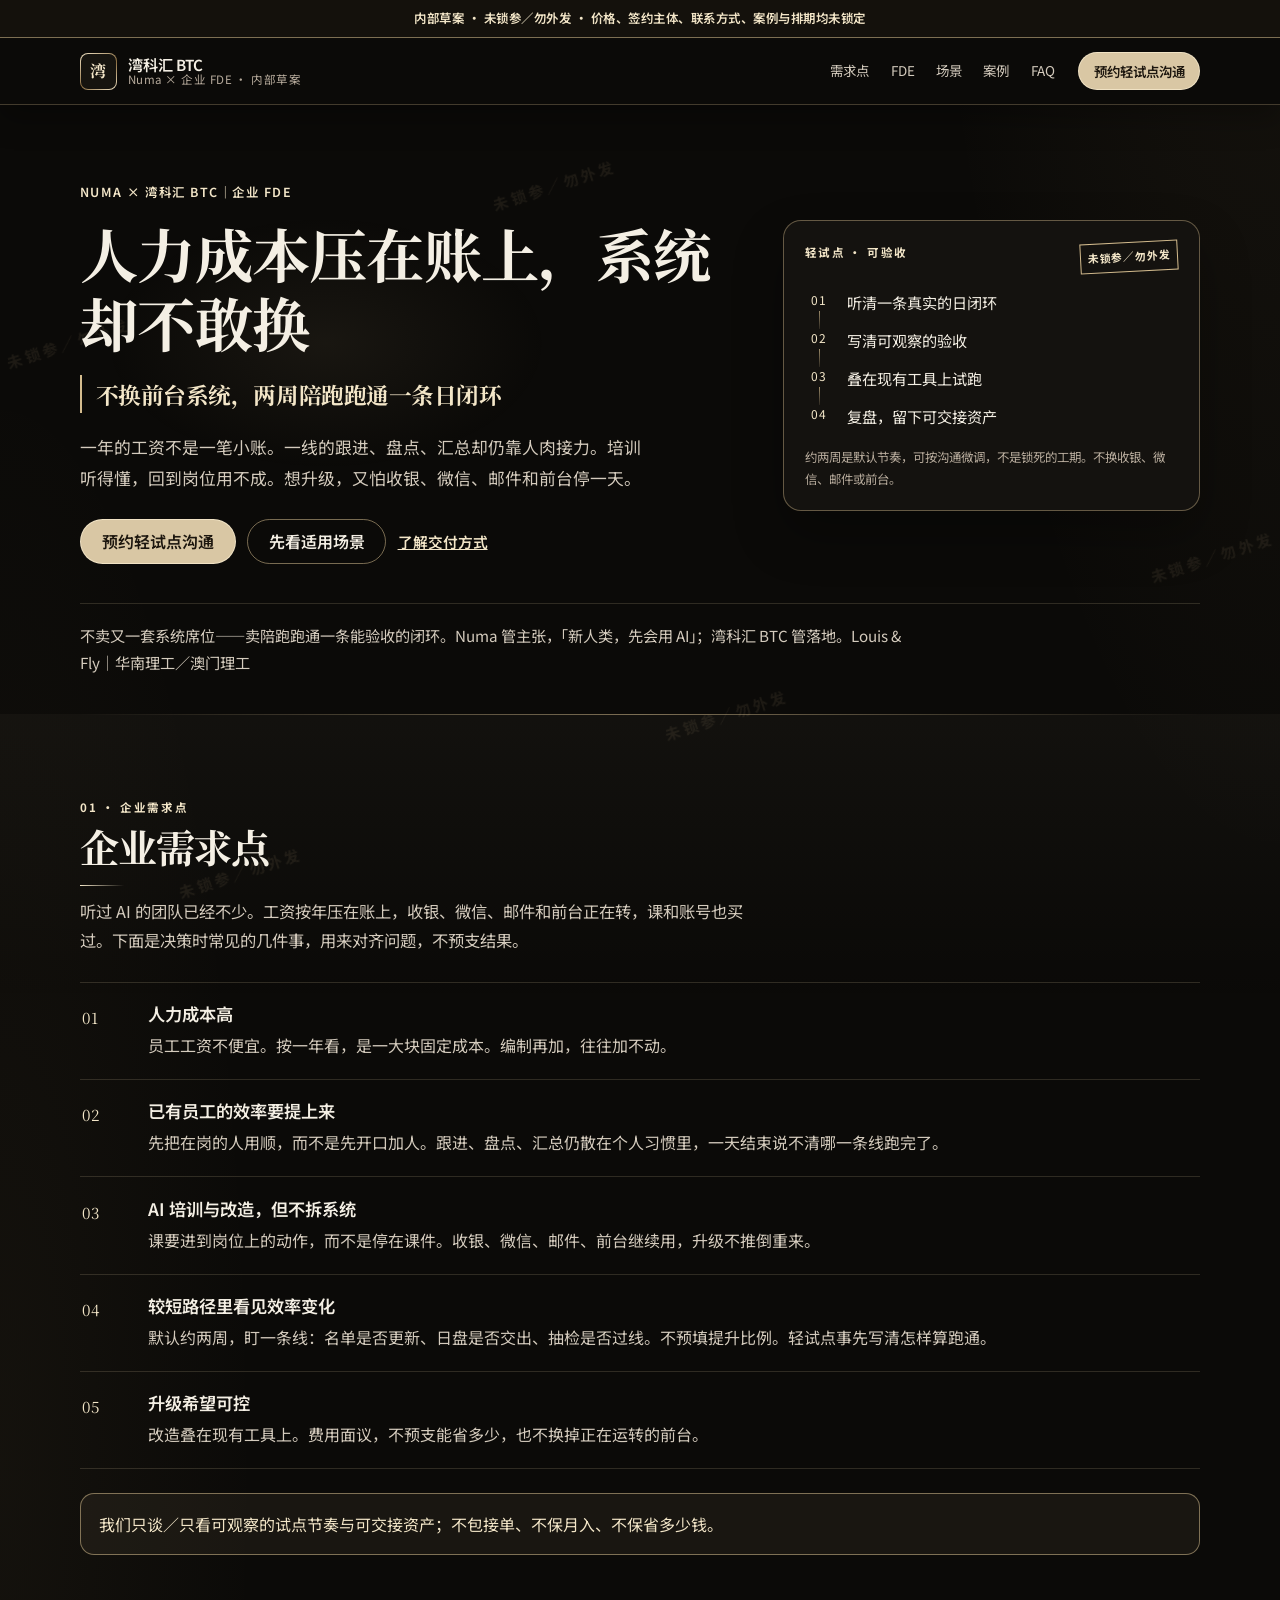
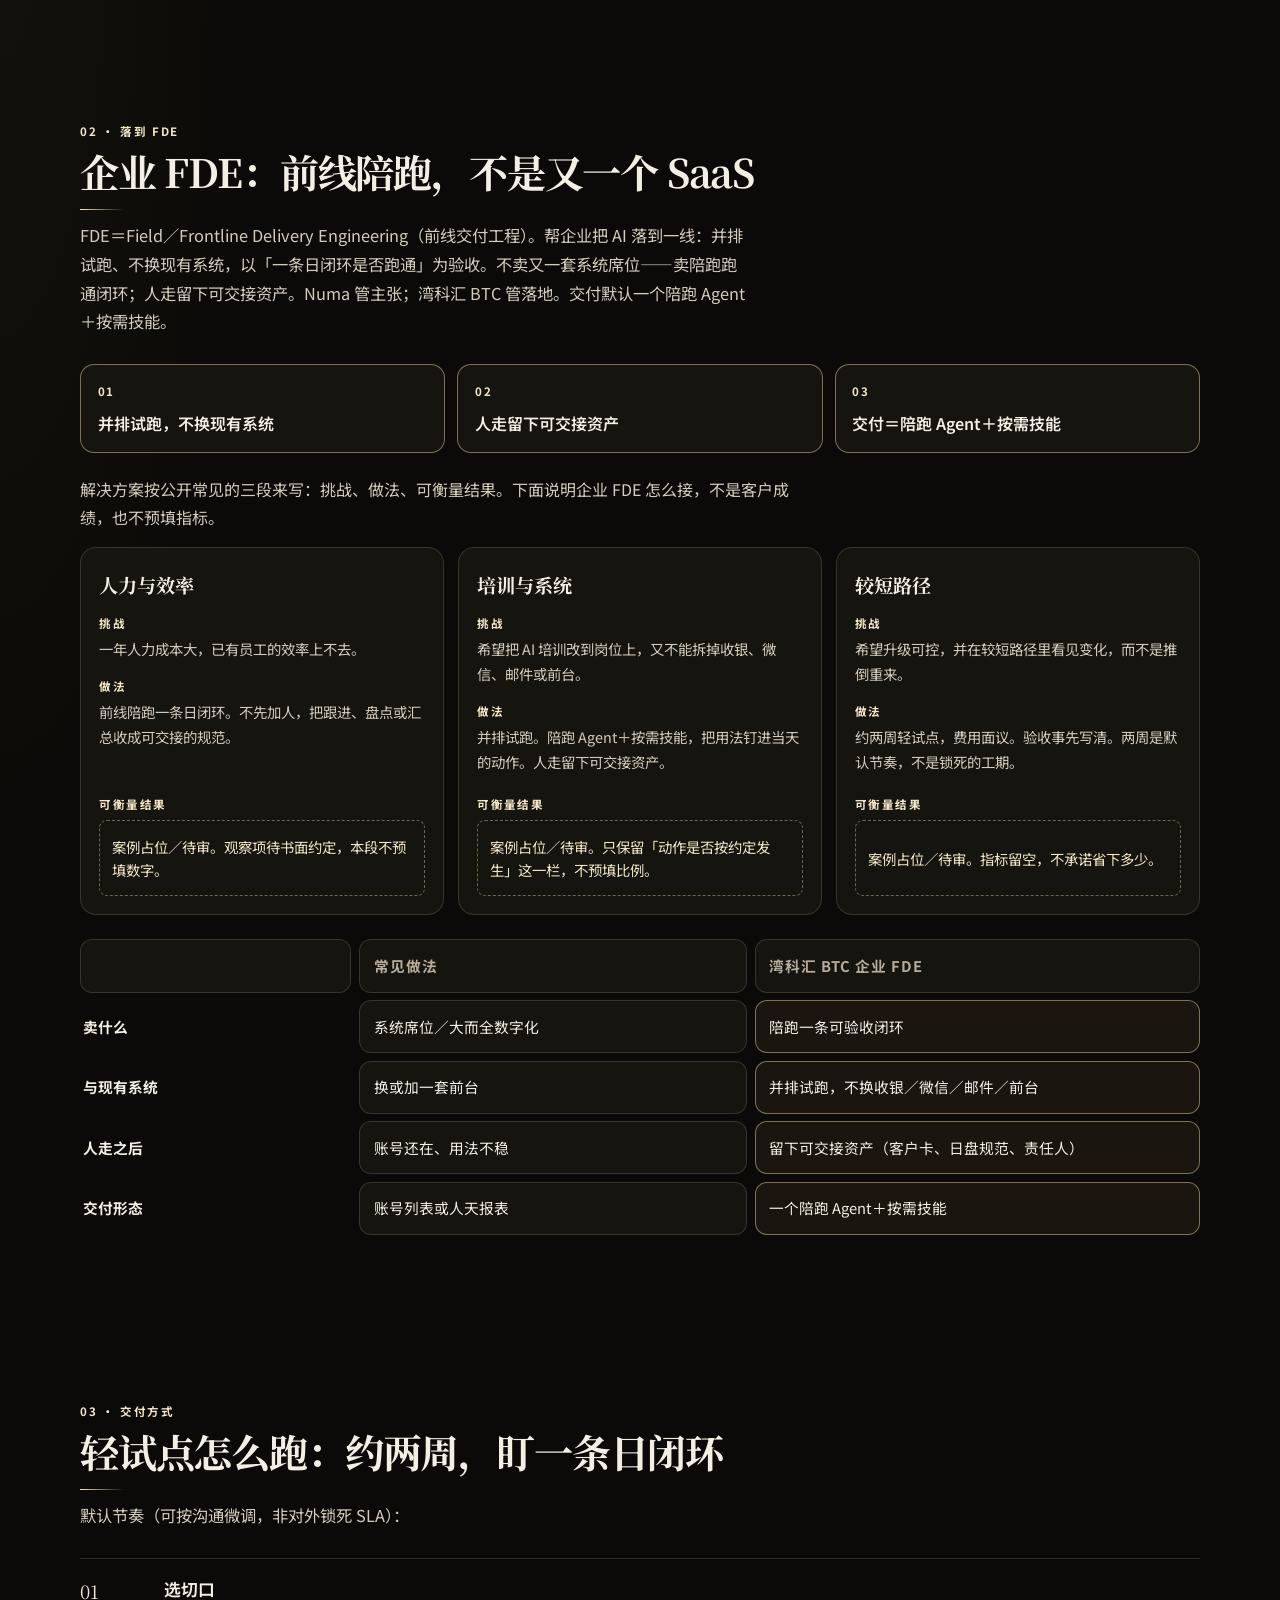
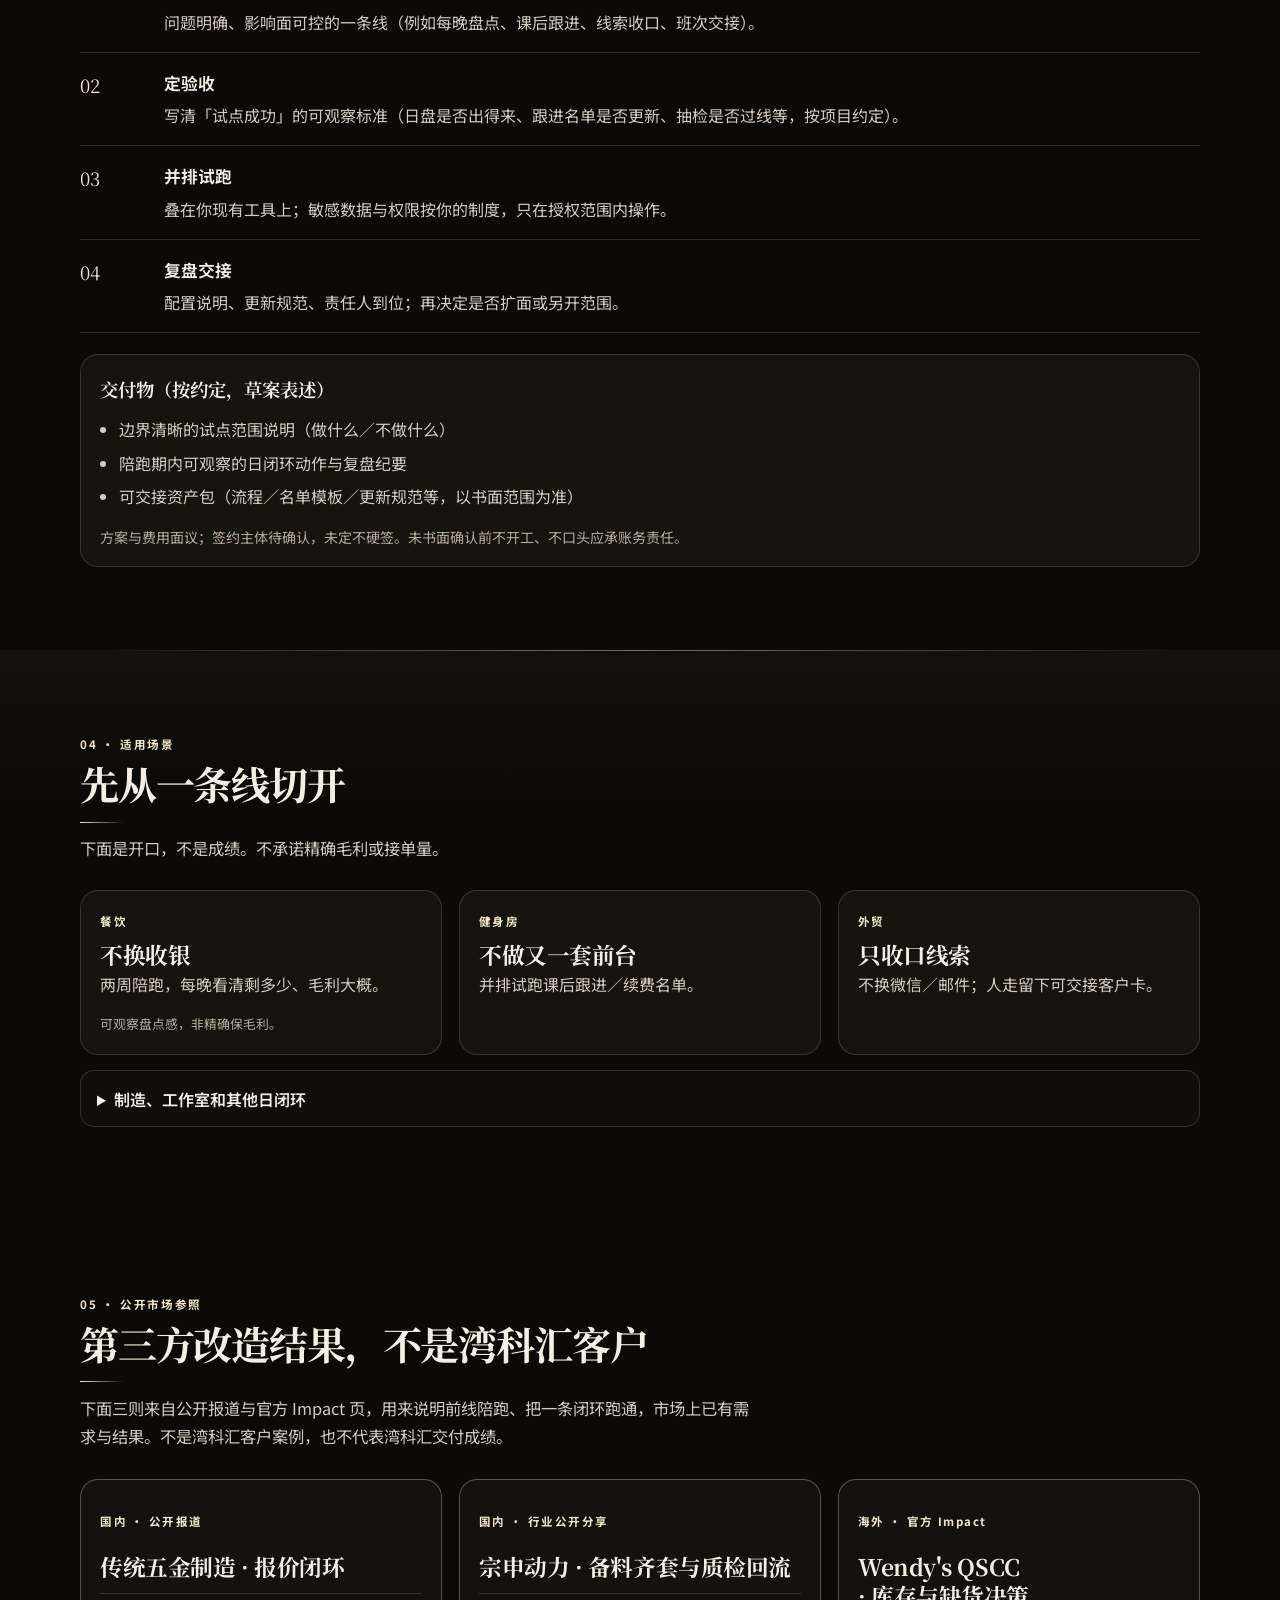
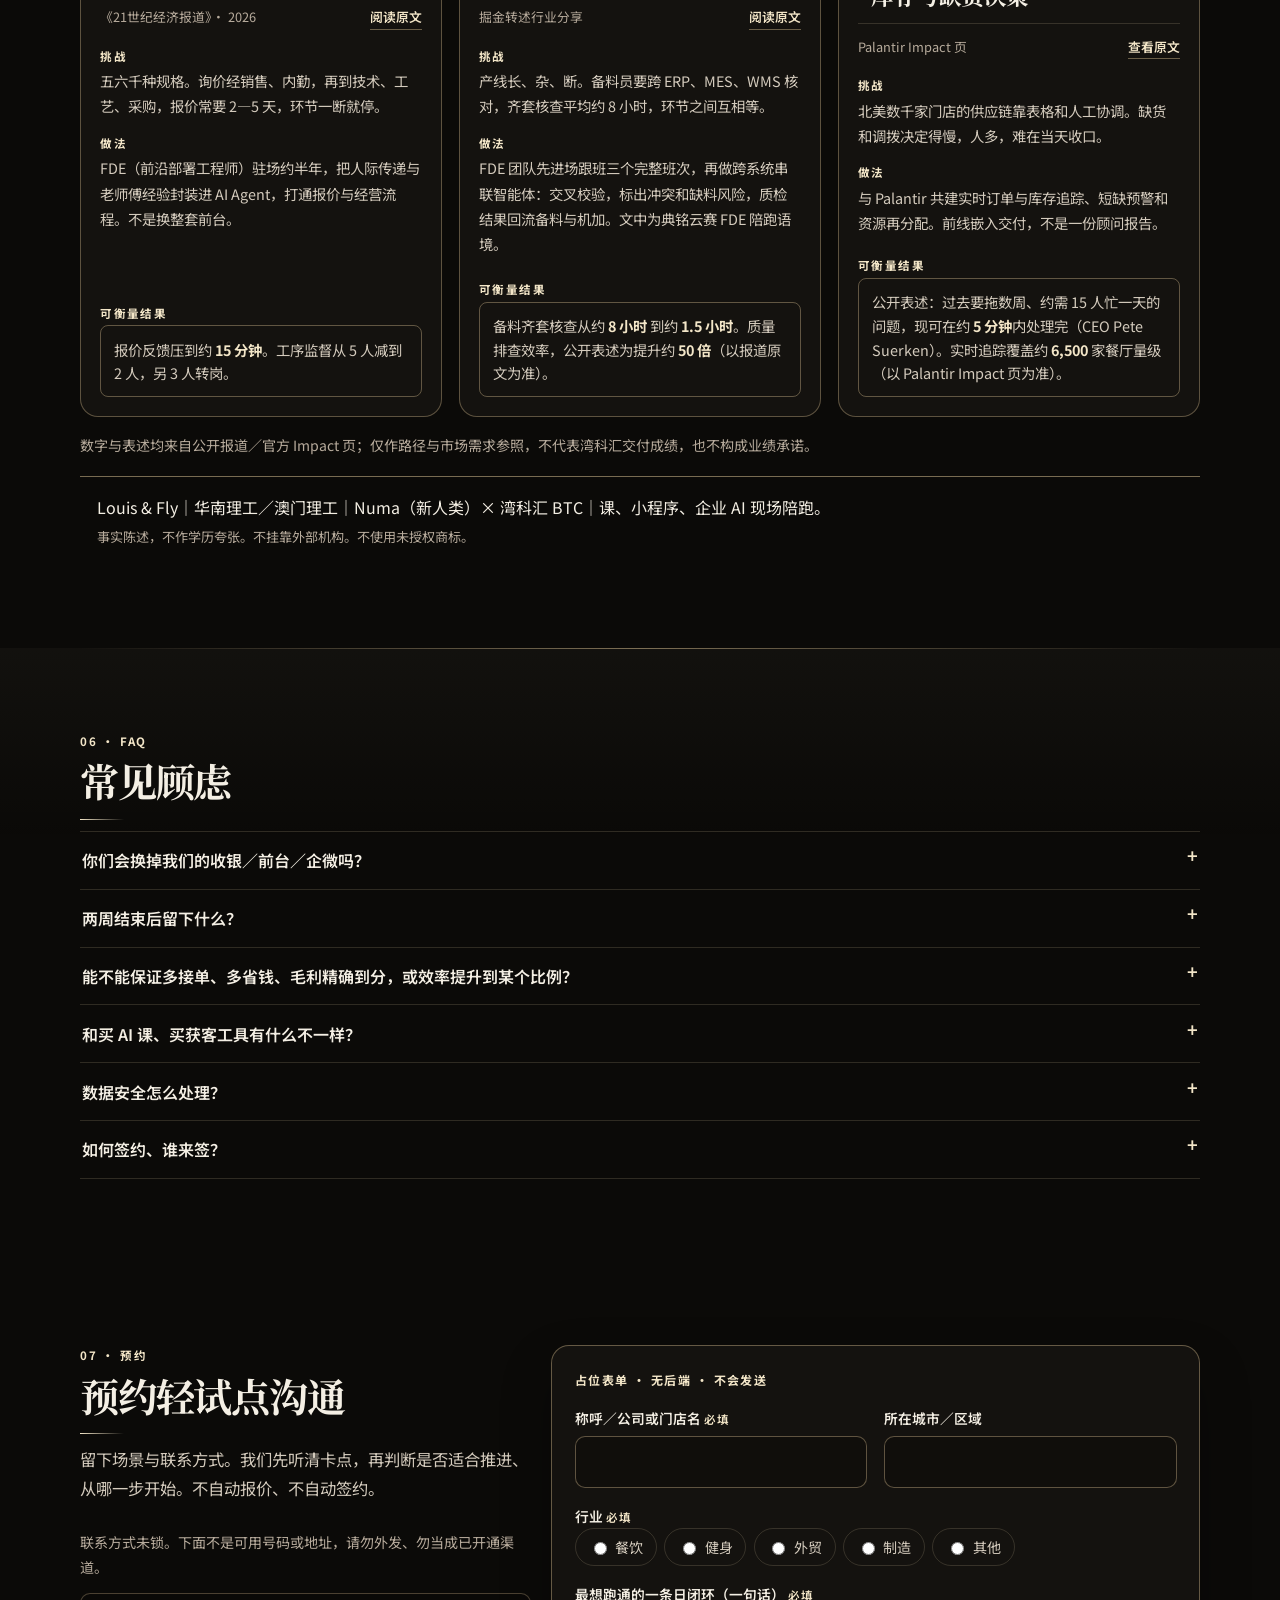
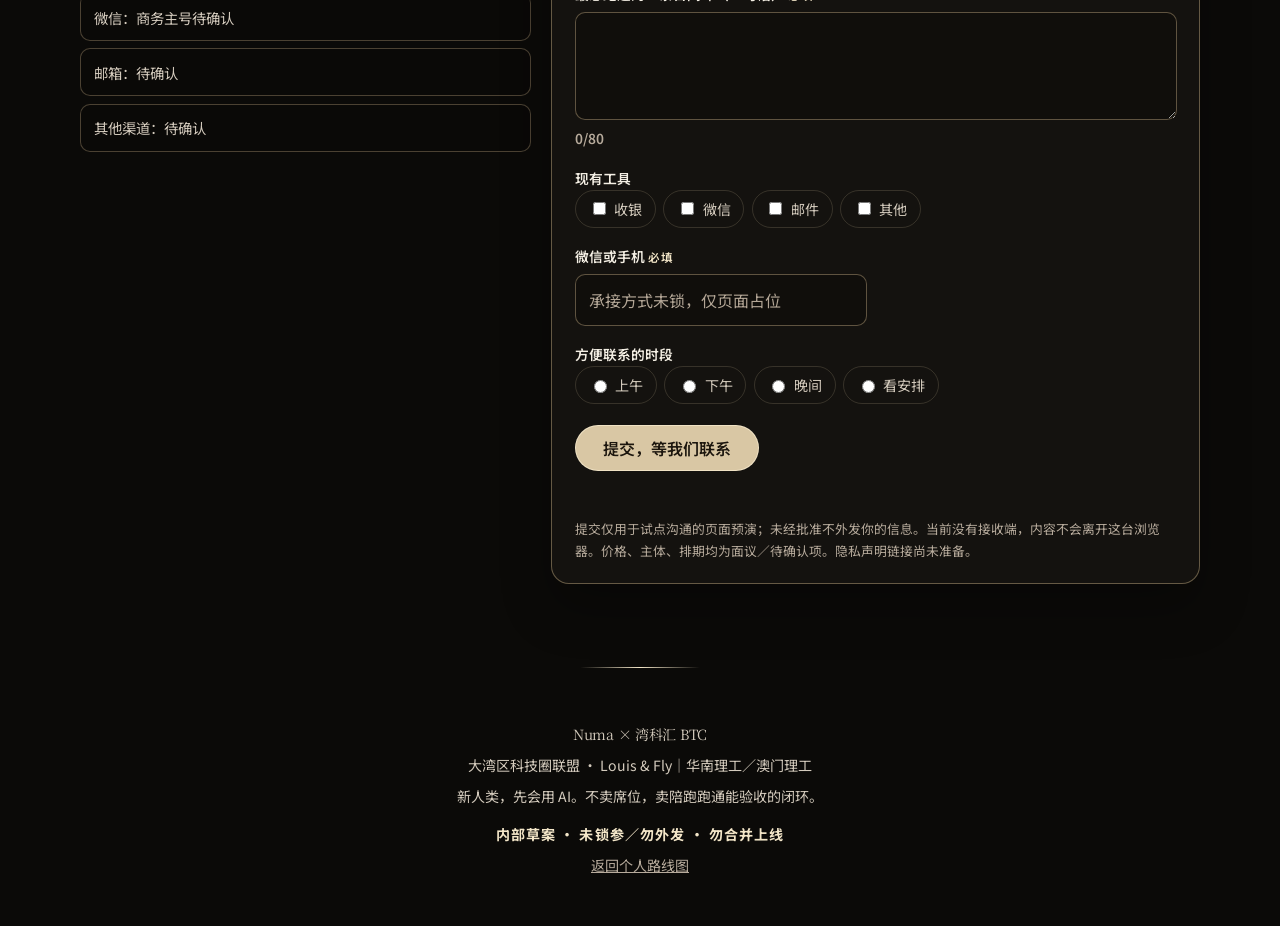
==== commit 2084758b: "Show public FDE results as market references, not client cases. Replace the empty case slots with th" ====
--- a/fde/index.html
+++ b/fde/index.html
@@ -327,82 +327,85 @@
     <section class="section" aria-labelledby="cases-title">
       <div class="wrap">
         <div class="section-head" id="cases">
-          <p class="kicker">05 · 案例占位</p>
-          <h2 id="cases-title">国内外如何被看见</h2>
-        </div>
-        <p class="lede">国内两张、海外一张，都按「挑战 → 做法 → 可衡量结果」留空。全部是案例占位／待审：没有客户名，没有标识，没有结果数字。授权核对之后再整卡替换。</p>
+          <p class="kicker">05 · 公开市场参照</p>
+          <h2 id="cases-title">第三方改造结果，不是湾科汇客户</h2>
+        </div>
+        <p class="lede">下面三则来自公开报道与官方 Impact 页，用来说明前线陪跑、把一条闭环跑通，市场上已有需求与结果。不是湾科汇客户案例，也不代表湾科汇交付成绩。</p>
         <div class="case-grid">
-          <article class="case" aria-label="国内案例占位：华南制造，待审">
+          <article class="case" aria-label="国内公开报道：传统五金制造报价闭环">
             <div class="case-top">
-              <p class="case-kicker">国内</p>
-              <span class="seal">案例占位／待审</span>
-            </div>
-            <h3>华南制造</h3>
-            <div class="logo-slot">标识待补</div>
+              <p class="case-kicker">国内 · 公开报道</p>
+            </div>
+            <h3>传统五金制造 · 报价闭环</h3>
+            <p class="case-source">
+              <span>《21世纪经济报道》· 2026</span>
+              <a href="https://www.21jingji.com/article/20261029/herald/1d3fa32469983b0ff63544ee89d44c6c.html" target="_blank" rel="noopener noreferrer">阅读原文</a>
+            </p>
             <dl>
               <div class="beat">
                 <dt>挑战</dt>
-                <dd>行业框架（待确认）：班次交接或当日清点仍靠人扛，又不想换现有系统。</dd>
+                <dd>五六千种规格。询价经销售、内勤，再到技术、工艺、采购，报价常要 2—5 天，环节一断就停。</dd>
               </div>
               <div class="beat">
                 <dt>做法</dt>
-                <dd>行业框架（待确认）：并排试跑一条日清闭环，留下规范和责任人。是否这样切，以沟通为准。</dd>
+                <dd>FDE（前沿部署工程师）驻场约半年，把人际传递与老师傅经验封装进 AI Agent，打通报价与经营流程。不是换整套前台。</dd>
               </div>
               <div class="beat">
                 <dt>可衡量结果</dt>
-                <dd class="outcome-slot">案例占位／待审。指标待授权后填写，本卡不预填数字。</dd>
+                <dd class="outcome-fact">报价反馈压到约 <strong>15 分钟</strong>。工序监督从 5 人减到 2 人，另 3 人转岗。</dd>
               </div>
             </dl>
-            <p class="case-note">匿名行业框，不是已发布案例。</p>
-          </article>
-          <article class="case" aria-label="国内案例占位：跨境贸易，待审">
+          </article>
+          <article class="case" aria-label="国内行业公开分享：宗申动力备料与质检">
             <div class="case-top">
-              <p class="case-kicker">国内</p>
-              <span class="seal">案例占位／待审</span>
-            </div>
-            <h3>跨境贸易</h3>
-            <div class="logo-slot">标识待补</div>
+              <p class="case-kicker">国内 · 行业公开分享</p>
+            </div>
+            <h3>宗申动力 · 备料齐套与质检回流</h3>
+            <p class="case-source">
+              <span>掘金转述行业分享</span>
+              <a href="https://juejin.cn/post/7690197651807715382" target="_blank" rel="noopener noreferrer">阅读原文</a>
+            </p>
             <dl>
               <div class="beat">
                 <dt>挑战</dt>
-                <dd>行业框架（待确认）：线索散在微信和邮件里，人走之后客户卡对不上。</dd>
+                <dd>产线长、杂、断。备料员要跨 ERP、MES、WMS 核对，齐套核查平均约 8 小时，环节之间互相等。</dd>
               </div>
               <div class="beat">
                 <dt>做法</dt>
-                <dd>行业框架（待确认）：只收口线索，不换微信／邮件，留下可交接的客户卡结构。</dd>
+                <dd>FDE 团队先进场跟班三个完整班次，再做跨系统串联智能体：交叉校验，标出冲突和缺料风险，质检结果回流备料与机加。文中为典铭云赛 FDE 陪跑语境。</dd>
               </div>
               <div class="beat">
                 <dt>可衡量结果</dt>
-                <dd class="outcome-slot">案例占位／待审。不预填接单量或金额。</dd>
+                <dd class="outcome-fact">备料齐套核查从约 <strong>8 小时</strong> 到约 <strong>1.5 小时</strong>。质量排查效率，公开表述为提升约 <strong>50 倍</strong>（以报道原文为准）。</dd>
               </div>
             </dl>
-            <p class="case-note">匿名行业框，不是已发布案例。</p>
-          </article>
-          <article class="case" aria-label="海外案例占位：中小团队，待审">
+          </article>
+          <article class="case" aria-label="海外官方 Impact：Wendy's QSCC 与 Palantir">
             <div class="case-top">
-              <p class="case-kicker">海外</p>
-              <span class="seal">案例占位／待审</span>
-            </div>
-            <h3>海外中小团队</h3>
-            <div class="logo-slot">标识待补</div>
+              <p class="case-kicker">海外 · 官方 Impact</p>
+            </div>
+            <h3>Wendy's QSCC · 库存与缺货决策</h3>
+            <p class="case-source">
+              <span>Palantir Impact 页</span>
+              <a href="https://www.palantir.com/impact/" target="_blank" rel="noopener noreferrer">查看原文</a>
+            </p>
             <dl>
               <div class="beat">
                 <dt>挑战</dt>
-                <dd>行业框架（待确认）：远程协作里的日跟进不稳定，责任人交接不清。</dd>
+                <dd>北美数千家门店的供应链靠表格和人工协调。缺货和调拨决定得慢，人多，难在当天收口。</dd>
               </div>
               <div class="beat">
                 <dt>做法</dt>
-                <dd>行业框架（待确认）：陪跑一条远程日跟进，把更新规范留下来。</dd>
+                <dd>与 Palantir 共建实时订单与库存追踪、短缺预警和资源再分配。前线嵌入交付，不是一份顾问报告。</dd>
               </div>
               <div class="beat">
                 <dt>可衡量结果</dt>
-                <dd class="outcome-slot">案例占位／待审。不预填效率或成本数字。</dd>
+                <dd class="outcome-fact">公开表述：过去要拖数周、约需 15 人忙一天的问题，现可在约 <strong>5 分钟</strong>内处理完（CEO Pete Suerken）。实时追踪覆盖约 <strong>6,500</strong> 家餐厅量级（以 Palantir Impact 页为准）。</dd>
               </div>
             </dl>
-            <p class="case-note">匿名行业框，不是已发布案例。</p>
-          </article>
-        </div>
-        <p class="pattern-note">三段式只借用公开企业案例的常见写法，用来放结构。制造多看班次与日清，跨境多看线索与客户卡，海外小团队多看远程交接——这些是待确认的行业框架，不是本页案例，也不是成绩。</p>
+          </article>
+        </div>
+        <p class="pattern-note">数字与表述均来自公开报道／官方 Impact 页；仅作路径与市场需求参照，不代表湾科汇交付成绩，也不构成业绩承诺。</p>
         <div class="team-bar">
           <p>Louis &amp; Fly｜华南理工／澳门理工｜Numa（新人类）× 湾科汇 BTC｜课、小程序、企业 AI 现场陪跑。</p>
           <span>事实陈述，不作学历夸张。不挂靠外部机构。不使用未授权商标。</span>
--- a/fde/styles.css
+++ b/fde/styles.css
@@ -634,6 +634,7 @@
 .case h3 {
   padding-bottom: 0.75rem;
   border-bottom: 1px solid var(--line);
+  text-wrap: balance;
 }
 .scene p { margin: 0; color: var(--ivory-dim); }
 .scene .micro { margin-top: auto; padding-top: 0.95rem; font-size: 0.8rem; color: var(--muted); }
@@ -696,6 +697,35 @@
   color: var(--gold-2);
   background: transparent;
   line-height: 1.6;
+}
+.case-source {
+  margin: 0.75rem 0 1rem;
+  display: flex;
+  flex-wrap: wrap;
+  justify-content: space-between;
+  align-items: baseline;
+  gap: 0.35rem 0.75rem;
+  font-size: 0.8rem;
+  color: var(--muted);
+}
+.case-source a {
+  color: var(--gold-2);
+  font-weight: 600;
+  text-decoration: none;
+  border-bottom: 1px solid rgba(212, 188, 142, 0.45);
+}
+.case-source a:hover { color: #fff; }
+.outcome-fact {
+  margin-top: 0.35rem;
+  border: 1px solid rgba(212, 188, 142, 0.4);
+  border-radius: 8px;
+  padding: 0.7rem 0.8rem;
+  color: var(--ivory);
+  line-height: 1.65;
+}
+.outcome-fact strong {
+  color: var(--gold-2);
+  font-weight: 700;
 }
 .case-note { margin: 0.15rem 0 0; font-size: 0.8rem; color: var(--muted); }
 
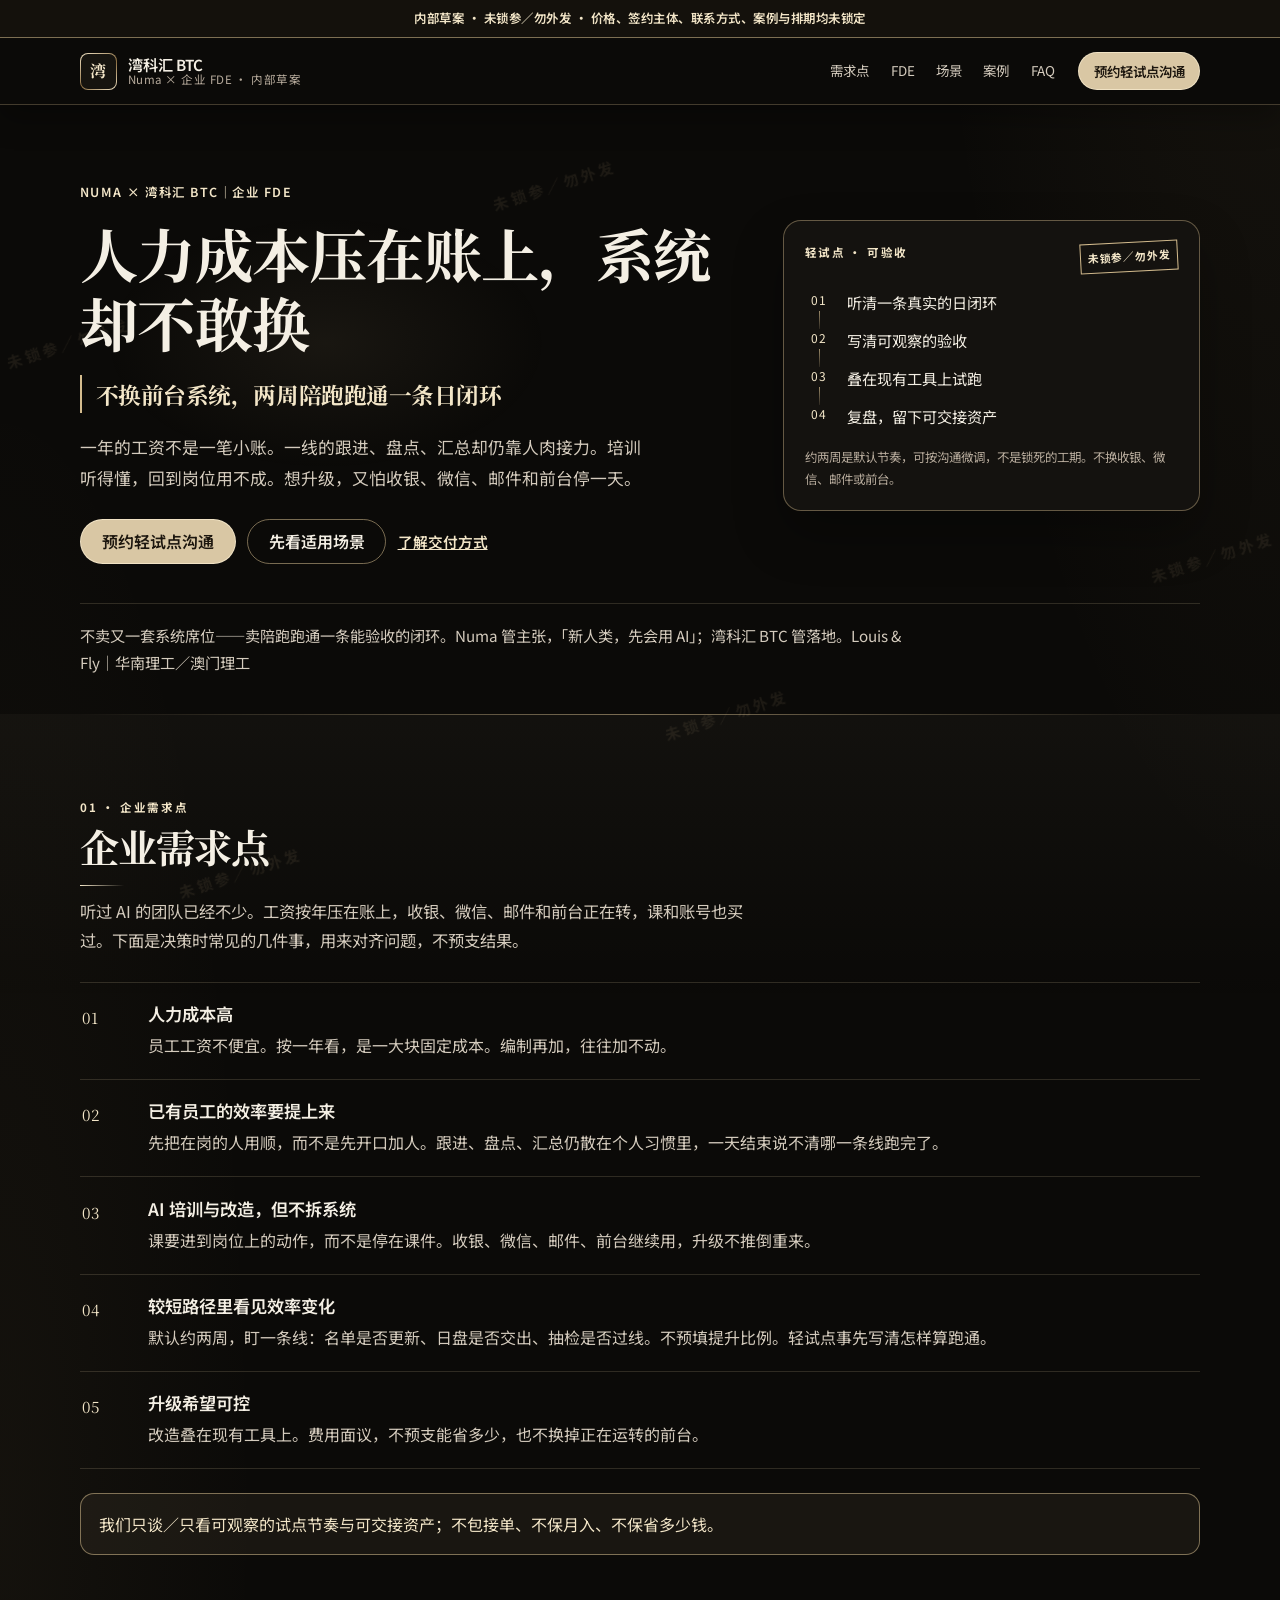
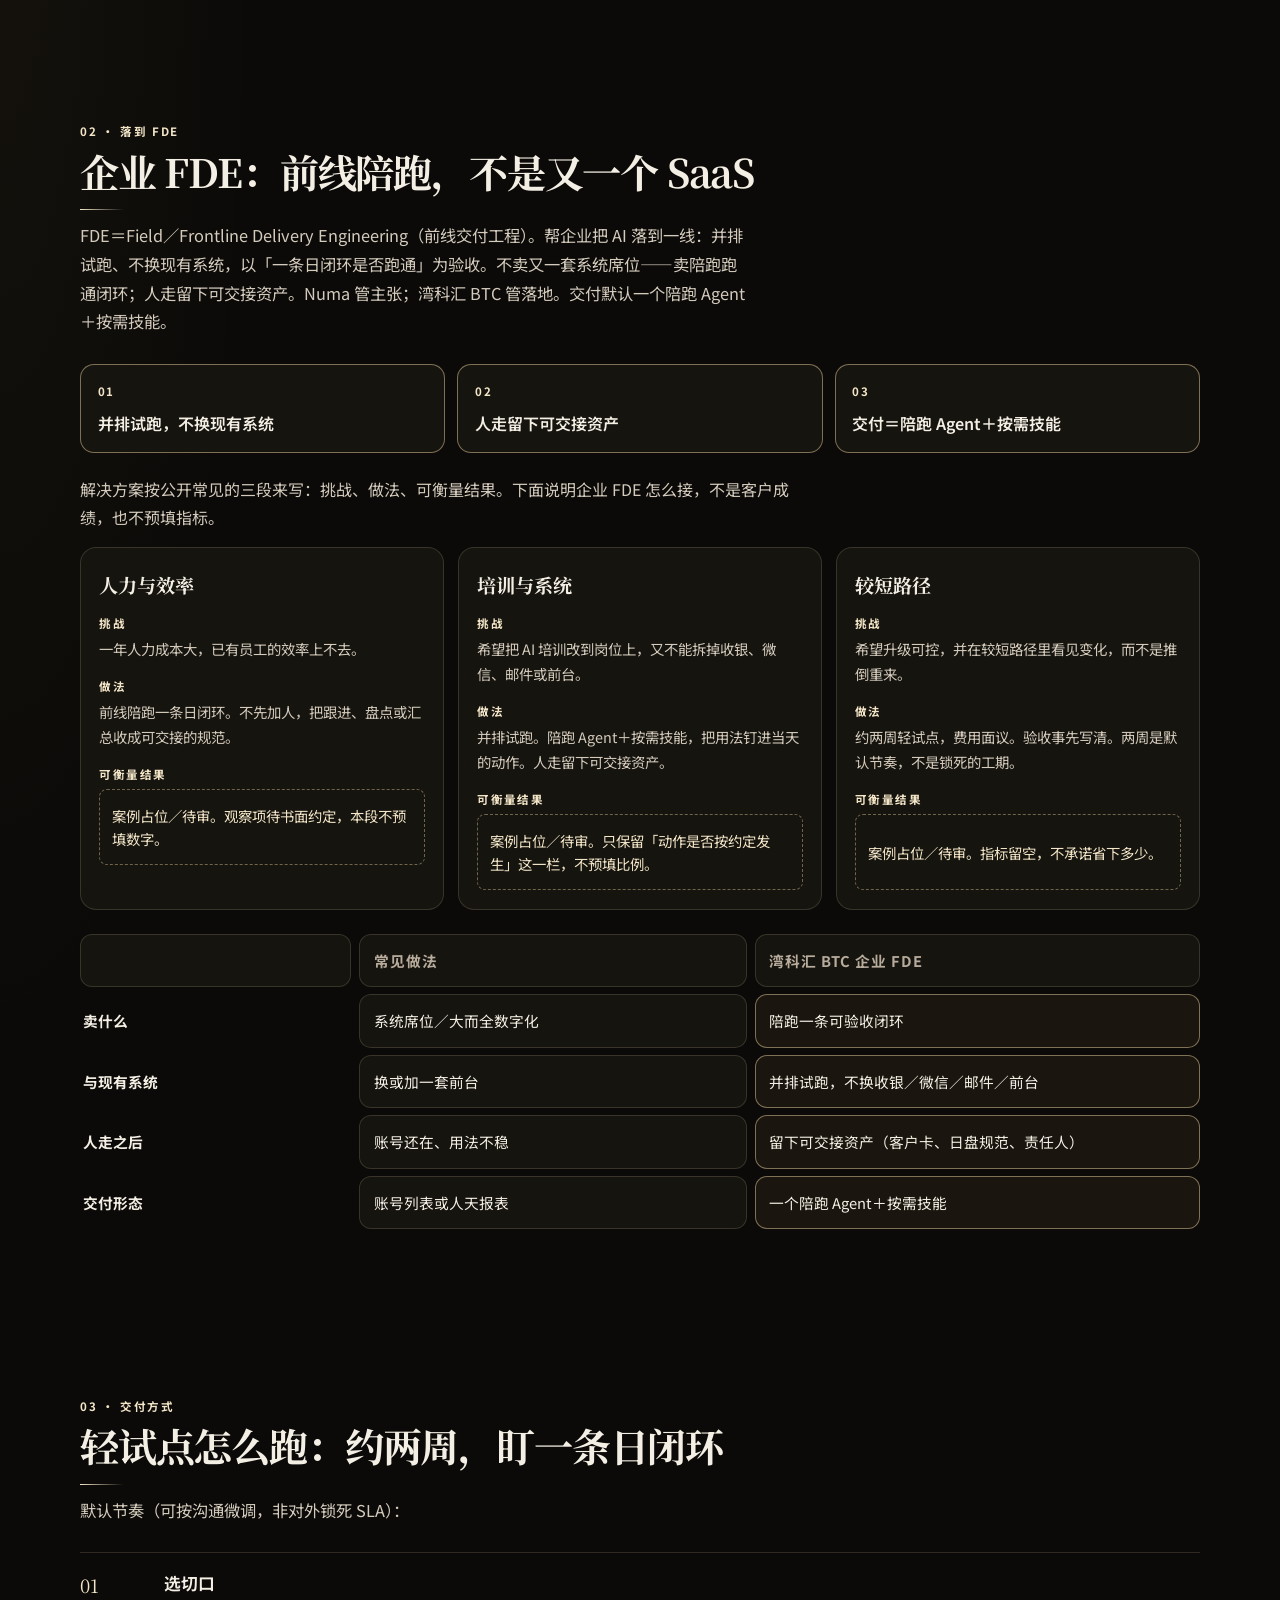
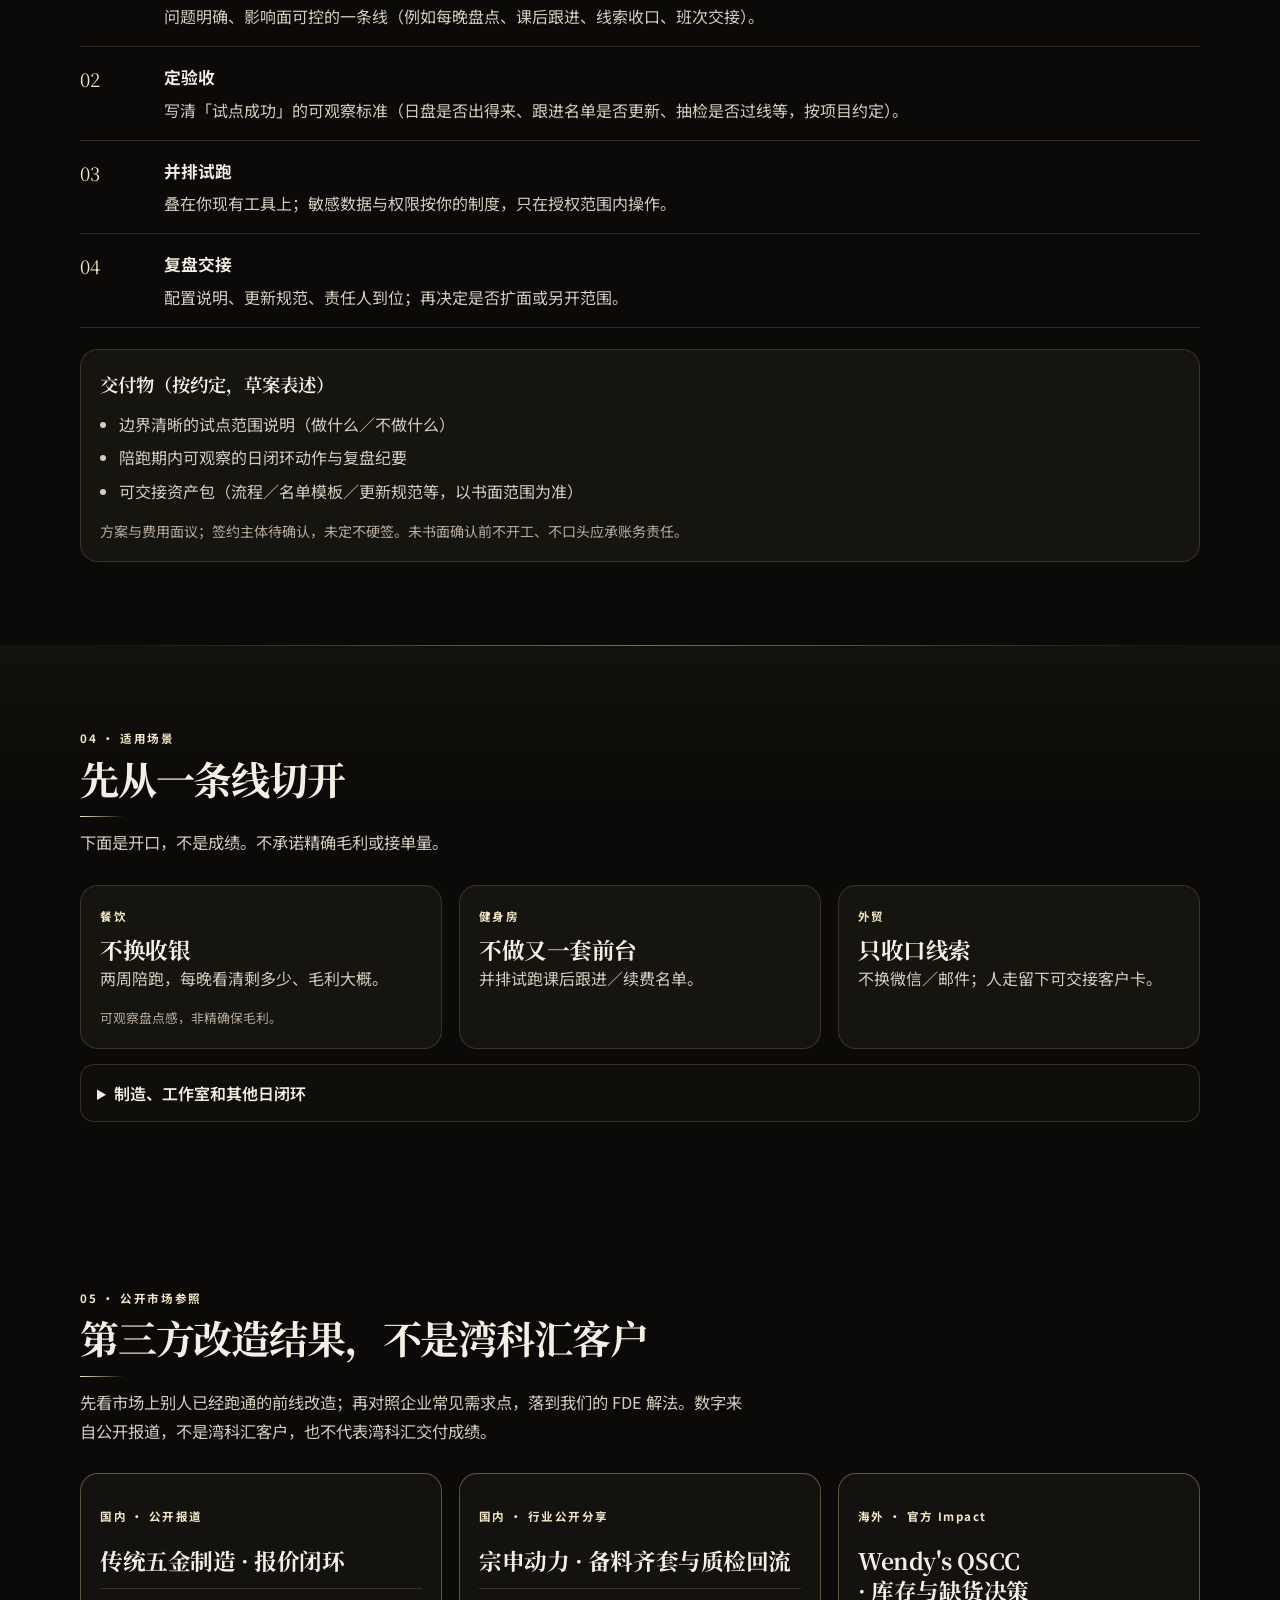
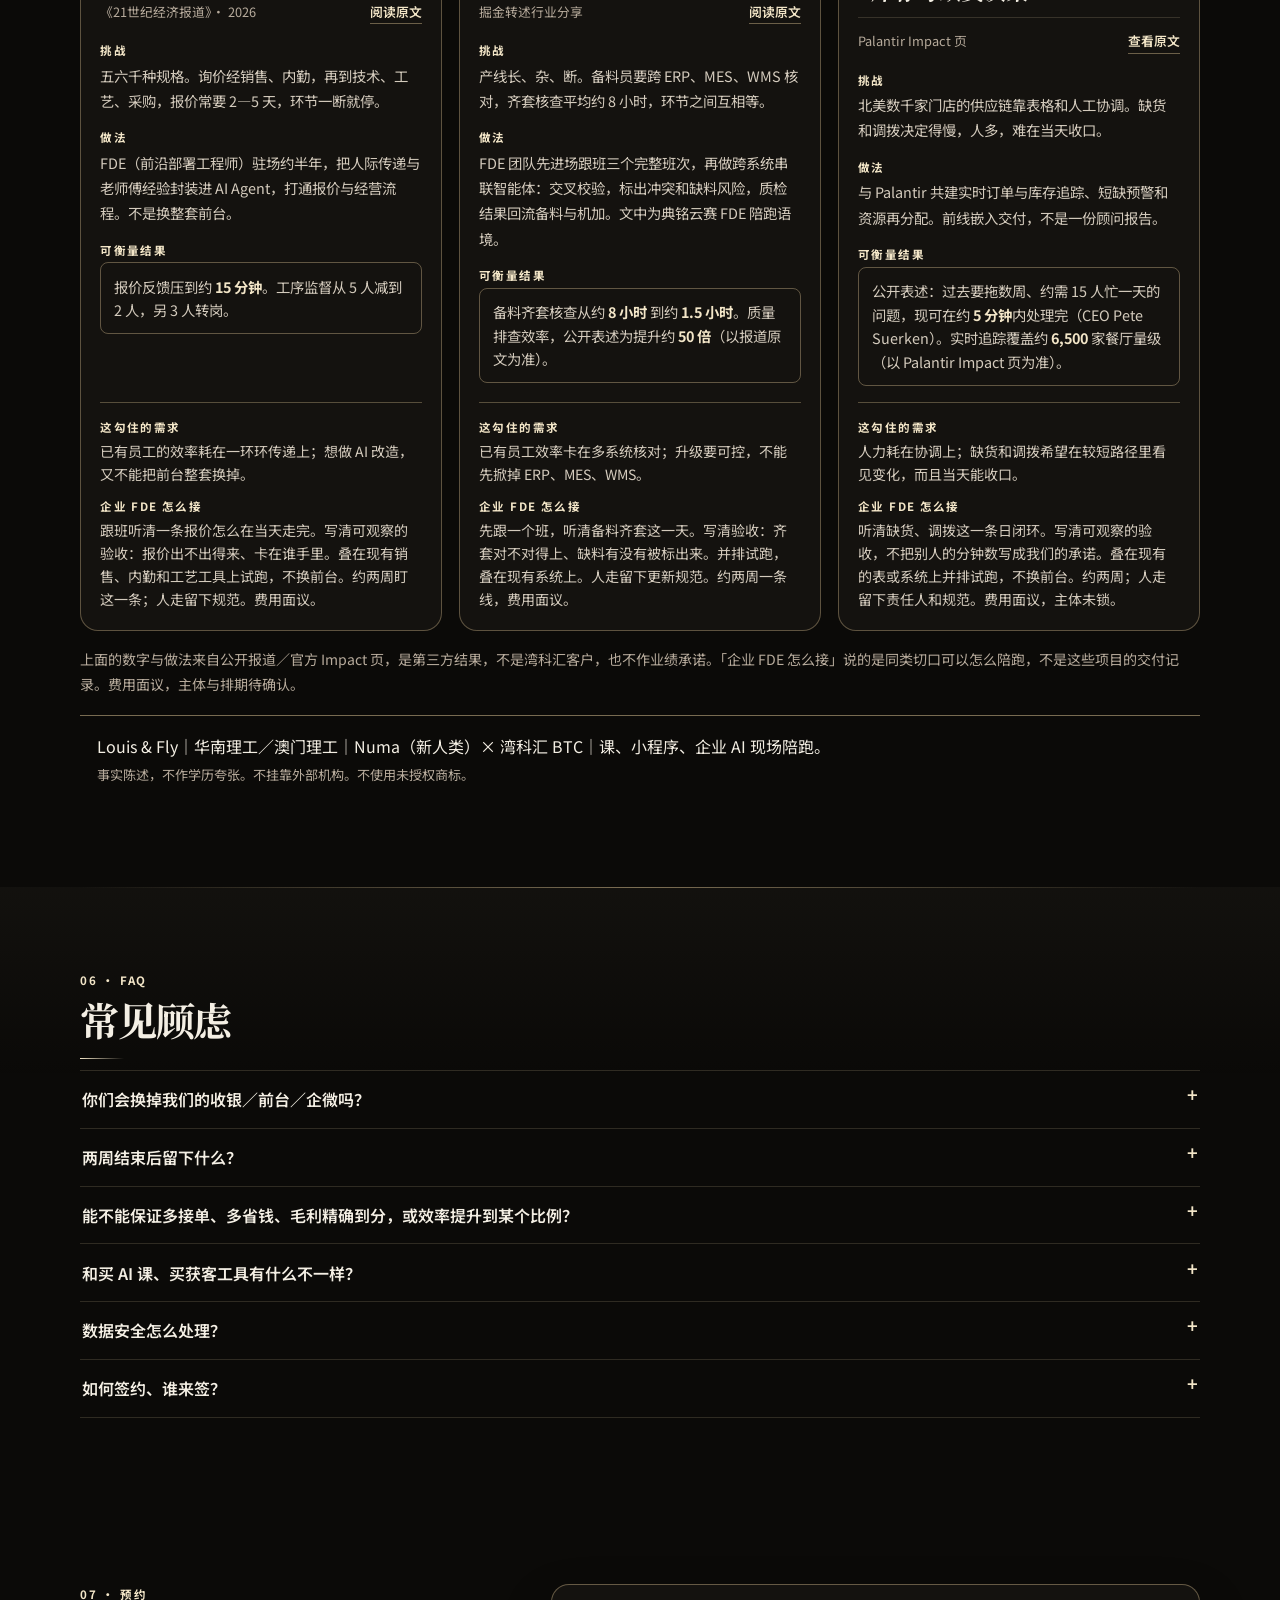
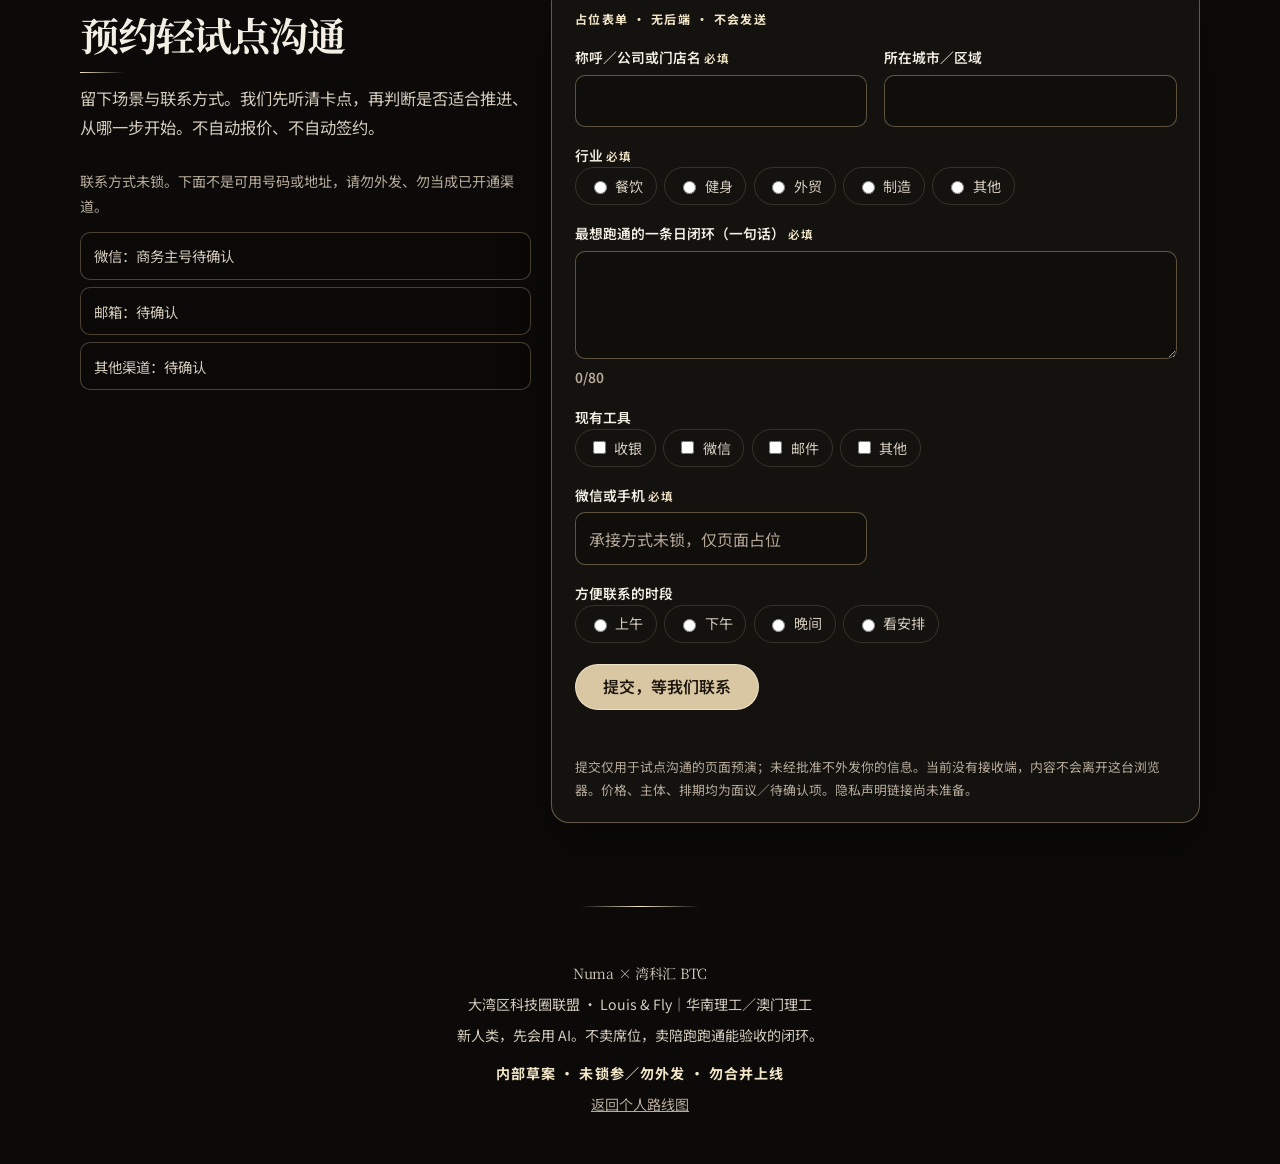
==== commit 1291b5ac: "Map each public case to a demand and a 湾科汇 FDE response. Keep the third-party facts, then say which " ====
--- a/fde/index.html
+++ b/fde/index.html
@@ -330,7 +330,7 @@
           <p class="kicker">05 · 公开市场参照</p>
           <h2 id="cases-title">第三方改造结果，不是湾科汇客户</h2>
         </div>
-        <p class="lede">下面三则来自公开报道与官方 Impact 页，用来说明前线陪跑、把一条闭环跑通，市场上已有需求与结果。不是湾科汇客户案例，也不代表湾科汇交付成绩。</p>
+        <p class="lede">先看市场上别人已经跑通的前线改造；再对照企业常见需求点，落到我们的 FDE 解法。数字来自公开报道，不是湾科汇客户，也不代表湾科汇交付成绩。</p>
         <div class="case-grid">
           <article class="case" aria-label="国内公开报道：传统五金制造报价闭环">
             <div class="case-top">
@@ -355,6 +355,10 @@
                 <dd class="outcome-fact">报价反馈压到约 <strong>15 分钟</strong>。工序监督从 5 人减到 2 人，另 3 人转岗。</dd>
               </div>
             </dl>
+            <div class="case-bridge">
+              <p><span>这勾住的需求</span>已有员工的效率耗在一环环传递上；想做 AI 改造，又不能把前台整套换掉。</p>
+              <p><span>企业 FDE 怎么接</span>跟班听清一条报价怎么在当天走完。写清可观察的验收：报价出不出得来、卡在谁手里。叠在现有销售、内勤和工艺工具上试跑，不换前台。约两周盯这一条；人走留下规范。费用面议。</p>
+            </div>
           </article>
           <article class="case" aria-label="国内行业公开分享：宗申动力备料与质检">
             <div class="case-top">
@@ -379,6 +383,10 @@
                 <dd class="outcome-fact">备料齐套核查从约 <strong>8 小时</strong> 到约 <strong>1.5 小时</strong>。质量排查效率，公开表述为提升约 <strong>50 倍</strong>（以报道原文为准）。</dd>
               </div>
             </dl>
+            <div class="case-bridge">
+              <p><span>这勾住的需求</span>已有员工效率卡在多系统核对；升级要可控，不能先掀掉 ERP、MES、WMS。</p>
+              <p><span>企业 FDE 怎么接</span>先跟一个班，听清备料齐套这一天。写清验收：齐套对不对得上、缺料有没有被标出来。并排试跑，叠在现有系统上。人走留下更新规范。约两周一条线，费用面议。</p>
+            </div>
           </article>
           <article class="case" aria-label="海外官方 Impact：Wendy's QSCC 与 Palantir">
             <div class="case-top">
@@ -403,9 +411,13 @@
                 <dd class="outcome-fact">公开表述：过去要拖数周、约需 15 人忙一天的问题，现可在约 <strong>5 分钟</strong>内处理完（CEO Pete Suerken）。实时追踪覆盖约 <strong>6,500</strong> 家餐厅量级（以 Palantir Impact 页为准）。</dd>
               </div>
             </dl>
-          </article>
-        </div>
-        <p class="pattern-note">数字与表述均来自公开报道／官方 Impact 页；仅作路径与市场需求参照，不代表湾科汇交付成绩，也不构成业绩承诺。</p>
+            <div class="case-bridge">
+              <p><span>这勾住的需求</span>人力耗在协调上；缺货和调拨希望在较短路径里看见变化，而且当天能收口。</p>
+              <p><span>企业 FDE 怎么接</span>听清缺货、调拨这一条日闭环。写清可观察的验收，不把别人的分钟数写成我们的承诺。叠在现有的表或系统上并排试跑，不换前台。约两周；人走留下责任人和规范。费用面议，主体未锁。</p>
+            </div>
+          </article>
+        </div>
+        <p class="pattern-note">上面的数字与做法来自公开报道／官方 Impact 页，是第三方结果，不是湾科汇客户，也不作业绩承诺。「企业 FDE 怎么接」说的是同类切口可以怎么陪跑，不是这些项目的交付记录。费用面议，主体与排期待确认。</p>
         <div class="team-bar">
           <p>Louis &amp; Fly｜华南理工／澳门理工｜Numa（新人类）× 湾科汇 BTC｜课、小程序、企业 AI 现场陪跑。</p>
           <span>事实陈述，不作学历夸张。不挂靠外部机构。不使用未授权商标。</span>
--- a/fde/styles.css
+++ b/fde/styles.css
@@ -514,7 +514,7 @@
   gap: 0.9rem;
 }
 .triad .beat:last-child,
-.case .beat:last-child { margin-top: auto; padding-top: 0.35rem; }
+.case .beat:last-child { margin-top: 0; padding-top: 0; }
 .beat dt {
   font-size: 0.72rem;
   font-weight: 700;
@@ -726,6 +726,26 @@
 .outcome-fact strong {
   color: var(--gold-2);
   font-weight: 700;
+}
+.case-bridge {
+  margin-top: 1rem;
+  padding-top: 0.9rem;
+  border-top: 1px solid rgba(212, 188, 142, 0.35);
+}
+.case-bridge p {
+  margin: 0;
+  color: var(--ivory-dim);
+  font-size: 0.88rem;
+  line-height: 1.65;
+}
+.case-bridge p + p { margin-top: 0.65rem; }
+.case-bridge span {
+  display: block;
+  margin-bottom: 0.2rem;
+  color: var(--gold-2);
+  font-size: 0.72rem;
+  font-weight: 700;
+  letter-spacing: 0.12em;
 }
 .case-note { margin: 0.15rem 0 0; font-size: 0.8rem; color: var(--muted); }
 
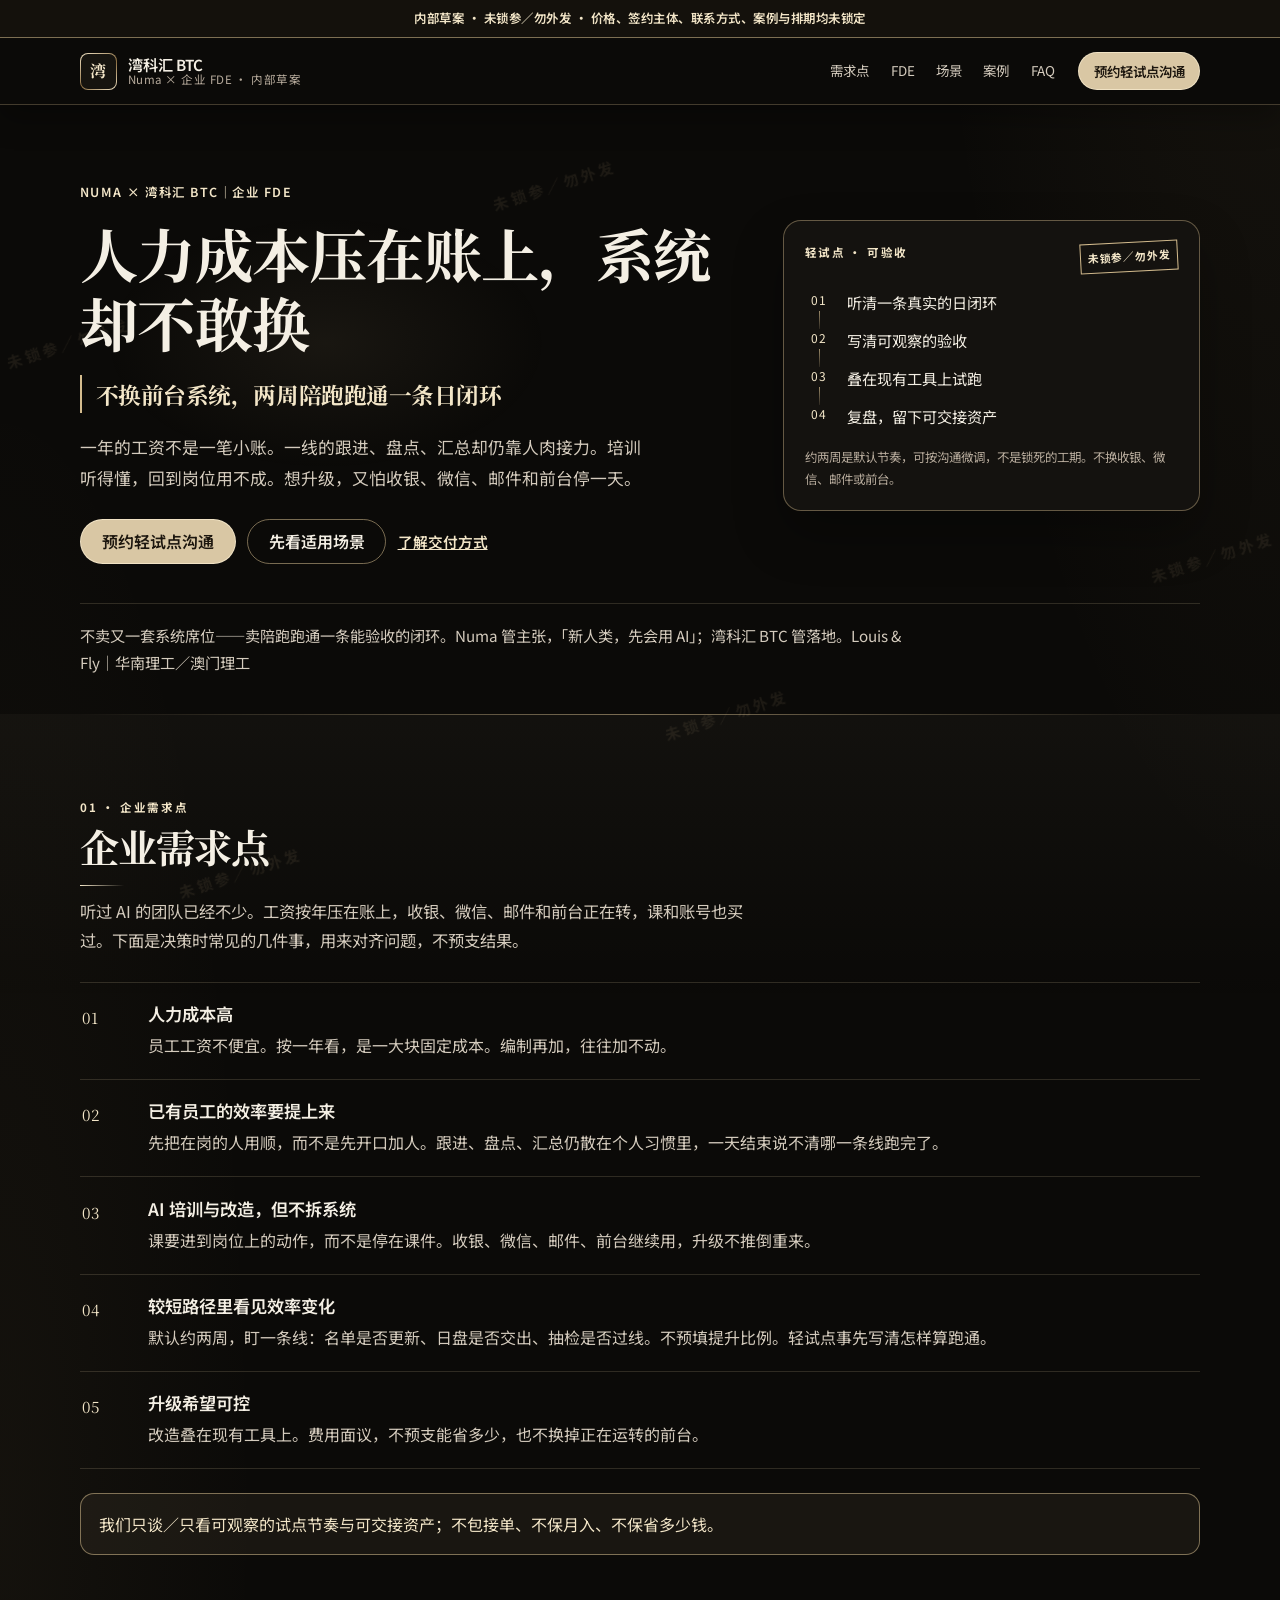
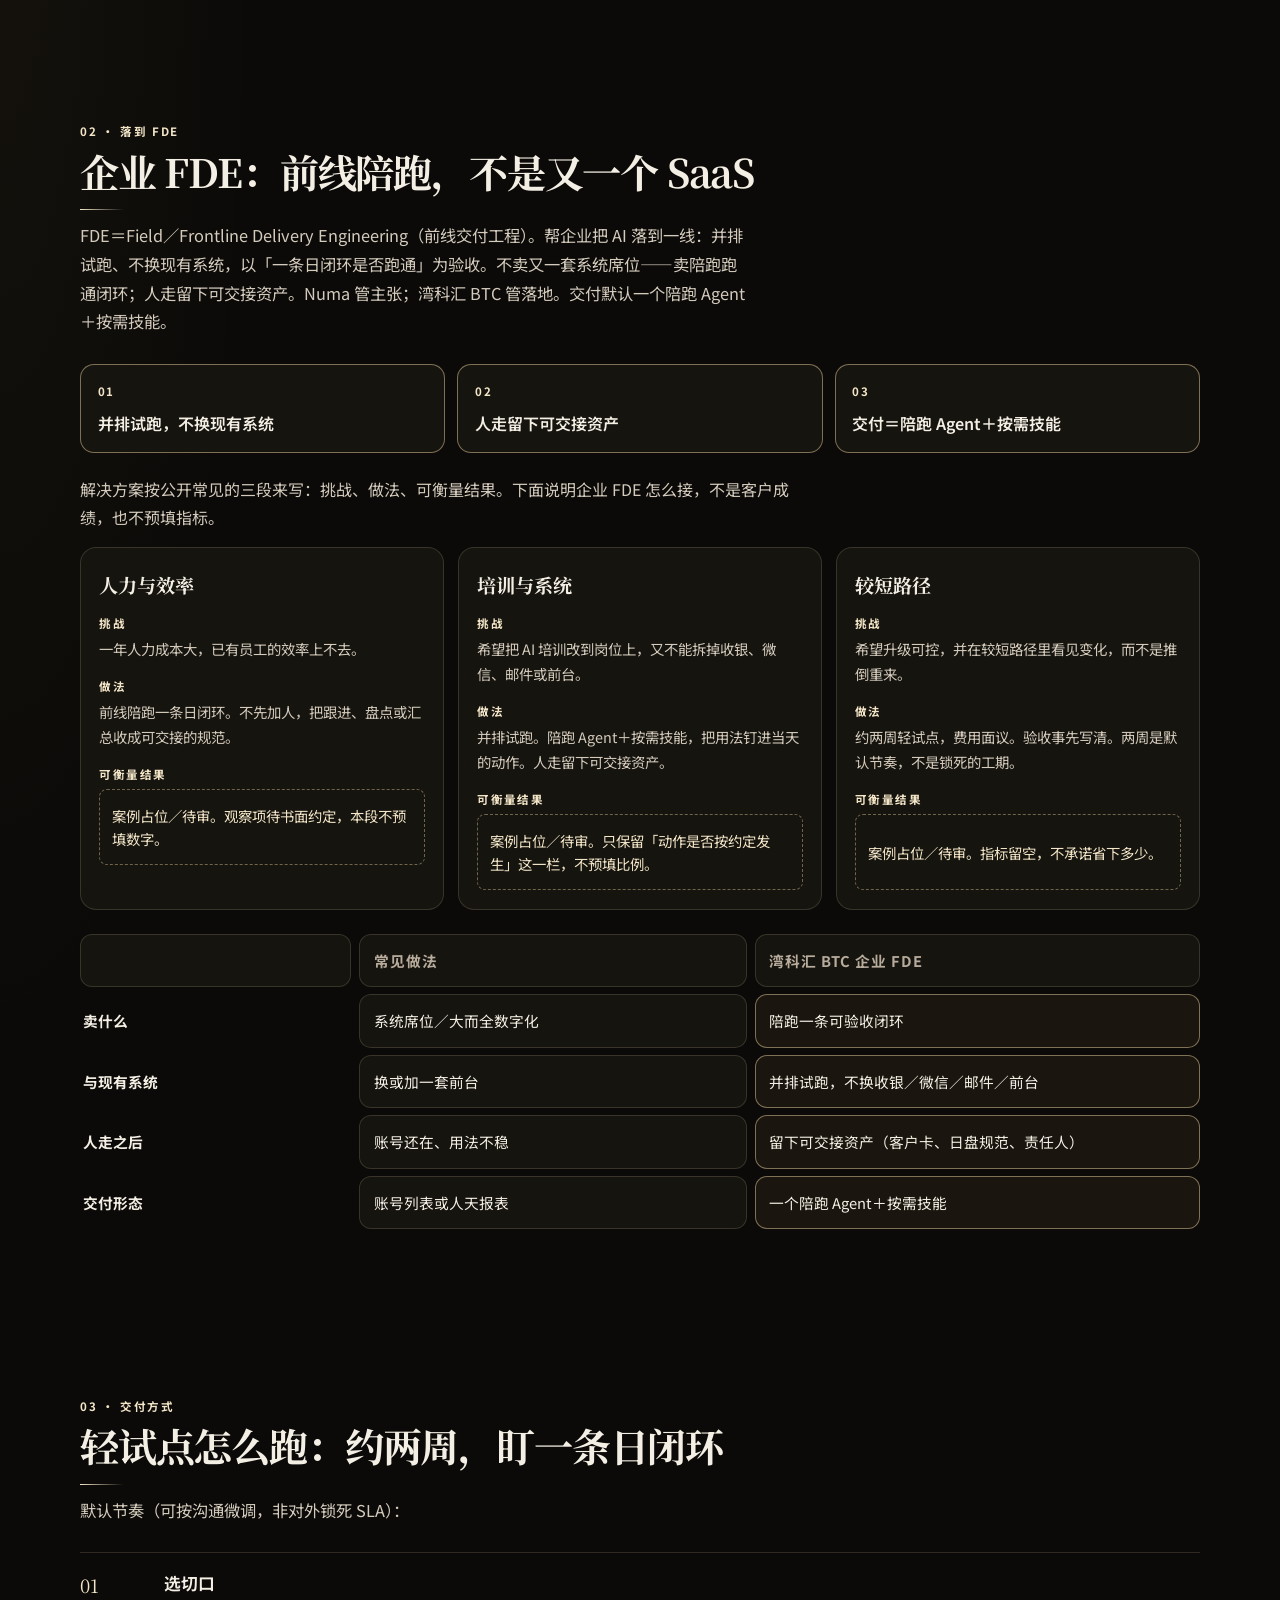
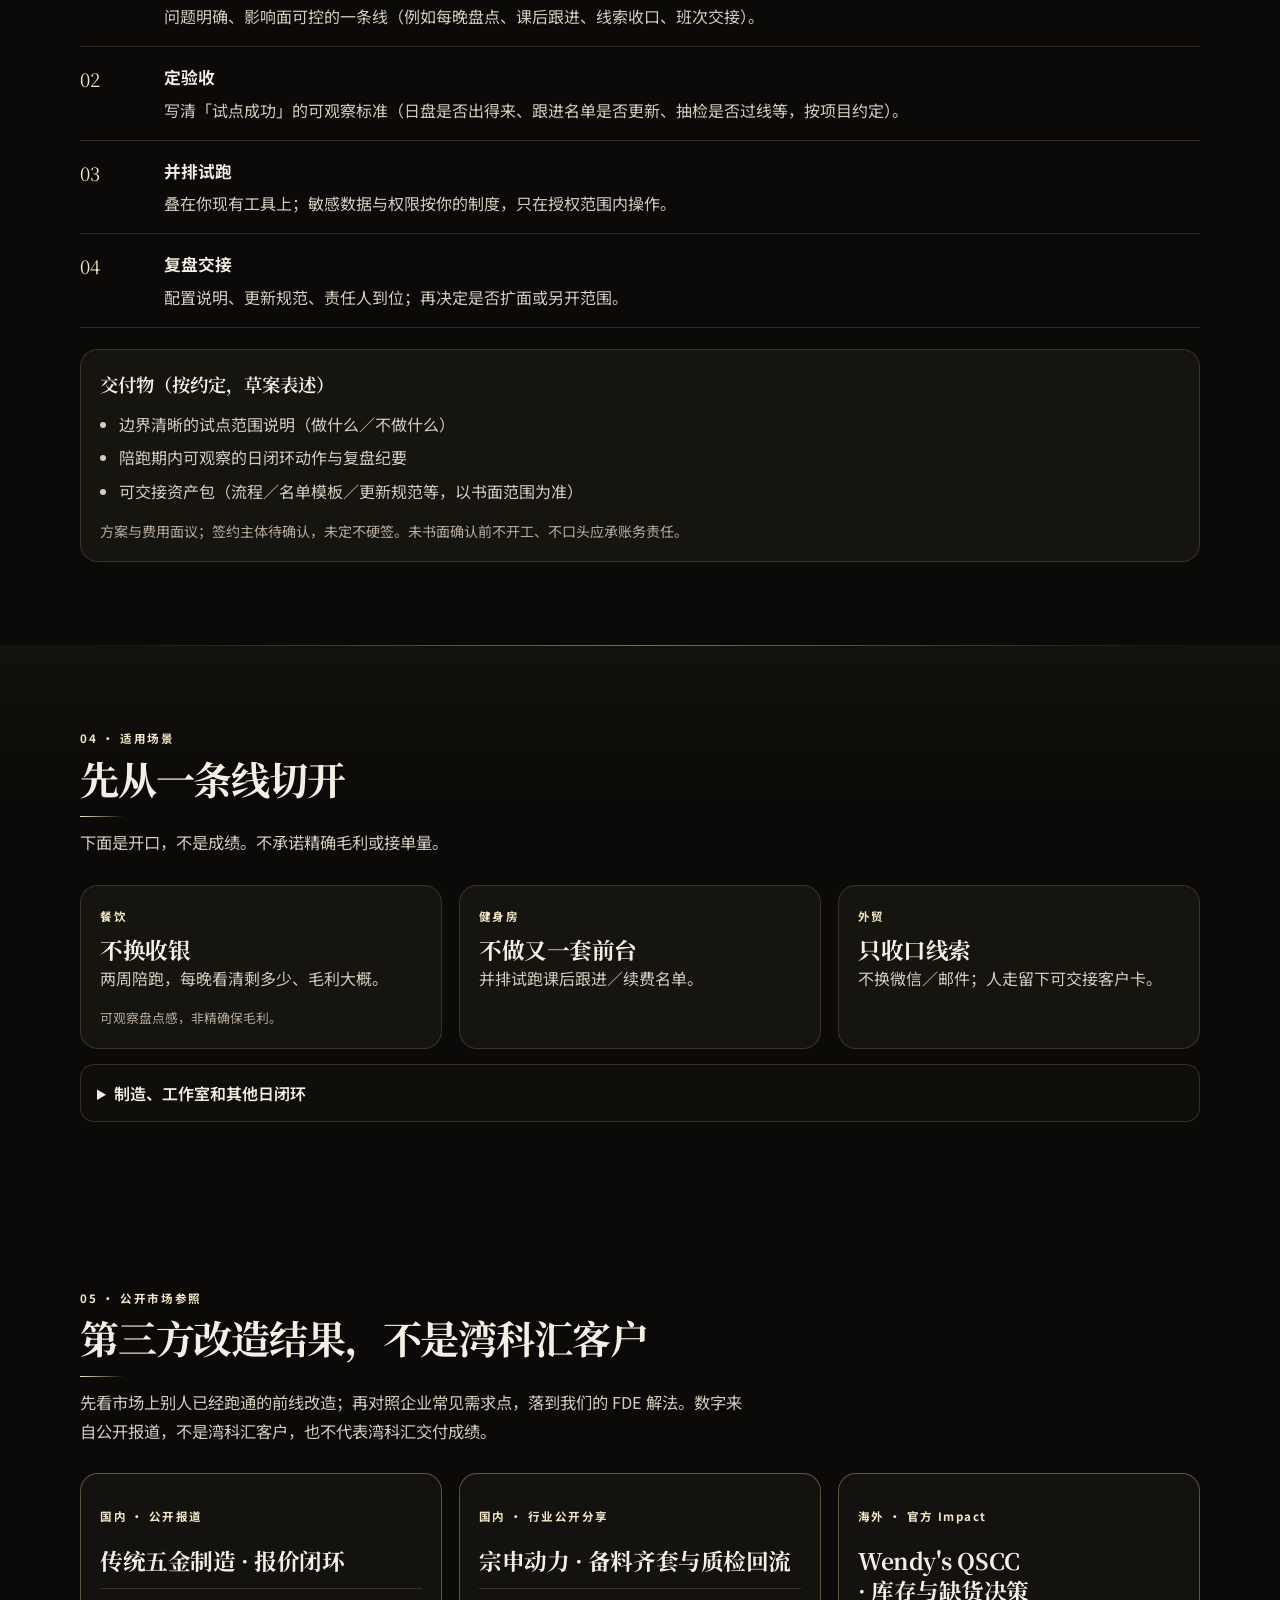
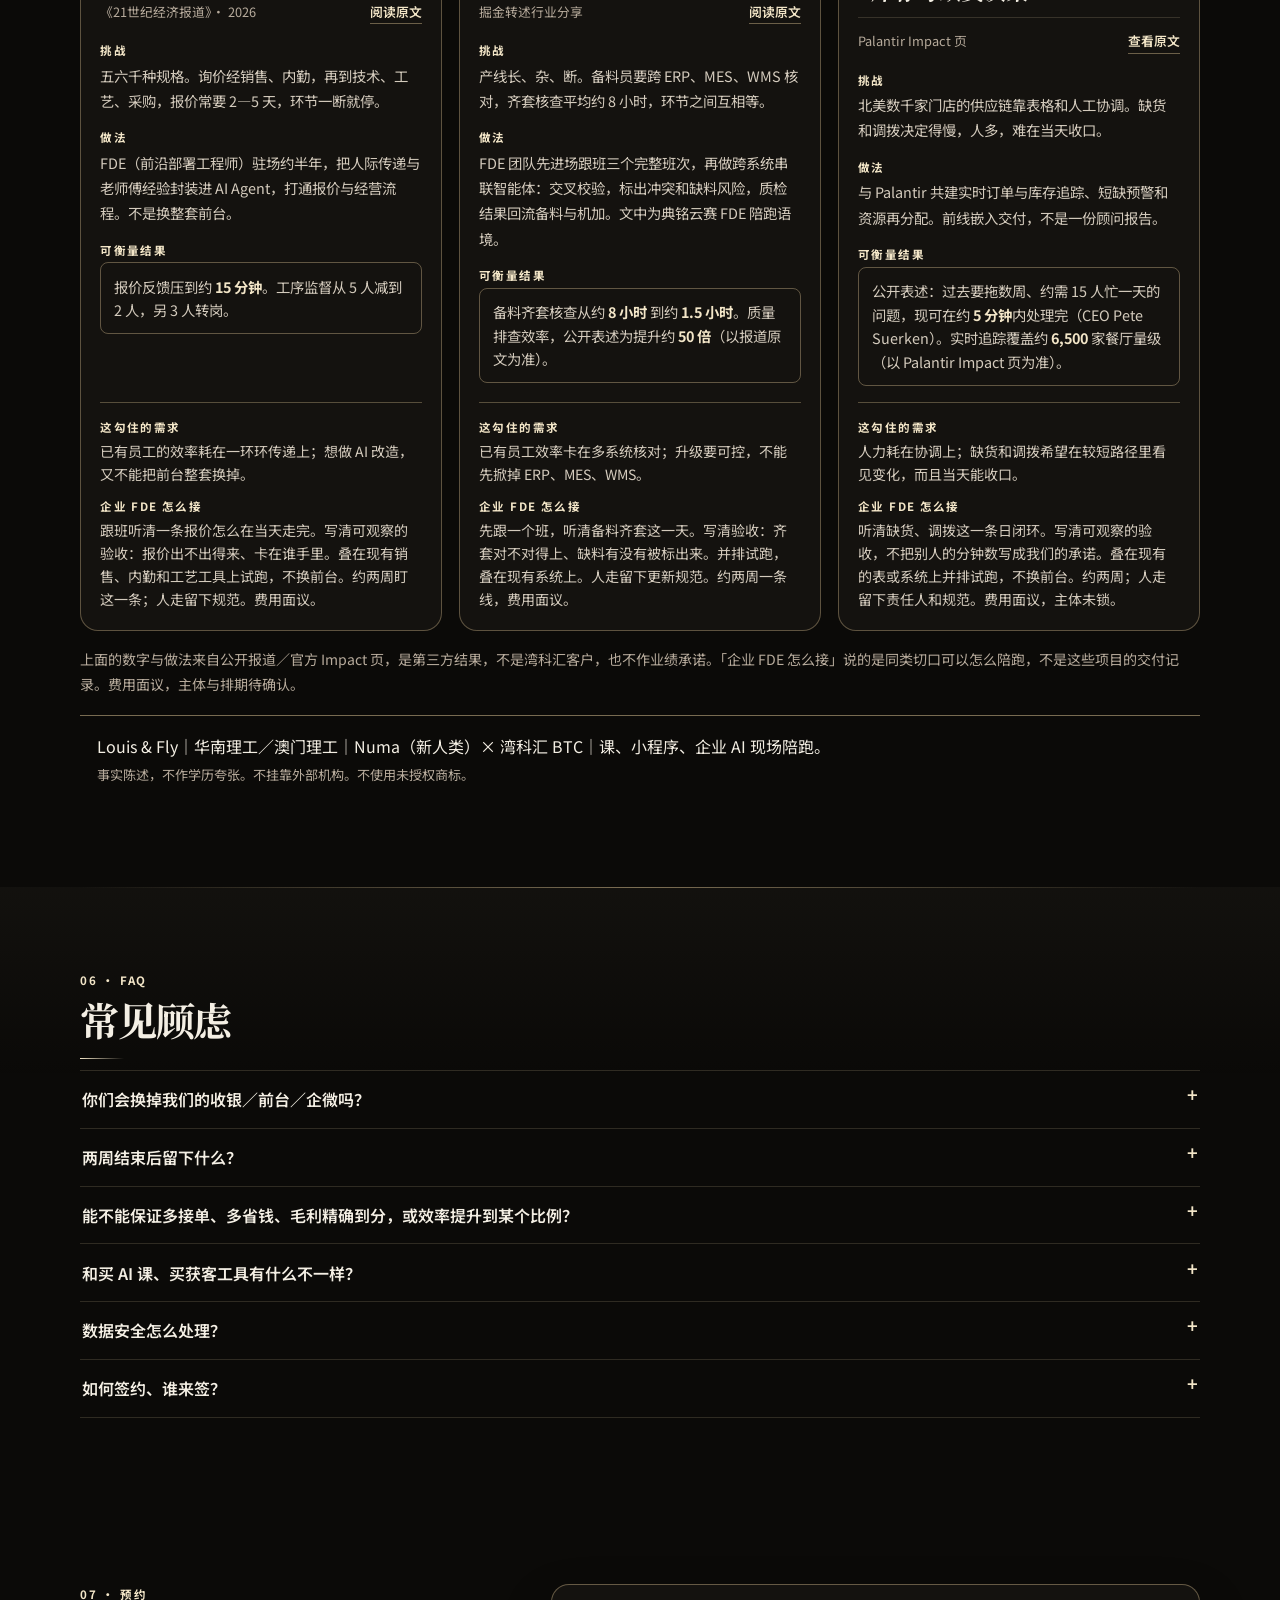
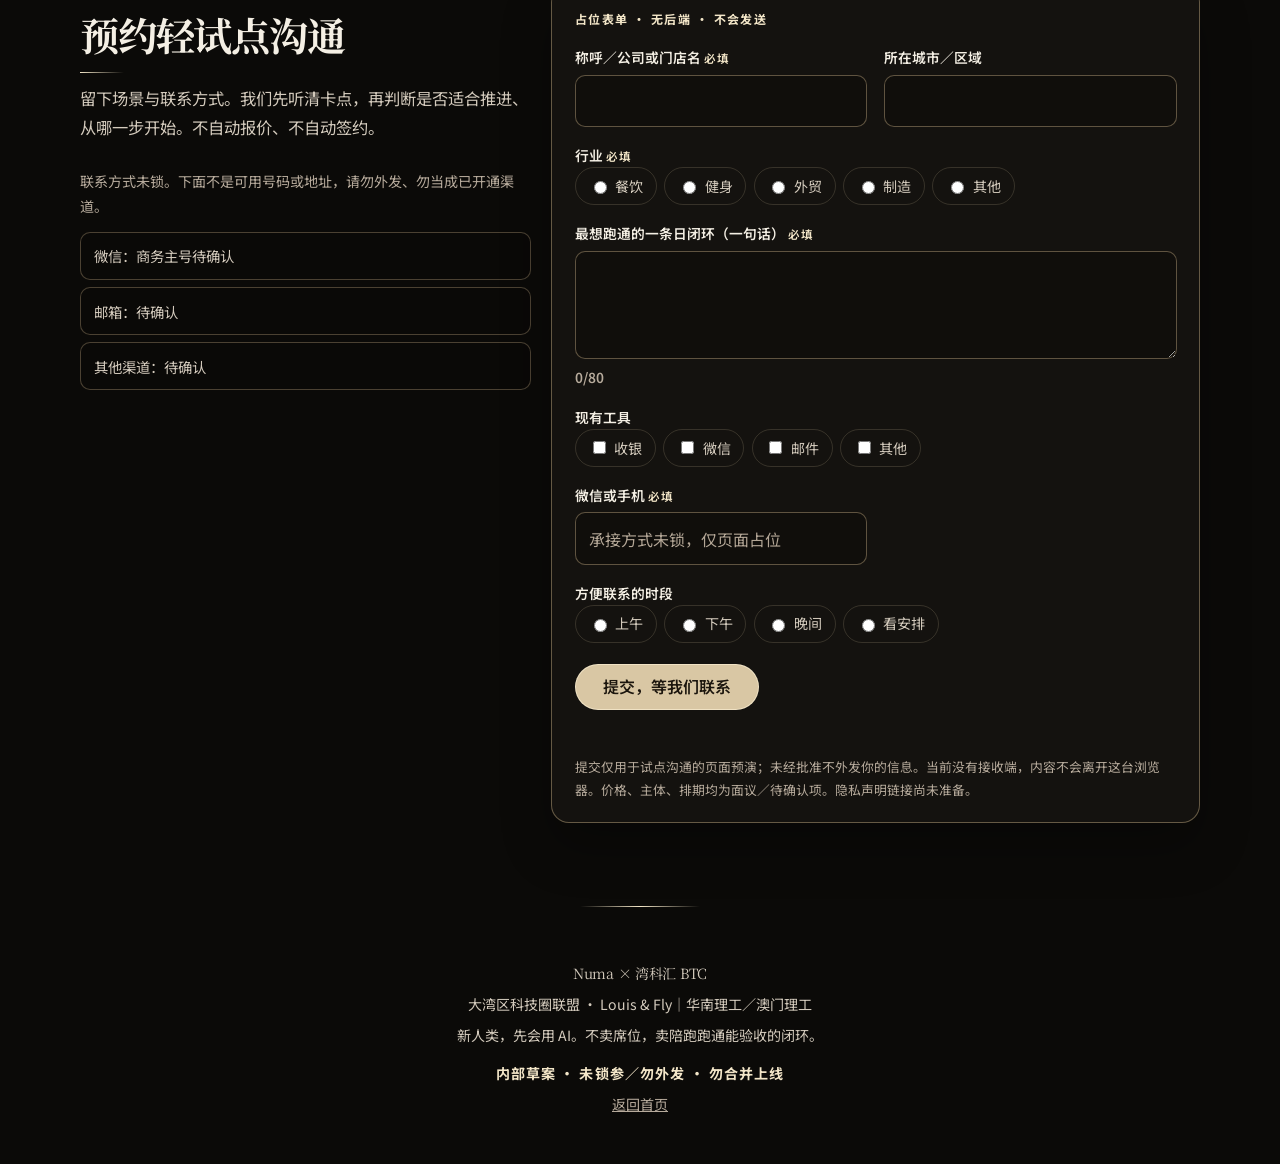
==== commit 7f67fc35: "Replace the personal checklist with 原点, a general goal board. Anyone can type a goal and get an offl" ====
--- a/fde/index.html
+++ b/fde/index.html
@@ -557,7 +557,7 @@
       <p>大湾区科技圈联盟 · Louis &amp; Fly｜华南理工／澳门理工</p>
       <p>新人类，先会用 AI。不卖席位，卖陪跑跑通能验收的闭环。</p>
       <p class="draft-foot">内部草案 · 未锁参／勿外发 · 勿合并上线</p>
-      <p><a href="../">返回个人路线图</a></p>
+      <p><a href="../">返回首页</a></p>
     </div>
   </footer>
 
